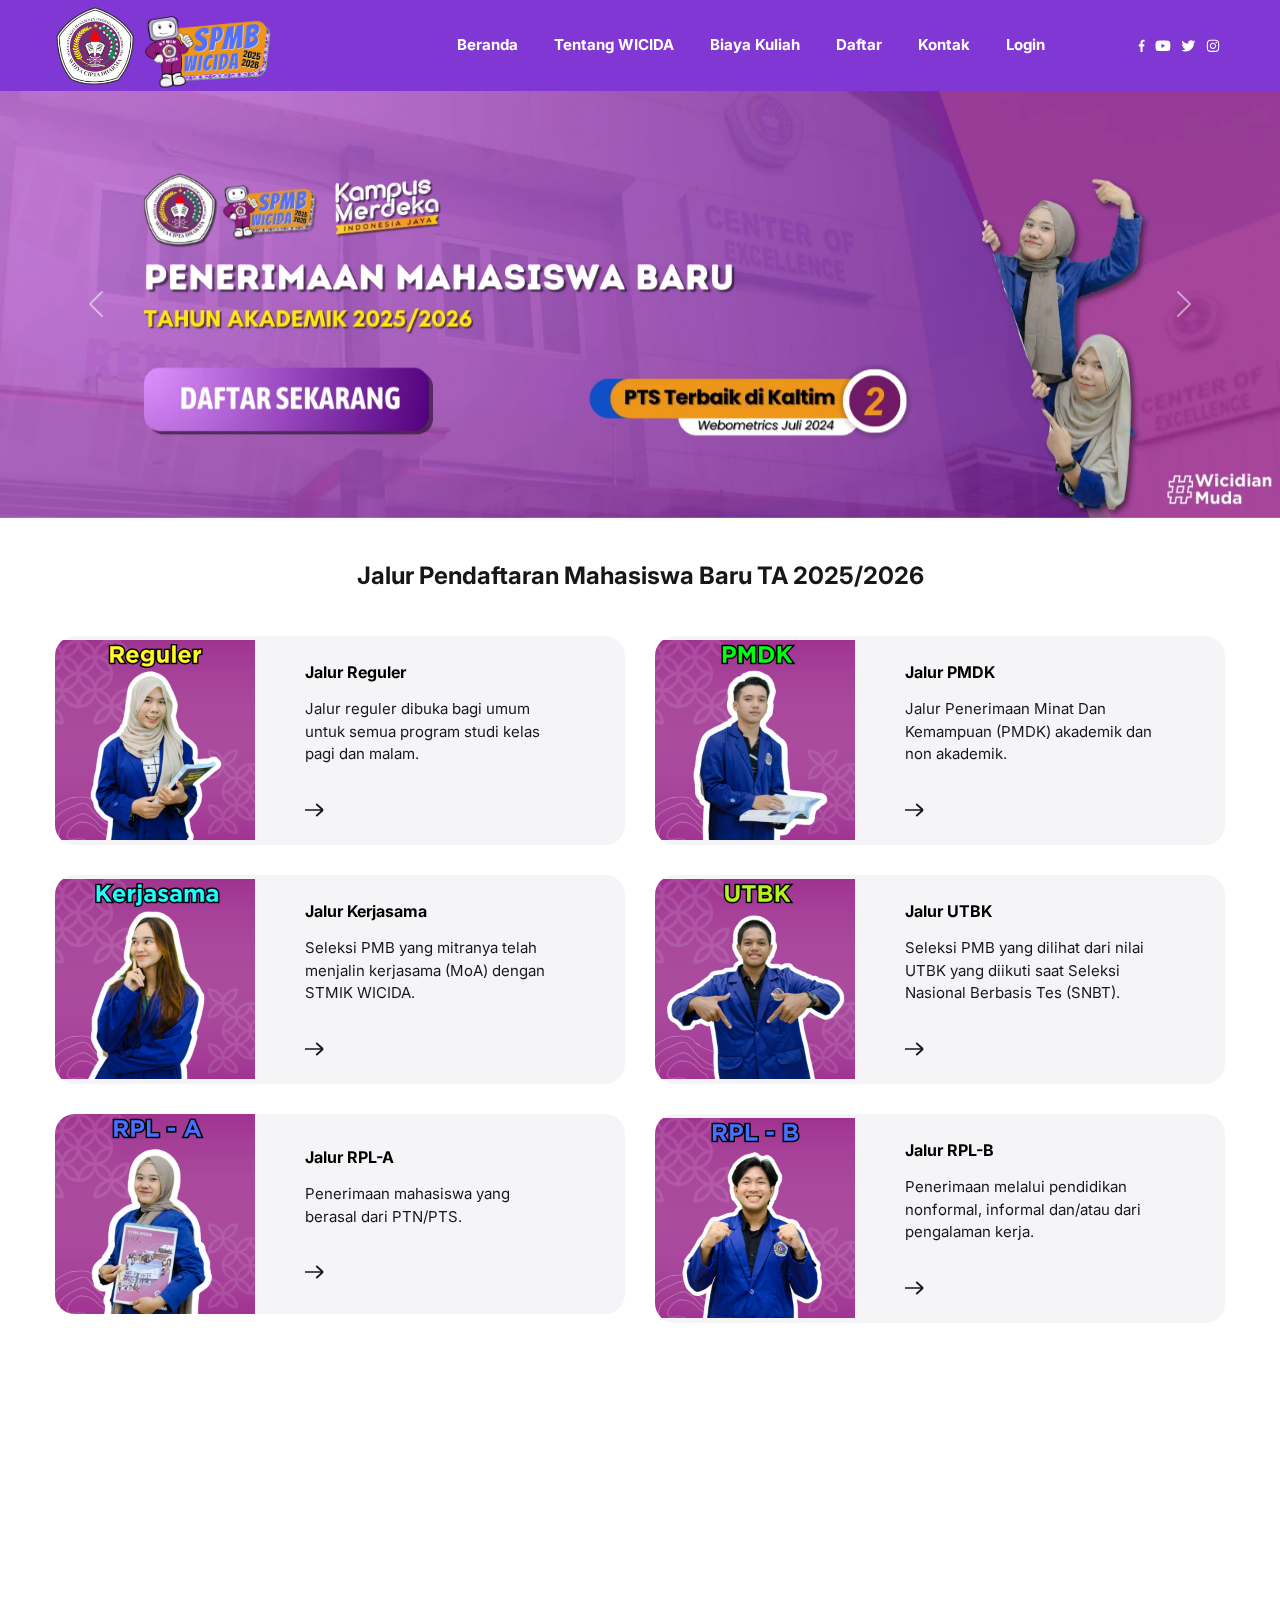
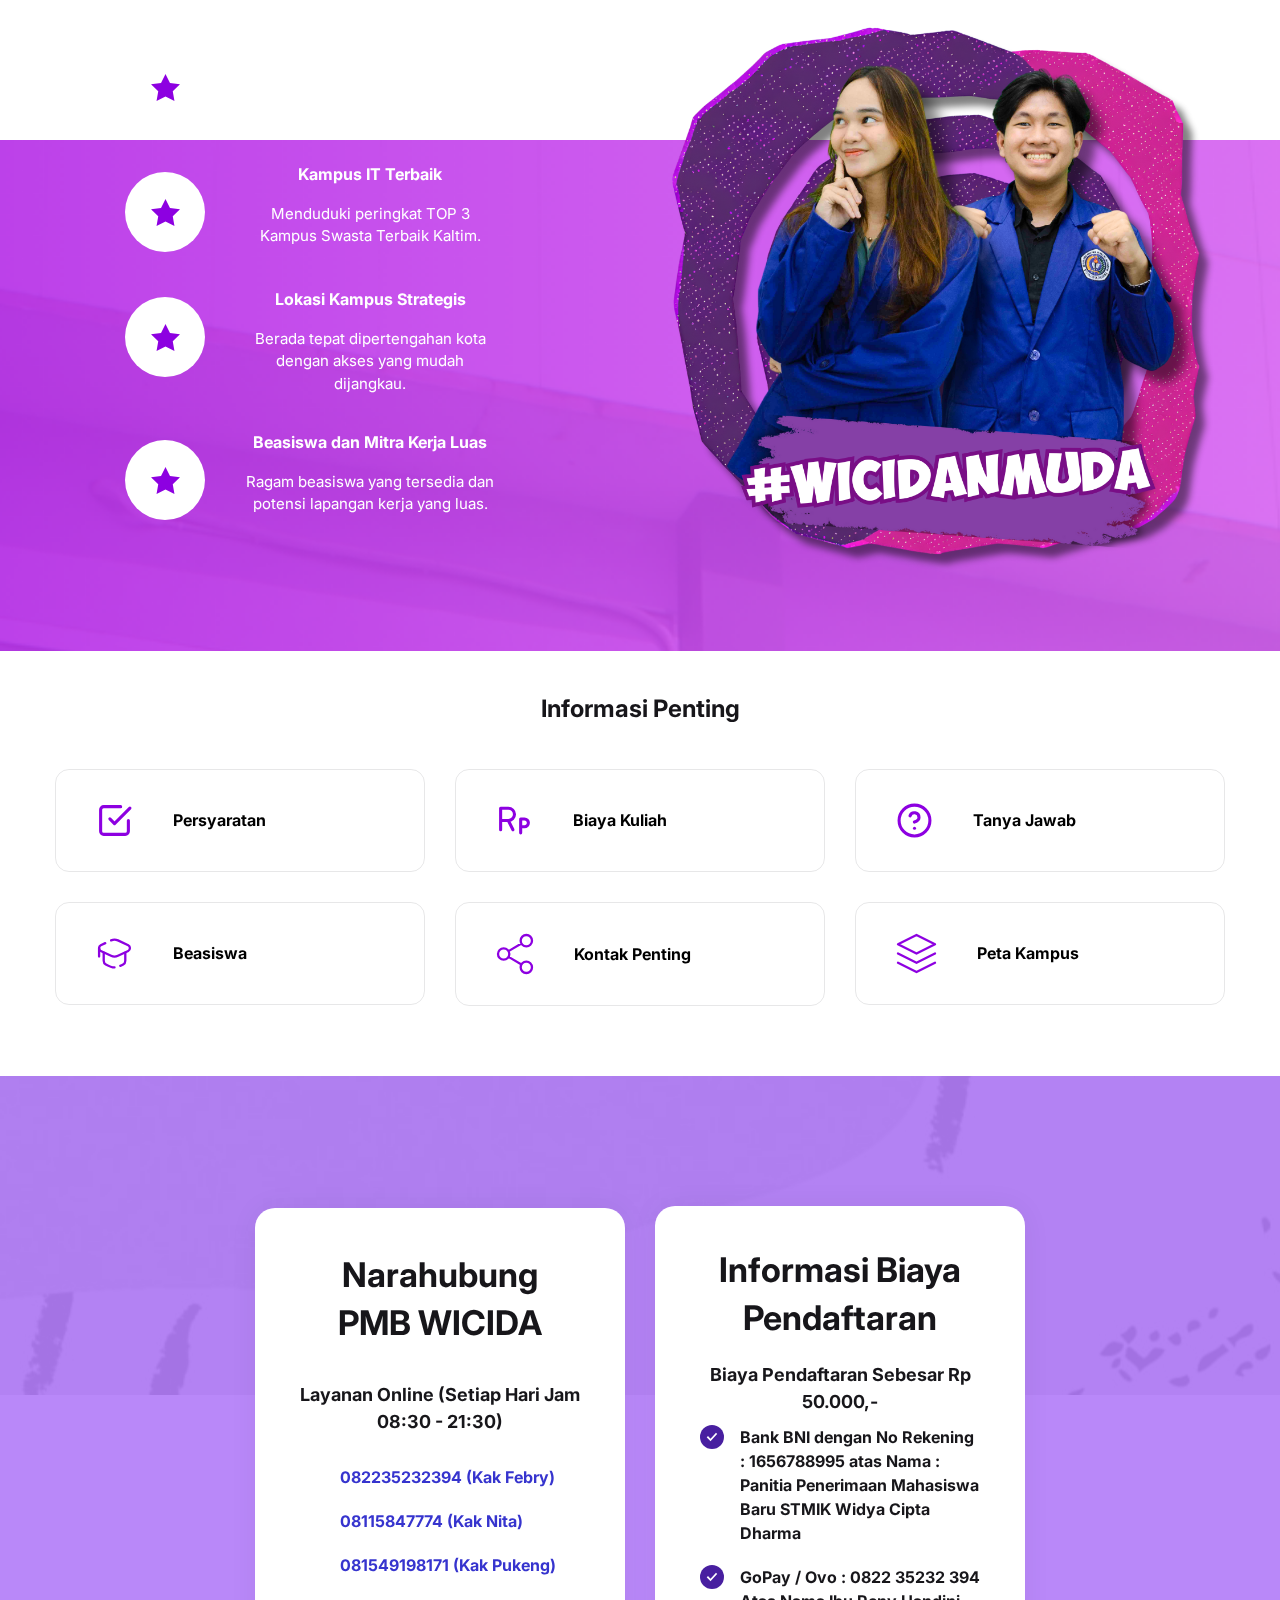
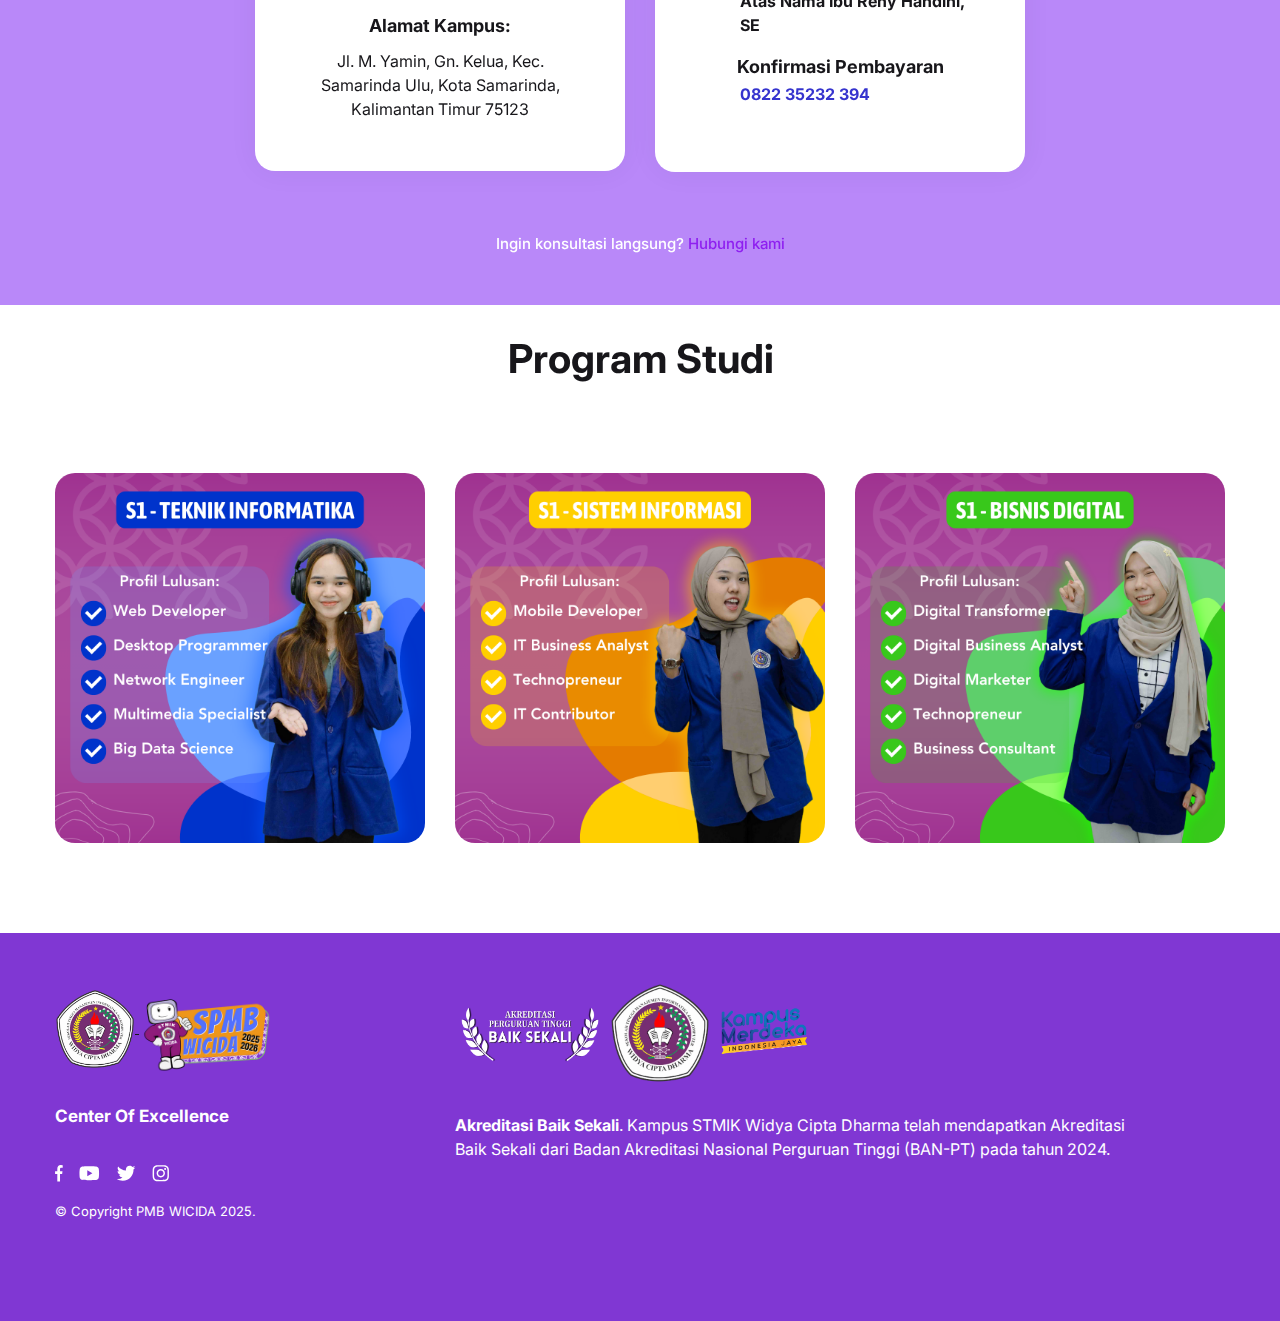
==== index.html @ 3a63b2fc "navigasi, banner mobile, footer baru, desc mid section" ====
<!DOCTYPE html>
<html class="no-js" lang="en">
<head>
  <meta charset="utf-8" />
  <title>PMB STMIK WICIDA</title>
  <meta http-equiv="X-UA-Compatible" content="IE=edge" />
  <meta name="description" content="Penerimaan Mahasiswa Baru STMIK Widya Cipta Dharma" />
  <meta name="author" content="Puskom Wicida" />
  <meta name="viewport" content="width=device-width, initial-scale=1, shrink-to-fit=no, minimum-scale=1, maximum-scale=1" />
  <!-- Favicon-->
  <link rel="icon" type="image/png" href="./assets/img/logo.png" />
  <!-- Bootstrap -->
  <link rel="stylesheet" href="https://stackpath.bootstrapcdn.com/bootstrap/5.0.0-alpha1/css/bootstrap.min.css"
    rel="nofollow" integrity="sha384-r4NyP46KrjDleawBgD5tp8Y7UzmLA05oM1iAEQ17CSuDqnUK2+k9luXQOfXJCJ4I"
    crossorigin="anonymous">
  <!-- Fonts-->
  <link rel="stylesheet" href="https://fonts.googleapis.com/css2?family=Inter:wght@400;500;700&amp;display=swap" />
  <!-- Style -->
  <!-- build:css -->
  <link rel="stylesheet" href="./assets/vendors/css/magnific-popup.css" />
  <link rel="stylesheet" href="./assets/css/main.css" />
  <link rel="stylesheet" href="./assets/css/chatbot.css" />
  <link rel="stylesheet" href="./assets/vendors/css/swiper-bundle.css" />
  <!-- endbuild -->
  <!-- jQuery-->
  <script src="./assets/vendors/js/jquery.min.js"></script>
</head>

<body>
  <!-- Header-->
  <!-- Navbar desktop-->
  <nav class="navbar navbar-expand-lg navbar-top bg-purple navbar-dark">
    <div class="container">
      <a class="navbar-brand" href="index.html">
        <div class="logo">
          <img src="./assets/img/logo.png" alt="Logo" width="80">
          <img src="./assets/img/logo pmb25.png" alt="Logo" width="150">
        </div>
        <path fill="#17161A"
          d="M41.155 12.475h2.947c-.042-2.593-2.173-4.382-5.412-4.382-3.189 0-5.525 1.761-5.511 4.403-.007 2.145 1.506 3.374 3.963 3.963l1.584.398c1.584.383 2.464.838 2.471 1.818-.007 1.065-1.015 1.79-2.578 1.79-1.598 0-2.748-.739-2.848-2.195h-2.976c.079 3.146 2.33 4.773 5.86 4.773 3.551 0 5.639-1.698 5.646-4.36-.007-2.423-1.832-3.708-4.36-4.277l-1.308-.312c-1.264-.291-2.322-.76-2.3-1.804 0-.938.83-1.626 2.336-1.626 1.47 0 2.372.667 2.486 1.81Zm10.96-.547h-2.052V9.314h-3.026v2.614h-1.491V14.2h1.491v5.681c-.014 2.138 1.442 3.196 3.637 3.104a5.886 5.886 0 0 0 1.64-.284l-.476-2.251c-.149.028-.468.099-.752.099-.604 0-1.023-.227-1.023-1.065V14.2h2.052v-2.273Zm5.082 11.115c1.612 0 2.656-.703 3.189-1.719h.085v1.513h2.87v-7.358c0-2.6-2.202-3.693-4.631-3.693-2.614 0-4.333 1.25-4.752 3.238l2.799.228c.206-.725.852-1.257 1.939-1.257 1.03 0 1.619.518 1.619 1.413v.043c0 .703-.746.795-2.642.98-2.16.198-4.098.923-4.098 3.359 0 2.16 1.541 3.253 3.622 3.253Zm.867-2.088c-.93 0-1.598-.433-1.598-1.264 0-.853.703-1.272 1.768-1.42.66-.093 1.74-.25 2.102-.49v1.157c0 1.143-.944 2.017-2.272 2.017Zm7.624 1.882h3.025v-6.172c0-1.342.98-2.266 2.316-2.266.419 0 .994.071 1.278.164v-2.685a4.542 4.542 0 0 0-.951-.106c-1.222 0-2.224.71-2.621 2.06h-.114v-1.904h-2.933v10.909Zm14.533-10.91h-2.053V9.315h-3.025v2.614H73.65V14.2h1.492v5.681c-.014 2.138 1.442 3.196 3.636 3.104a5.885 5.885 0 0 0 1.64-.284l-.475-2.251c-.15.028-.469.099-.753.099-.604 0-1.023-.227-1.023-1.065V14.2h2.053v-2.273Zm2.262 10.91h2.983V21.09h.135c.419.909 1.335 1.925 3.096 1.925 2.486 0 4.425-1.968 4.425-5.618 0-3.75-2.024-5.611-4.418-5.611-1.825 0-2.698 1.086-3.103 1.974h-.093V8.291h-3.025v14.546Zm2.962-5.455c0-1.946.824-3.189 2.294-3.189 1.498 0 2.294 1.3 2.294 3.19 0 1.903-.81 3.224-2.294 3.224-1.456 0-2.294-1.279-2.294-3.225Zm14.625 5.668c3.31 0 5.369-2.266 5.369-5.625 0-3.38-2.059-5.64-5.369-5.64-3.31 0-5.37 2.26-5.37 5.64 0 3.36 2.06 5.625 5.37 5.625Zm.014-2.344c-1.527 0-2.308-1.399-2.308-3.302 0-1.904.781-3.31 2.308-3.31 1.499 0 2.28 1.406 2.28 3.31 0 1.903-.781 3.302-2.28 3.302Zm9.441-8.778H106.4l3.125 5.454-3.239 5.455h3.125l2.117-3.771 2.152 3.77h3.089l-3.246-5.454 3.161-5.454h-3.104l-2.052 3.814-2.003-3.814Zm10.724 11.094c.909 0 1.698-.76 1.705-1.705-.007-.93-.796-1.69-1.705-1.69-.937 0-1.711.76-1.704 1.69a1.7 1.7 0 0 0 1.704 1.705Z" />
        <path fill="#F01F4B" d="M19 15.837a9 9 0 1 1-18 0l.252.099c5.667 2.218 11.187-3.524 8.748-9.1a9 9 0 0 1 9 9Z" />
        <circle cx="4" cy="9.837" r="4" fill="#FFBB38" /></svg>
      </a><a class="navbar-toggle order-4 popup-inline"
        href="#navbar-mobile-style-1"><span></span><span></span><span></span></a>
      <ul class="nav navbar-nav order-2 ms-auto nav-no-opacity">
        <li class="nav-item">
          <a class="nav-link" href="https://pmb.wicida.ac.id/"><span>Beranda</span></a>
        </li>
        <li class="nav-item navbar-dropdown">
          <a class="nav-link" href="./services-01.html"><span>Tentang WICIDA</span></a>
          <div class="dropdown-menu rounded-2 shadow">
            <ul class="nav navbar-nav">
              <li class="nav-item">
                <a class="nav-link" href="https://www.wicida.ac.id/"><span>Website Wicida</span></a>
              </li>
              <li class="nav-item">
                <a class="nav-link" href="https://www.wicida.ac.id/virtual-tour-kampus-wicida-beta/">
                  <span>Tour Virtual Kampus</span></a>
              </li>
              <li class="nav-item">
                <a class="nav-link" href="https://prodisi.wicida.ac.id/"><span>Sistem Informasi</span></a>
              </li>
              <li class="nav-item">
                <a class="nav-link" href="https://proditi.wicida.ac.id/"><span>Teknik Informatika</span></a>
              </li>
              <li class="nav-item">
                <a class="nav-link" href="https://bisnisdigital.wicida.ac.id/"><span>Bisnis Digital</span></a>
              </li>
            </ul>
          </div>
        </li>
        <li class="nav-item">
          <a class="nav-link" href="https://pmb.wicida.ac.id/biaya-kuliah"><span>Biaya Kuliah</span></a>
        </li>
        <li class="nav-item">
          <a class="nav-link" href="https://pmb.wicida.ac.id/daftar"><span>Daftar</span></a>
        </li>
        <li class="nav-item">
          <a class="nav-link" href="#contact"><span>Kontak</span></a>
        </li>
        <li class="nav-item">
          <a class="nav-link" href="https://pmb.wicida.ac.id/login"><span>Login</span></a>
        </li>
      </ul>
      <!-- Socials-->
      <ul
        class="nav nav-gap-sm navbar-nav nav-social ms-auto ms-lg-70 me-30 me-lg-0 order-2 order-lg-3 align-items-center">
        <li class="nav-item">
          <a class="nav-link" href="#"><svg xmlns="http://www.w3.org/2000/svg" width="7" height="14" fill="none">
              <path fill="currentColor"
                d="M5.535 2.71h1.053V.748A12.741 12.741 0 0 0 5.055.66c-1.518 0-2.557 1.023-2.557 2.903v1.73H.823v2.195h1.675v5.525h2.053V7.488h1.607l.255-2.195H4.551V3.78c0-.635.159-1.07.984-1.07Z" />
            </svg></a>
        </li>
        <li class="nav-item">
          <a class="nav-link" href="#"><svg xmlns="http://www.w3.org/2000/svg" width="16" height="12" fill="none">
              <path fill="currentColor"
                d="M15.048 2.23A1.87 1.87 0 0 0 13.737.9C12.58.587 7.94.587 7.94.587S3.301.587 2.144.9A1.87 1.87 0 0 0 .832 2.23c-.31 1.172-.31 3.618-.31 3.618s0 2.445.31 3.617c.171.647.674 1.135 1.312 1.308 1.157.314 5.796.314 5.796.314s4.64 0 5.797-.314a1.842 1.842 0 0 0 1.311-1.308c.31-1.172.31-3.617.31-3.617s0-2.446-.31-3.618ZM6.423 8.068v-4.44l3.877 2.22-3.877 2.22Z" />
            </svg></a>
        </li>
        <li class="nav-item">
          <a class="nav-link" href="#"><svg xmlns="http://www.w3.org/2000/svg" width="15" height="12" fill="none">
              <path fill="currentColor"
                d="M12.854 2.986c.009.124.009.248.009.373 0 3.793-2.887 8.163-8.164 8.163a8.108 8.108 0 0 1-4.406-1.288c.23.027.453.036.693.036a5.746 5.746 0 0 0 3.562-1.226 2.874 2.874 0 0 1-2.683-1.99 3.035 3.035 0 0 0 1.297-.053 2.87 2.87 0 0 1-2.3-2.816v-.036a2.89 2.89 0 0 0 1.296.365A2.867 2.867 0 0 1 .88 2.124c0-.533.142-1.022.391-1.448a8.156 8.156 0 0 0 5.916 3.002 3.239 3.239 0 0 1-.07-.657c0-1.581 1.278-2.87 2.869-2.87.826 0 1.572.347 2.096.907a5.65 5.65 0 0 0 1.821-.693 2.862 2.862 0 0 1-1.261 1.581 5.751 5.751 0 0 0 1.652-.444 6.169 6.169 0 0 1-1.44 1.484Z" />
            </svg></a>
        </li>
        <li class="nav-item">
          <a class="nav-link" href="#"><svg xmlns="http://www.w3.org/2000/svg" width="14" height="13" fill="none">
              <path fill="currentColor"
                d="M7.004 3.692c-1.754 0-3.169 1.403-3.169 3.142 0 1.74 1.415 3.142 3.169 3.142 1.753 0 3.168-1.403 3.168-3.142 0-1.739-1.415-3.142-3.168-3.142Zm0 5.185a2.055 2.055 0 0 1-2.06-2.043c0-1.126.924-2.042 2.06-2.042 1.136 0 2.06.916 2.06 2.042a2.055 2.055 0 0 1-2.06 2.043Zm4.036-5.313c0 .407-.33.733-.739.733a.734.734 0 0 1-.739-.733c0-.405.331-.733.74-.733.407 0 .738.328.738.733Zm2.099.744c-.047-.982-.273-1.852-.998-2.568-.723-.716-1.6-.94-2.59-.99-1.02-.057-4.078-.057-5.098 0-.987.047-1.864.27-2.59.987-.724.717-.948 1.586-.997 2.568-.058 1.011-.058 4.044 0 5.056.047.981.273 1.85.998 2.567.725.717 1.6.94 2.589.99 1.02.058 4.078.058 5.098 0 .99-.046 1.867-.27 2.59-.99.722-.716.948-1.586.998-2.567.058-1.012.058-4.042 0-5.053Zm-1.318 6.138a2.077 2.077 0 0 1-1.175 1.165c-.813.32-2.744.246-3.642.246-.9 0-2.832.071-3.643-.246a2.076 2.076 0 0 1-1.175-1.165c-.322-.806-.248-2.72-.248-3.612 0-.891-.071-2.808.248-3.612a2.077 2.077 0 0 1 1.175-1.165c.814-.32 2.744-.246 3.643-.246.898 0 2.831-.071 3.642.246.54.213.957.626 1.175 1.165.322.807.248 2.72.248 3.612 0 .891.074 2.808-.248 3.612Z" />
            </svg></a>
        </li>        
      </ul>
    </div>
  </nav>
  <!-- Navbar mobile-->
  <div class="navbar navbar-mobile navbar-mobile-style-1 bg-purple mfp-hide" id="navbar-mobile-style-1">
    <div class="navbar-wrapper">
      <div class="navbar-head">
        <a class="navbar-brand d-block d-md-none" href="https://pmb.wicida.ac.id/">
          <img src="./assets/img/logo.png" alt="Logo" width="80">
          <img src="./assets/img/logo pmb25.png" alt="Logo" width="150">
        </a>
        <a class="navbar-toggle popup-modal-dismiss" href="#"><span></span><span></span><span></span></a>
      </div>
      <div class="navbar-body">
        <ul class="nav navbar-nav navbar-nav-collapse ">
          <li class="nav-item">
            <a class="nav-link" href="https://pmb.wicida.ac.id/"><span>Beranda</span></a>
          </li>
          <li class="nav-item navbar-collapse">
            <a class="nav-link" href="#navbarCollapseServices" data-bs-toggle="collapse" role="button"
              aria-expanded="false" aria-controls="navbarCollapseServices">
              <span>Tentang Wicida</span>
            </a>
            <div class="navbar-collapse-menu collapse" id="navbarCollapseServices">
              <ul class="nav navbar-nav">
                <li class="nav-item">
                  <a class="nav-link" href="https://www.wicida.ac.id/">
                    <span>Website Wicida</span></a>
                </li>
                <li class="nav-item">
                  <a class="nav-link" href="https://www.wicida.ac.id/virtual-tour-kampus-wicida-beta/">
                    <span>Tour Virtual Kampus</span></a>
                </li>
                <li class="nav-item">
                  <a class="nav-link" href="https://prodisi.wicida.ac.id/">
                    <span>Sistem Informasi</span></a>
                </li>
                <li class="nav-item">
                  <a class="nav-link" href="https://proditi.wicida.ac.id/">
                    <span>Teknik Informatika</span></a>
                </li>
                <li class="nav-item">
                  <a class="nav-link" href="https://bisnisdigital.wicida.ac.id/">
                    <span>Bisnis Digital</span></a>
                </li>
              </ul>
            </div>
          </li>
          <li class="nav-item">
            <a class="nav-link" href="https://pmb.wicida.ac.id/biaya-kuliah"><span>Biaya Kuliah</span></a>
          </li>
          <li class="nav-item">
            <a class="nav-link" href="https://pmb.wicida.ac.id/daftar"><span>Daftar</span></a>
          </li>
          <li class="nav-item">
            <a class="nav-link" href="#contact"><span>Kontak</span></a>
          </li>
          <li class="nav-item">
            <a class="nav-link" href="https://pmb.wicida.ac.id/login"><span>Login</span></a>
          </li>
        </ul>
      </div>
    </div>
  </div>
  <!-- Main-->
  <div class="content-wrap">
    <!-- banner-->
    <div id="carouselpmb" class="carousel slide" data-bs-ride="carousel">
      <div class="carousel-inner">
        <div class="carousel-item active">
          <img src="./assets/img/banner1-1620x540.webp" class="d-block w-100" alt="">
        </div>
        <div class="carousel-item">
          <img src="./assets/img/banner2-1620x540.webp" class="d-block w-100" alt="">
        </div>
      </div>
      <button class="carousel-control-prev" type="button" data-bs-target="#carouselpmb" data-bs-slide="prev">
        <span class="carousel-control-prev-icon" aria-hidden="true"></span>
        <span class="visually-hidden">Previous</span>
      </button>
      <button class="carousel-control-next" type="button" data-bs-target="#carouselpmb" data-bs-slide="next">
        <span class="carousel-control-next-icon" aria-hidden="true"></span>
        <span class="visually-hidden">Next</span>
      </button>
    </div>
    <!-- banner mobile-->
    <div id="carouselpmbmobile" class="carousel slide" data-bs-ride="carousel">
      <div class="carousel-inner">
        <div class="carousel-item active">
          <img src="./assets/img/banner600x600-1.png" class="d-block w-100" alt="">
        </div>
        <div class="carousel-item">
          <img src="./assets/img/banner600x600-2.png" class="d-block w-100" alt="">
        </div>
      </div>
      <button class="carousel-control-prev" type="button" data-bs-target="#carouselpmbmobile" data-bs-slide="prev">
        <span class="carousel-control-prev-icon" aria-hidden="true"></span>
        <span class="visually-hidden">Previous</span>
      </button>
      <button class="carousel-control-next" type="button" data-bs-target="#carouselpmbmobile" data-bs-slide="next">
        <span class="carousel-control-next-icon" aria-hidden="true"></span>
        <span class="visually-hidden">Next</span>
      </button>
    </div>
    <!-- Jalur jalur -->
    <div class="container pb-100">
      <div class="row mt-10">
        <div class="text-center">
            <p class="animated" data-show="startbox" data-show-delay="100" style="font-size: x-large; transform: translateY(0px); transition-duration: 500ms; opacity: 1;">
              <strong>Jalur Pendaftaran Mahasiswa Baru TA 2025/2026</strong></p>
        </div>
      </div>
      <div class="row gy-30">
        <!-- Item-->
        <div class="col-12 col-lg-6 animated" data-show="startbox"
          style="transform: translateY(0px); transition-duration: 500ms; opacity: 1;">
          <!-- Service card-->
          <!-- jalur pmb baru -->
          <div class="service-card lift position-relative bg-light rounded-4 overflow-hidden">
            <div class="service-card-image flex-shrink-0" data-img-height="" style="--img-height: 100%;"><img
                loading="lazy" src="assets/img/reguler-jalur.png" alt=""></div>
            <div class="service-card-body flex-grow-1">
              <h4 class="service-card-title mb-15">Jalur Reguler</h4>
              <p class="service-card-text font-size-15 mb-30">Jalur reguler dibuka bagi umum untuk semua program studi kelas pagi dan malam.</p><a
                class="service-card-arrow stretched-link" href="#"><svg xmlns="http://www.w3.org/2000/svg" width="20"
                  height="14" fill="none">
                  <path stroke="currentColor" stroke-width="1.7" d="M0 7h18m0 0-6.75-6M18 7l-6.75 6"></path>
                </svg></a>
            </div>
          </div>
        </div><!-- Item-->
        <div class="col-12 col-lg-6 animated" data-show="startbox" data-show-delay="100"
          style="transform: translateY(0px); transition-duration: 500ms; opacity: 1;">
          <!-- Service card-->
          <div class="service-card lift position-relative bg-light rounded-4 overflow-hidden">
            <div class="service-card-image flex-shrink-0" data-img-height="" style="--img-height: 100%;"><img
                loading="lazy" src="assets/img/pmdk-jalur.png" alt=""></div>
            <div class="service-card-body flex-grow-1">
              <h4 class="service-card-title mb-15">Jalur PMDK</h4>
              <p class="service-card-text font-size-15 mb-30">Jalur Penerimaan Minat Dan Kemampuan (PMDK) akademik dan non akademik.</p><a
                class="service-card-arrow stretched-link" href="#"><svg xmlns="http://www.w3.org/2000/svg" width="20"
                  height="14" fill="none">
                  <path stroke="currentColor" stroke-width="1.7" d="M0 7h18m0 0-6.75-6M18 7l-6.75 6"></path>
                </svg></a>
            </div>
          </div>
        </div><!-- Item-->
        <div class="col-12 col-lg-6 animated" data-show="startbox"
          style="transform: translateY(0px); transition-duration: 500ms; opacity: 1;">
          <!-- Service card-->
          <div class="service-card lift position-relative bg-light rounded-4 overflow-hidden">
            <div class="service-card-image flex-shrink-0" data-img-height="" style="--img-height: 100%;"><img
                loading="lazy" src="assets/img/kerjasama-jalur.png" alt=""></div>
            <div class="service-card-body flex-grow-1">
              <h4 class="service-card-title mb-15">Jalur Kerjasama</h4>
              <p class="service-card-text font-size-15 mb-30">Seleksi PMB yang mitranya telah menjalin kerjasama (MoA) dengan STMIK WICIDA.</p><a
                class="service-card-arrow stretched-link" href="#"><svg xmlns="http://www.w3.org/2000/svg" width="20"
                  height="14" fill="none">
                  <path stroke="currentColor" stroke-width="1.7" d="M0 7h18m0 0-6.75-6M18 7l-6.75 6"></path>
                </svg></a>
            </div>
          </div>
        </div><!-- Item-->
        <div class="col-12 col-lg-6 animated" data-show="startbox" data-show-delay="100"
          style="transform: translateY(0px); transition-duration: 500ms; opacity: 1;">
          <!-- Service card-->
          <div class="service-card lift position-relative bg-light rounded-4 overflow-hidden">
            <div class="service-card-image flex-shrink-0" data-img-height="" style="--img-height: 100%;"><img
                loading="lazy" src="assets/img/utbk-jalur.png" alt=""></div>
            <div class="service-card-body flex-grow-1">
              <h4 class="service-card-title mb-15">Jalur UTBK</h4>
              <p class="service-card-text font-size-15 mb-30">Seleksi PMB yang dilihat dari nilai UTBK yang diikuti saat Seleksi Nasional Berbasis Tes (SNBT).</p><a
                class="service-card-arrow stretched-link" href="#"><svg xmlns="http://www.w3.org/2000/svg" width="20"
                  height="14" fill="none">
                  <path stroke="currentColor" stroke-width="1.7" d="M0 7h18m0 0-6.75-6M18 7l-6.75 6"></path>
                </svg></a>
            </div>
          </div>
        </div><!-- Item-->
        <div class="col-12 col-lg-6 animated" data-show="startbox"
          style="transform: translateY(0px); transition-duration: 500ms; opacity: 1;">
          <!-- Service card-->
          <div class="service-card lift position-relative bg-light rounded-4 overflow-hidden">
            <div class="service-card-image flex-shrink-0" data-img-height="" style="--img-height: 100%;"><img
                loading="lazy" src="assets/img/rpla-jalur.png" alt=""></div>
            <div class="service-card-body flex-grow-1">
              <h4 class="service-card-title mb-15">Jalur RPL-A</h4>
              <p class="service-card-text font-size-15 mb-30">Penerimaan mahasiswa yang berasal dari PTN/PTS.</p><a
                class="service-card-arrow stretched-link" href="#"><svg xmlns="http://www.w3.org/2000/svg" width="20"
                  height="14" fill="none">
                  <path stroke="currentColor" stroke-width="1.7" d="M0 7h18m0 0-6.75-6M18 7l-6.75 6"></path>
                </svg></a>
            </div>
          </div>
        </div><!-- Item-->
        <div class="col-12 col-lg-6 animated" data-show="startbox" data-show-delay="100"
          style="transform: translateY(0px); transition-duration: 500ms; opacity: 1;">
          <!-- Service card-->
          <div class="service-card lift position-relative bg-light rounded-4 overflow-hidden">
            <div class="service-card-image flex-shrink-0" data-img-height="" style="--img-height: 100%;"><img
                loading="lazy" src="assets/img/rplb-jalur.png" alt=""></div>
            <div class="service-card-body flex-grow-1">
              <h4 class="service-card-title mb-15">Jalur RPL-B</h4>
              <p class="service-card-text font-size-15 mb-30">Penerimaan melalui pendidikan nonformal, informal dan/atau dari pengalaman kerja.</p><a
                class="service-card-arrow stretched-link" href="#"><svg xmlns="http://www.w3.org/2000/svg" width="20"
                  height="14" fill="none">
                  <path stroke="currentColor" stroke-width="1.7" d="M0 7h18m0 0-6.75-6M18 7l-6.75 6"></path>
                </svg></a>
            </div>
          </div>
        </div>
      </div>
    </div>
    <!-- Mengapa memilih wicida -->
    <div class="position-relative py-100 text-center">
        <div class="background">
            <div class="background-image jarallax" data-jarallax="" data-speed="1.8" style="z-index: 0;">
              <div id="jarallax-container-3" style="position: absolute; top: 0px; left: 0px; width: 100%; height: 100%; overflow: hidden; z-index: -100; clip-path: polygon(0px 0px, 100% 0px, 100% 100%, 0px 100%);">
                <img class="jarallax-img" loading="lazy" src="./assets/img/bg-parax.png" alt="" style="object-fit: cover; object-position: 50% 50%; max-width: none; position: absolute; top: 0px; left: 0px; width: 1040px; height: 631.2px; overflow: hidden; pointer-events: none; transform-style: preserve-3d; backface-visibility: hidden; will-change: transform, opacity; margin-top: 162.4px; transform: translate3d(0px, -231.841px, 0px);">
              </div>
            </div>
        </div>
        <div class="container">
          <div class="row mt-10">
            <div class="text-center">
                <p class="animated" data-show="startbox" data-show-delay="100" style="color: white; font-size: x-large; transform: translateY(30px); transition-duration: 500ms; opacity: 1;">
                  <strong>MENGAPA MEMILIH WICIDA?</strong></p>
            </div>
          </div>
          <div class="row align-items-center gy-50">
              <div class="col-lg-6 offset-lg-1 order-lg-2"><img class="w-100 animated" loading="lazy" src="./assets/img/mengapamemilihkampusit.png" alt="" data-show="startbox" data-show-delay="400" style="transform: translateY(0px); transition-duration: 500ms; opacity: 1;"></div>
              <div class="col-lg-5">
                <div class="ps-lg-70 pe-lg-30">
                  <!-- Item-->
                  <div class="d-flex animated mb-35" data-show="startbox" style="transform: translateY(0px); transition-duration: 500ms; opacity: 1;">
                      <div class="flex-shrink-0">
                          <div class="circle-icon text-accent-1 bg-white mt-10"><svg xmlns="http://www.w3.org/2000/svg" width="29" height="27" fill="none">
                                  <path fill="currentColor" d="m14.5 0 4.48 8.886L29 10.32l-7.25 6.913L23.461 27 14.5 22.386 5.539 27l1.711-9.767L0 10.32l10.02-1.434L14.5 0Z"></path>
                              </svg></div>
                      </div>
                      <div class="flex-grow-1 ms-40">
                          <div class="h6 mb-15 text-white">Akreditasi Baik Sekali</div>
                          <p class="font-size-15 m-0 text-white">Kampus Terakreditasi <strong>Baik Sekali</strong> oleh BAN-PT.</p>
                      </div>
                  </div>
                  <!-- Item-->
                  <div class="d-flex animated mb-35" data-show="startbox" style="transform: translateY(0px); transition-duration: 500ms; opacity: 1;">
                    <div class="flex-shrink-0">
                        <div class="circle-icon text-accent-1 bg-white mt-10"><svg xmlns="http://www.w3.org/2000/svg" width="29" height="27" fill="none">
                                <path fill="currentColor" d="m14.5 0 4.48 8.886L29 10.32l-7.25 6.913L23.461 27 14.5 22.386 5.539 27l1.711-9.767L0 10.32l10.02-1.434L14.5 0Z"></path>
                            </svg></div>
                    </div>
                    <div class="flex-grow-1 ms-40">
                        <div class="h6 mb-15 text-white">Kampus IT Terbaik</div>
                        <p class="font-size-15 m-0 text-white">Menduduki peringkat TOP 3 Kampus Swasta Terbaik Kaltim.</p>
                    </div>
                  </div>
                  <!-- Item-->
                  <div class="d-flex animated mb-35" data-show="startbox" style="transform: translateY(0px); transition-duration: 500ms; opacity: 1;">
                    <div class="flex-shrink-0">
                        <div class="circle-icon text-accent-1 bg-white mt-10"><svg xmlns="http://www.w3.org/2000/svg" width="29" height="27" fill="none">
                                <path fill="currentColor" d="m14.5 0 4.48 8.886L29 10.32l-7.25 6.913L23.461 27 14.5 22.386 5.539 27l1.711-9.767L0 10.32l10.02-1.434L14.5 0Z"></path>
                            </svg></div>
                    </div>
                    <div class="flex-grow-1 ms-40">
                        <div class="h6 mb-15 text-white">Lokasi Kampus Strategis</div>
                        <p class="font-size-15 m-0 text-white">Berada tepat dipertengahan kota dengan akses yang mudah dijangkau.</p>
                    </div>
                  </div>
                  <!-- Item-->
                  <div class="d-flex animated mb-35" data-show="startbox" style="transform: translateY(0px); transition-duration: 500ms; opacity: 1;">
                    <div class="flex-shrink-0">
                        <div class="circle-icon text-accent-1 bg-white mt-10"><svg xmlns="http://www.w3.org/2000/svg" width="29" height="27" fill="none">
                                <path fill="currentColor" d="m14.5 0 4.48 8.886L29 10.32l-7.25 6.913L23.461 27 14.5 22.386 5.539 27l1.711-9.767L0 10.32l10.02-1.434L14.5 0Z"></path>
                            </svg></div>
                    </div>
                    <div class="flex-grow-1 ms-40">
                        <div class="h6 mb-15 text-white">Beasiswa dan Mitra Kerja Luas</div>
                        <p class="font-size-15 m-0 text-white">Ragam beasiswa yang tersedia dan potensi lapangan kerja yang luas.</p>
                    </div>
                  </div>                                                  
                </div>
              </div>
          </div>
      </div>
    </div>
    <div class="container pb-100">
      <div class="row mt-10">
        <div class="text-center">
            <p class="animated" data-show="startbox" data-show-delay="100" style="font-size: x-large; transform: translateY(0px); transition-duration: 500ms; opacity: 1;">
              <strong>Informasi Penting</strong></p>
        </div>
      </div>
      <div class="row gy-30">
          <!-- Item-->
          <div class="col-12 col-md-6 col-lg-4 animated" data-show="startbox" style="transform: translateY(0px); transition-duration: 500ms; opacity: 1;">
              <!-- Service line-->
              <div class="service-line lift position-relative rounded-3 service-line-sm">
                  <div class="service-line-icon text-accent-1">
                    <svg xmlns="http://www.w3.org/2000/svg" width="37" height="41" viewBox="0 0 24 24" fill="none" stroke="currentColor" stroke-width="2" stroke-linecap="round" stroke-linejoin="round">
                      <polyline points="9 11 12 14 22 4"></polyline>
                      <path d="M21 12v7a2 2 0 0 1-2 2H5a2 2 0 0 1-2-2V5a2 2 0 0 1 2-2h11"></path>
                    </svg>
                  </div>
                  <div class="service-line-body ms-40">
                      <h4 class="service-line-title m-0">Persyaratan</h4><a class="stretched-link" href="service-single.html"></a>
                  </div>
              </div>
          </div><!-- Item-->
          <div class="col-12 col-md-6 col-lg-4 animated" data-show="startbox" data-show-delay="100" style="transform: translateY(0px); transition-duration: 500ms; opacity: 1;">
              <!-- Service line-->
              <div class="service-line lift position-relative rounded-3 service-line-sm">
                  <div class="service-line-icon text-accent-1">
                    <svg xmlns="http://www.w3.org/2000/svg" fill="currentColor" width="37px" height="41px" viewBox="0 0 24 24" id="rupiah-2" data-name="Flat Line" class="icon flat-line">
                      <path id="primary" d="M21,13.5h0A2.5,2.5,0,0,0,18.5,11H16v5h2.5A2.5,2.5,0,0,0,21,13.5ZM16,16v4" style="fill: none; stroke: currentColor; stroke-linecap: round; stroke-linejoin: round; stroke-width: 2;"/><path id="primary-2" data-name="primary" d="M8,12H3V4H8a4,4,0,0,1,4,4h0A4,4,0,0,1,8,12ZM3,10v8m8,0L8,12" style="fill: none; stroke: currentColor; stroke-linecap: round; stroke-linejoin: round; stroke-width: 2;"/></svg>
                  </div>
                  <div class="service-line-body ms-40">
                      <h4 class="service-line-title m-0">Biaya Kuliah</h4><a class="stretched-link" href="service-single.html"></a>
                  </div>
              </div>
          </div><!-- Item-->
          <div class="col-12 col-md-6 col-lg-4 animated" data-show="startbox" data-show-delay="200" style="transform: translateY(0px); transition-duration: 500ms; opacity: 1;">
              <!-- Service line-->
              <div class="service-line lift position-relative rounded-3 service-line-sm">
                  <div class="service-line-icon text-accent-1">
                    <svg xmlns="http://www.w3.org/2000/svg" width="37" height="41" viewBox="0 0 24 24" fill="none" stroke="currentColor" stroke-width="2" stroke-linecap="round" stroke-linejoin="round">
                      <circle cx="12" cy="12" r="10"></circle>
                      <path d="M9.09 9a3 3 0 0 1 5.83 1c0 2-3 3-3 3"></path>
                      <line x1="12" y1="17" x2="12.01" y2="17"></line>
                    </svg>
                  </div>
                  <div class="service-line-body ms-40">
                      <h4 class="service-line-title m-0">Tanya Jawab</h4><a class="stretched-link" href="service-single.html"></a>
                  </div>
              </div>
          </div><!-- Item-->
          <div class="col-12 col-md-6 col-lg-4 animated" data-show="startbox" style="transform: translateY(0px); transition-duration: 500ms; opacity: 1;">
              <!-- Service line-->
              <div class="service-line lift position-relative rounded-3 service-line-sm">
                  <div class="service-line-icon text-accent-1">
                    <svg xmlns="http://www.w3.org/2000/svg" width="37px" height="41px" viewBox="0 0 24 24" fill="none">
                      <path d="M9.78272 3.49965C11.2037 2.83345 12.7962 2.83345 14.2172 3.49965L20.9084 6.63664C22.3639 7.31899 22.3639 9.68105 20.9084 10.3634L14.2173 13.5003C12.7963 14.1665 11.2038 14.1665 9.78281 13.5003L3.0916 10.3634C1.63613 9.68101 1.63614 7.31895 3.0916 6.63659L6 5.27307" stroke="currentColor" stroke-width="1.5" stroke-linecap="round"/>
                      <path d="M2 8.5V14" stroke="currentColor" stroke-width="1.5" stroke-linecap="round"/>
                      <path d="M12 21C10.204 21 7.8537 19.8787 6.38533 19.0656C5.5035 18.5772 5 17.6334 5 16.6254V11.5M19 11.5V16.6254C19 17.6334 18.4965 18.5772 17.6147 19.0656C17.0843 19.3593 16.4388 19.6932 15.7459 20" stroke="currentColor" stroke-width="1.5" stroke-linecap="round"/>
                      </svg>  
                  </div>
                  <div class="service-line-body ms-40">
                      <h4 class="service-line-title m-0">Beasiswa</h4><a class="stretched-link" href="service-single.html"></a>
                  </div>
              </div>
          </div><!-- Item-->
          <div class="col-12 col-md-6 col-lg-4 animated" data-show="startbox" data-show-delay="100" style="transform: translateY(0px); transition-duration: 500ms; opacity: 1;">
              <!-- Service line-->
              <div class="service-line lift position-relative rounded-3 service-line-sm">
                  <div class="service-line-icon text-accent-1"><svg xmlns="http://www.w3.org/2000/svg" width="38" height="42" fill="none">
                          <path stroke="currentColor" stroke-linecap="round" stroke-linejoin="round" stroke-width="2.3" d="m12.559 23.869 12.901 7.562m-.019-20.862L12.56 18.131M36 7.7c0 3.148-2.537 5.7-5.667 5.7s-5.666-2.552-5.666-5.7S27.204 2 30.333 2C33.463 2 36 4.552 36 7.7ZM13.333 21c0 3.148-2.537 5.7-5.666 5.7C4.537 26.7 2 24.148 2 21s2.537-5.7 5.667-5.7 5.666 2.552 5.666 5.7ZM36 34.3c0 3.148-2.537 5.7-5.667 5.7s-5.666-2.552-5.666-5.7 2.537-5.7 5.666-5.7c3.13 0 5.667 2.552 5.667 5.7Z"></path>
                      </svg></div>
                  <div class="service-line-body ms-40">
                      <h4 class="service-line-title m-0">Kontak Penting</h4><a class="stretched-link" href="service-single.html"></a>
                  </div>
              </div>
          </div><!-- Item-->
          <div class="col-12 col-md-6 col-lg-4 animated" data-show="startbox" data-show-delay="200" style="transform: translateY(0px); transition-duration: 500ms; opacity: 1;">
              <!-- Service line-->
              <div class="service-line lift position-relative rounded-3 service-line-sm">
                  <div class="service-line-icon text-accent-1"><svg xmlns="http://www.w3.org/2000/svg" width="41" height="41" fill="none">
                          <path stroke="currentColor" stroke-linecap="round" stroke-linejoin="round" stroke-width="2.3" d="M2 29.75 20.5 39 39 29.75M2 20.5l18.5 9.25L39 20.5M20.5 2 2 11.25l18.5 9.25L39 11.25 20.5 2Z"></path>
                      </svg></div>
                  <div class="service-line-body ms-40">
                      <h4 class="service-line-title m-0">Peta Kampus</h4><a class="stretched-link" href="service-single.html"></a>
                  </div>
              </div>
          </div>
      </div>
  </div>
    <!-- kontak narahubung-->
    <div class="pb-80 py-100 position-relative">
      <div class="background">
        <div class="background-image jarallax" data-jarallax="" data-speed="0.8" style="z-index: 0;"><div id="jarallax-container-1" style="position: absolute; top: 0px; left: 0px; width: 100%; height: 100%; overflow: hidden; z-index: -100; clip-path: polygon(0px 0px, 100% 0px, 100% 100%, 0px 100%);"><img class="jarallax-img" loading="lazy" src="./assets/img/root/process-1920x500.jpg" alt="" style="object-fit: cover; object-position: 50% 50%; max-width: none; position: absolute; top: 0px; left: 0px; width: 1417px; height: 460px; overflow: hidden; pointer-events: none; transform-style: preserve-3d; backface-visibility: hidden; will-change: transform, opacity; margin-top: 248px; transform: translate3d(0px, -289.134px, 0px);"></div></div>
        <div class="background-color" style="--background-color: #af77f8; opacity: .88;"></div>
      </div>
      <div class="container">
        <div class="row gy-40">
          <div class="col-12 col-md-8 col-lg-4 animated" data-show="startbox" data-show-delay="100"
            style="transform: translateY(0px); transition-duration: 500ms; opacity: 1;">
            <!-- Pricing-->
            <div class="pricing position-relative rounded-4 bg-white shadow">
              <div class="pricing-header text-center">
                <h3 class="pricing-title m-3">Narahubung PMB WICIDA</h3>
              </div>
              <div class="pricing-content mt-35 text-center">
                <h5 class="pricing-title m-0">Layanan Online (Setiap Hari Jam 08:30 - 21:30)</h5>
              </div>
              <div class="pricing-content mt-30">
                <ul class="list-whatsapp fw-bold font-size-24">
                  <li style="margin-bottom: 20px;"><a class="no-underline" style="text-decoration: none; color: rgb(54, 52, 206);"
                      href="https://wa.me/+6282235232394">082235232394 (Kak Febry)</a></li>
                  <li style="margin-bottom: 20px;"><a class="no-underline" style="text-decoration: none; color: rgb(54, 52, 206);"
                      href="https://wa.me/+628115847774">08115847774 (Kak Nita)</a></li>
                  <li><a class="no-underline" style="text-decoration: none; color: rgb(54, 52, 206);"
                      href="https://wa.me/+6281549198171">081549198171 (Kak Pukeng)</a></li>
                </ul>
              </div>
              <div class="pricing-content mt-35 text-center">
                <h5 class="pricing-title m-0">Alamat Kampus:</h5>
              </div>
              <div class="pricing-content mt-10 text-center">
                Jl. M. Yamin, Gn. Kelua, Kec. Samarinda Ulu, Kota Samarinda, Kalimantan Timur 75123
              </div>
            </div>
          </div>
          <div class="col-12 col-md-8 col-lg-4 animated" data-show="startbox" data-show-delay="200"
            style="transform: translateY(0px); transition-duration: 500ms; opacity: 1;">
            <!-- Pricing-->
            <div class="pricing position-relative rounded-4 bg-white  shadow">
              <div class="pricing-header text-center">
                <h3 class="pricing-title m-0">Informasi Biaya Pendaftaran</h3>
              </div>
              <div class="pricing-content mt-20 text-center">
                <h5 class="pricing-title m-0">Biaya Pendaftaran Sebesar Rp 50.000,-</h5>
              </div>
              <div class="pricing-content mt-10">
                <ul class="list fw-bold font-size-16">
                  <li class="active">Bank BNI dengan No Rekening : 1656788995 atas Nama : Panitia Penerimaan Mahasiswa
                    Baru STMIK Widya Cipta Dharma</li>
                  <li class="active">GoPay / Ovo : 0822 35232 394 Atas Nama Ibu Reny Handini, SE</li>
                </ul>
              </div>
              <div class="pricing-content mt-1 text-center">
                <h5 class="pricing-title m-0">Konfirmasi Pembayaran</h5>
              </div>
              <div class="pricing-content mt-2">
                <ul class="list-whatsapp fw-bold font-size-19 ">
                  <li><a class="no-underline" style="text-decoration: none; color: rgb(54, 52, 206);"
                      href="https://wa.me/+6282235232394">0822 35232 394</a></li>
                </ul>
              </div>
            </div>
          </div>
        </div>
      </div>
      <p class="m-0 fw-medium font-size-15 mt-60 text-center animated" data-show="startbox"
        style="color:rgb(255, 255, 255); transform: translateY(0px); transition-duration: 500ms; opacity: 1;">Ingin konsultasi langsung? <a
          href="#contact">Hubungi kami</a></p>
    </div>
    <!-- program studi -->
    <div class="container pb-50">
      <div class="col-lg-6 offset-lg-3 text-center px-lg-50">
        <h2 class="mb-25 px-lg-10 animated" data-show="startbox" 
        style="transform: translateY(0px); transition-duration: 500ms; opacity: 1;">Program Studi</h2>
      </div>
      <div class="row my-90 gy-30">
        <div class="col-12 col-sm-4">
          <a class="gallery-item rounded-4 overflow-hidden" href="https://proditi.wicida.ac.id" style="--img-height: 100%;" data-img-height="">
            <img loading="lazy" src="./assets/img/prodi/prodi-ti.png" alt=""></a>
        </div>
        <div class="col-12 col-sm-4">
          <a class="gallery-item rounded-4 overflow-hidden" href="https://prodisi.wicida.ac.id/" style="--img-height: 100%;" data-img-height="">
            <img loading="lazy" src="./assets/img/prodi/prodi-si.png" alt=""></a>
        </div>
        <div class="col-12 col-sm-4">
          <a class="gallery-item rounded-4 overflow-hidden" href="https://bisnisdigital.wicida.ac.id/" style="--img-height: 100%;" data-img-height="">
            <img loading="lazy" src="./assets/img/prodi/prodi-bd.png" alt=""></a>
        </div>
    </div>
  </div>
  <!-- Footer-->
  <footer class="bg-footer text-white pb-100 footerNext">
    <div class="container">
      <div class="row gy-50">
        <div class="col-12 col-lg-3">
          <a class="d-block mb-30" href="https://pmb.wicida.ac.id/">
            <img src="./assets/img/logo.png" alt="Logo" width="80">
            <img src="./assets/img/logo pmb25.png" alt="Logo" width="150">
          </a>
          <p class="font-size-24 mb-35"><strong>Center Of Excellence</strong></p>
          <!-- Sosmed -->
          <ul class="nav text-white align-items-center mb-20 nav-gap-md nav-no-opacity">
            <li class="nav-item">
              <a class="nav-link" href="#">
                <svg xmlns="http://www.w3.org/2000/svg" width="8" height="17" fill="none">
                  <path fill="currentColor"
                    d="M6.318 2.8h1.391V.202A16.842 16.842 0 0 0 5.683.088c-2.006 0-3.38 1.353-3.38 3.837v2.287H.089v2.902h2.214v7.303h2.713V9.114H7.14l.338-2.902H5.016v-2c0-.839.21-1.413 1.302-1.413Z" />
                </svg></a>
            </li>
            <li class="nav-item">
              <a class="nav-link" href="#">
                <svg xmlns="http://www.w3.org/2000/svg" width="21" height="15" fill="none">
                  <path fill="currentColor"
                    d="M19.687 2.485A2.472 2.472 0 0 0 17.953.73C16.423.313 10.29.313 10.29.313s-6.133 0-7.662.416A2.473 2.473 0 0 0 .895 2.485c-.41 1.55-.41 4.782-.41 4.782s0 3.233.41 4.782c.226.855.89 1.5 1.734 1.729 1.53.415 7.662.415 7.662.415s6.132 0 7.662-.415a2.435 2.435 0 0 0 1.734-1.729c.41-1.549.41-4.782.41-4.782s0-3.232-.41-4.782ZM8.285 10.203v-5.87l5.126 2.934-5.126 2.936Z" />
                </svg></a>
            </li>
            <li class="nav-item">
              <a class="nav-link" href="#">
                <svg xmlns="http://www.w3.org/2000/svg" width="20" height="16" fill="none">
                  <path fill="currentColor"
                    d="M17.477 4.484c.012.165.012.329.012.493 0 5.014-3.817 10.792-10.792 10.792-2.149 0-4.145-.623-5.824-1.703.305.035.599.047.916.047a7.596 7.596 0 0 0 4.709-1.62 3.8 3.8 0 0 1-3.547-2.63c.235.034.47.058.717.058.34 0 .68-.047.998-.13A3.793 3.793 0 0 1 1.625 6.07v-.047a3.82 3.82 0 0 0 1.714.482 3.79 3.79 0 0 1-1.691-3.159c0-.704.188-1.35.517-1.914a10.781 10.781 0 0 0 7.82 3.97 4.282 4.282 0 0 1-.094-.87c0-2.09 1.691-3.793 3.793-3.793 1.092 0 2.079.458 2.771 1.198a7.466 7.466 0 0 0 2.408-.916c-.282.88-.881 1.62-1.668 2.09a7.604 7.604 0 0 0 2.184-.587 8.153 8.153 0 0 1-1.902 1.961Z" />
                </svg></a>
            </li>
            <li class="nav-item">
              <a class="nav-link" href="#">
                <svg xmlns="http://www.w3.org/2000/svg" width="17" height="17" fill="none">
                  <path fill="currentColor"
                    d="M8.788 4.097C6.47 4.097 4.6 5.95 4.6 8.25c0 2.298 1.87 4.153 4.188 4.153 2.318 0 4.188-1.855 4.188-4.153 0-2.3-1.87-4.153-4.188-4.153Zm0 6.853c-1.498 0-2.723-1.211-2.723-2.7 0-1.49 1.221-2.7 2.723-2.7 1.502 0 2.723 1.21 2.723 2.7 0 1.489-1.225 2.7-2.723 2.7Zm5.336-7.023a.97.97 0 0 1-.977.968.97.97 0 0 1-.976-.968c0-.535.437-.969.976-.969.54 0 .977.434.977.969Zm2.774.983c-.062-1.298-.36-2.447-1.32-3.394C14.624.569 13.465.272 12.156.207c-1.349-.076-5.39-.076-6.74 0C4.113.27 2.954.565 1.995 1.512 1.035 2.46.74 3.61.674 4.906c-.076 1.338-.076 5.346 0 6.683.063 1.298.361 2.447 1.32 3.394.959.947 2.114 1.244 3.423 1.309 1.348.076 5.39.076 6.739 0 1.308-.062 2.468-.358 3.422-1.309.956-.947 1.254-2.096 1.32-3.394.076-1.337.076-5.342 0-6.68Zm-1.742 8.114a2.745 2.745 0 0 1-1.553 1.54c-1.075.423-3.627.325-4.815.325-1.188 0-3.743.095-4.815-.325a2.746 2.746 0 0 1-1.552-1.54c-.427-1.066-.329-3.596-.329-4.774 0-1.179-.094-3.712.329-4.775a2.745 2.745 0 0 1 1.552-1.54C5.048 1.512 7.6 1.61 8.788 1.61c1.188 0 3.743-.094 4.815.325a2.745 2.745 0 0 1 1.553 1.54c.426 1.066.328 3.596.328 4.775 0 1.178.098 3.712-.328 4.774Z" />
                </svg></a>
            </li>
          </ul>
          <p class="font-size-13 m-0">© Copyright PMB WICIDA 2025.</p>
        </div>
        <div class="col-1 d-none d-lg-block"></div>
        <div class="col-12 col-lg-7">
          <div class="row gy-50">
            <section id="text-8" class="widget clearfix widget_text">
              <div class="textwidget">
                <p>
                  <img src="./assets/img/akreditasi-wicida.png" width="150" height="auto" alt="Akreditasi STMIK widya cipta dharma" >
                  <img src="./assets/img/logo.png" width="100" height="auto" alt="Logo 2" >
                  <img src="./assets/img/kampus-merdeka.png" width="100" height="auto" alt="Logo 2" >
                </p>
                <div style="margin-top: 20px;">
                  <strong>Akreditasi Baik Sekali</strong>. Kampus STMIK Widya Cipta Dharma telah mendapatkan Akreditasi Baik Sekali
                  dari Badan Akreditasi Nasional Perguruan Tinggi (BAN-PT) pada tahun 2024.
                </div>
              </div>
            </section>
          </div>
        </div>
        <!-- Chatbot Section -->
        
      </div>
  </footer>

  <!-- Vendors-->
  <script src="https://cdn.jsdelivr.net/npm/bootstrap@5.3.0/dist/js/bootstrap.bundle.min.js"></script>
  <!-- build:js -->
  <script src="https://unpkg.com/swiper/swiper-bundle.min.js"></script>
  <script src="./assets/js/controllers/chatbot.js"></script>
  <script src="./assets/vendors/js/bootstrap.js"></script>
  <script src="./assets/vendors/js/imagesloaded.pkgd.js"></script>
  <script src="./assets/vendors/js/isotope.pkgd.js"></script>
  <script src="./assets/vendors/js/jarallax.js"></script>
  <script src="./assets/vendors/js/jarallax-element.js"></script>
  <script src="./assets/vendors/js/jquery.countdown.js"></script>
  <script src="./assets/vendors/js/jquery.magnific-popup.js"></script>
  <script src="./assets/vendors/js/ofi.js"></script>
  <script src="./assets/vendors/js/jquery.inview.js"></script>
  <script src="./assets/vendors/js/swiper-bundle.js"></script>
  <script src="./assets/vendors/js/gist-embed.min.js"></script>
  <script src="./assets/js/helpers.js"></script>
  <script src="./assets/js/controllers/show-on-scroll.js"></script>
  <script src="./assets/js/controllers/countdown.js"></script>
  <script src="./assets/js/controllers/isotope.js"></script>
  <script src="./assets/js/controllers/navbar.js"></script>
  <script src="./assets/js/controllers/stretch-column.js"></script>
  <script src="./assets/js/controllers/swiper.js"></script>
  <script src="./assets/js/controllers/others.js"></script>
  <!-- endbuild -->
</body>
</html>
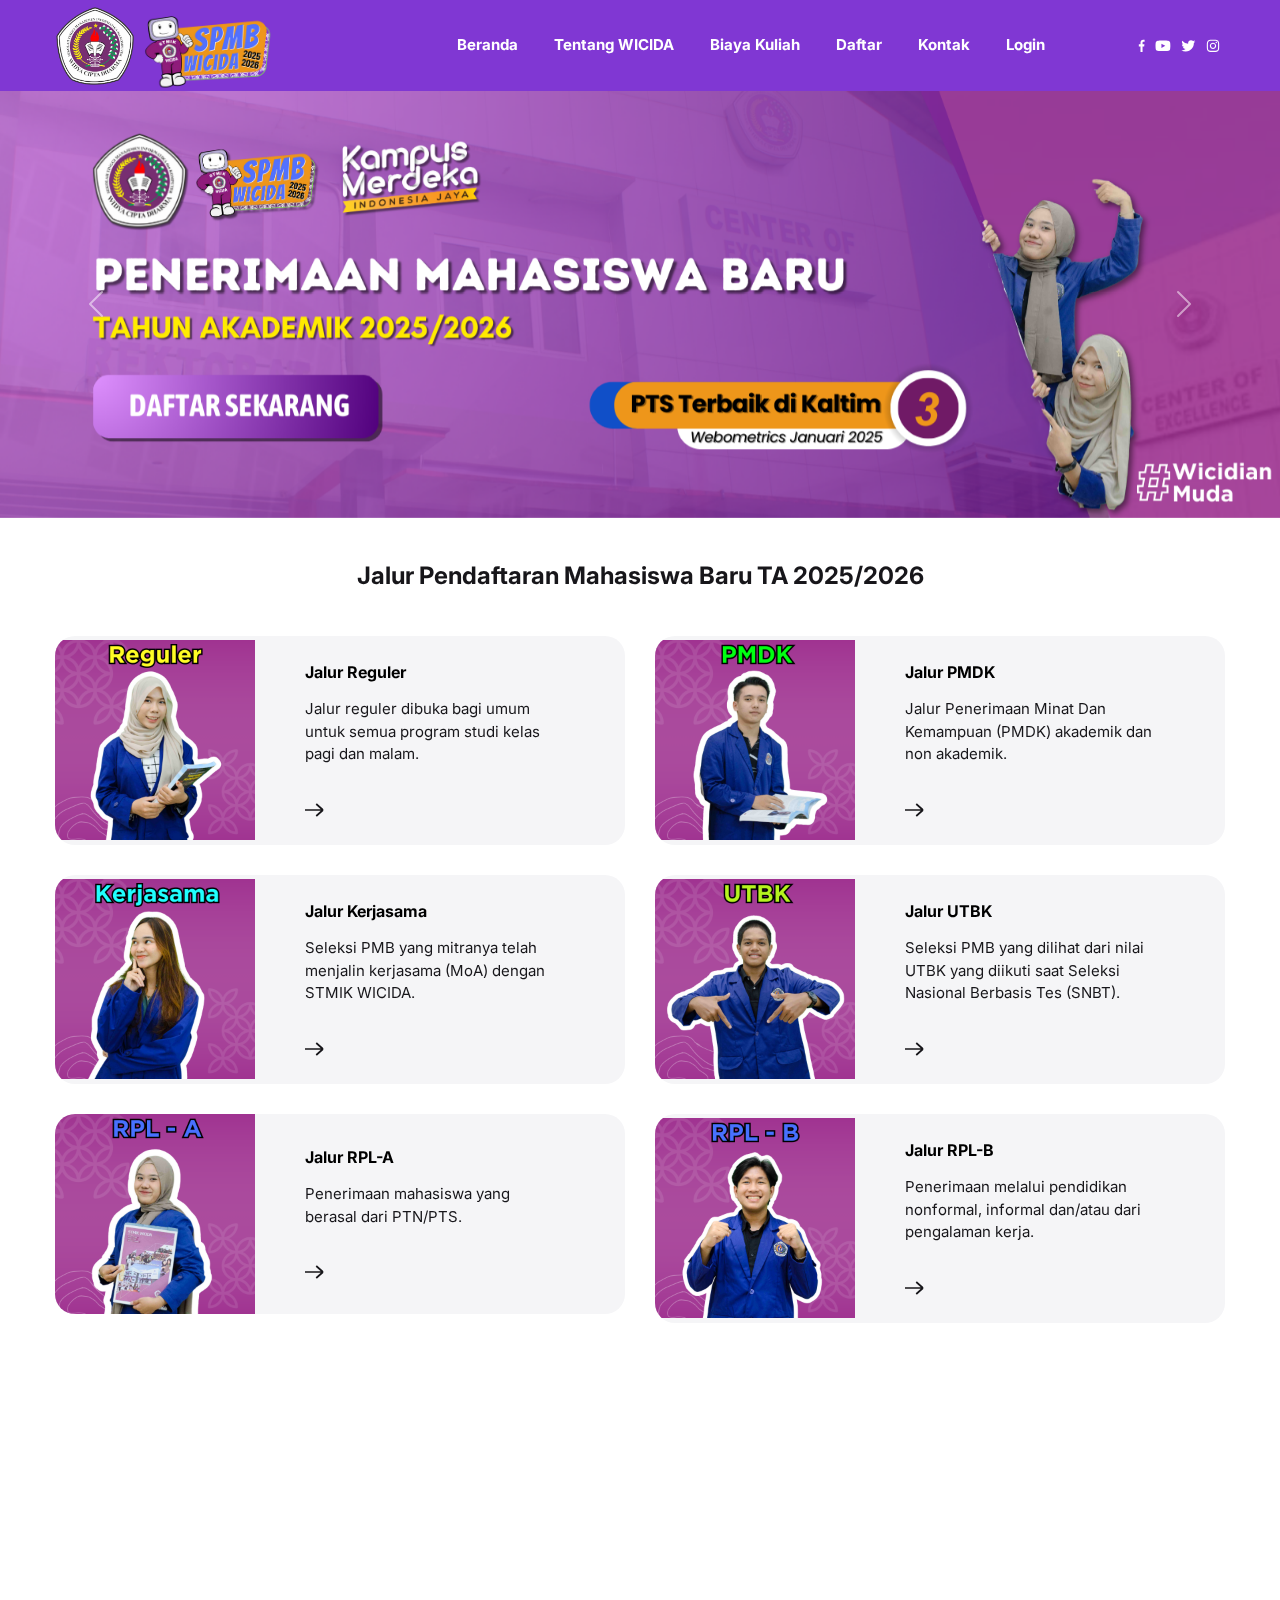
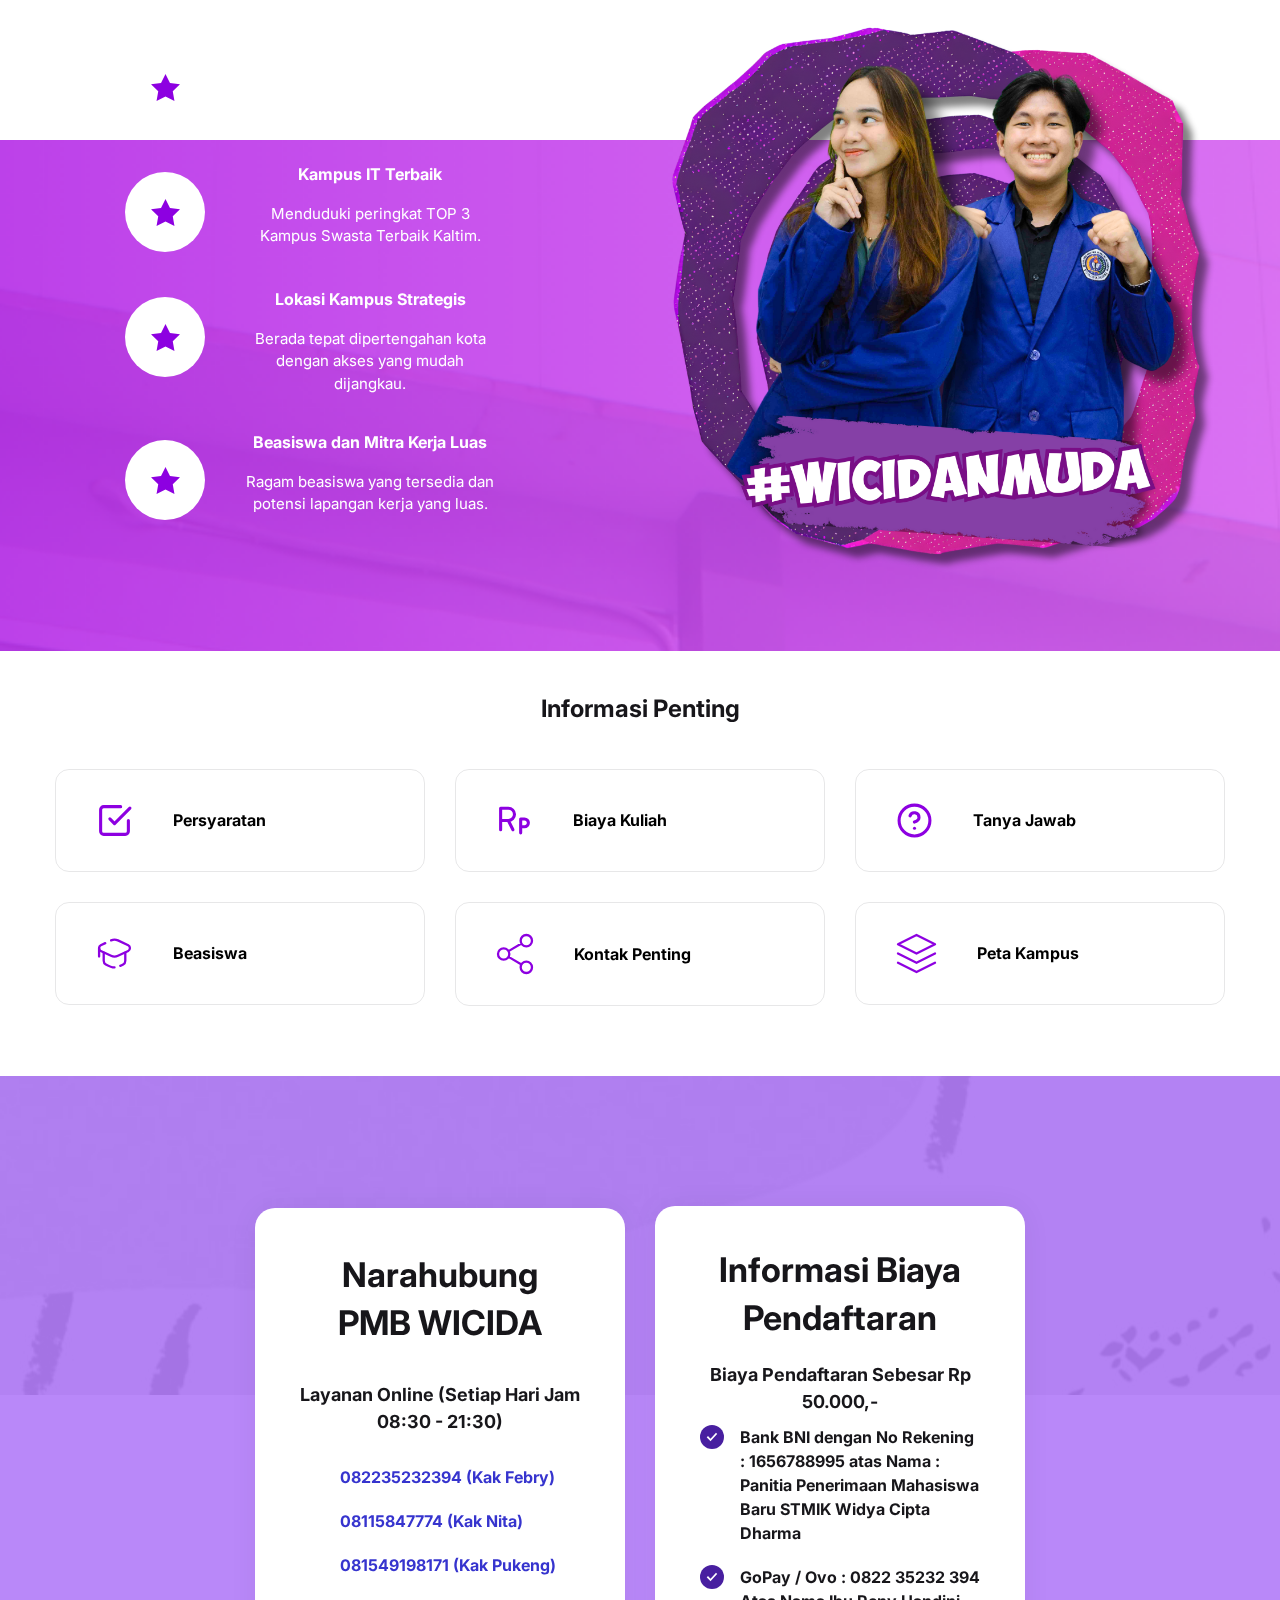
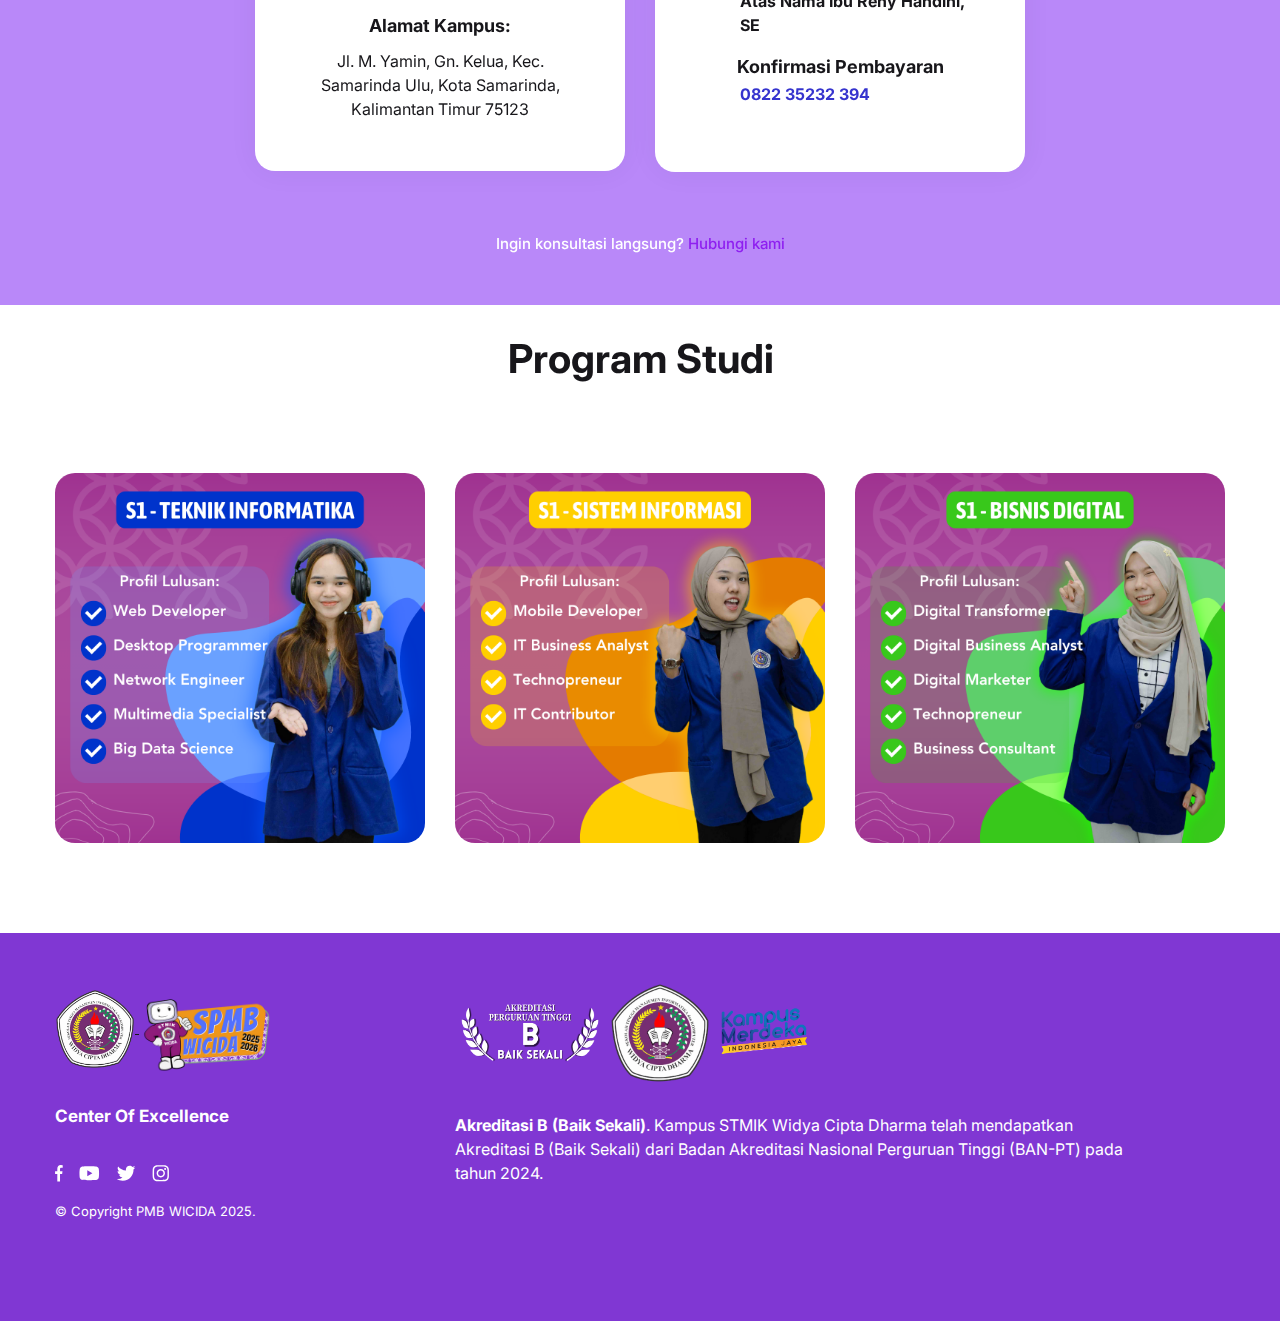
==== commit ce1fffa0: "minnor change, B baik sekali" ====
--- a/index.html
+++ b/index.html
@@ -179,10 +179,10 @@
     <div id="carouselpmb" class="carousel slide" data-bs-ride="carousel">
       <div class="carousel-inner">
         <div class="carousel-item active">
-          <img src="./assets/img/banner1-1620x540.webp" class="d-block w-100" alt="">
+          <img src="./assets/img/banner1-1620x540.png" class="d-block w-100" alt="kampus it samarinda">
         </div>
         <div class="carousel-item">
-          <img src="./assets/img/banner2-1620x540.webp" class="d-block w-100" alt="">
+          <img src="./assets/img/banner2-1620x540.png" class="d-block w-100" alt="kampus it terbaik kaltim">
         </div>
       </div>
       <button class="carousel-control-prev" type="button" data-bs-target="#carouselpmb" data-bs-slide="prev">
@@ -350,8 +350,8 @@
                               </svg></div>
                       </div>
                       <div class="flex-grow-1 ms-40">
-                          <div class="h6 mb-15 text-white">Akreditasi Baik Sekali</div>
-                          <p class="font-size-15 m-0 text-white">Kampus Terakreditasi <strong>Baik Sekali</strong> oleh BAN-PT.</p>
+                          <div class="h6 mb-15 text-white">Akreditasi B (Baik Sekali)</div>
+                          <p class="font-size-15 m-0 text-white">Kampus Terakreditasi <strong>B (Baik Sekali)</strong> oleh BAN-PT.</p>
                       </div>
                   </div>
                   <!-- Item-->
@@ -629,7 +629,7 @@
                   <img src="./assets/img/kampus-merdeka.png" width="100" height="auto" alt="Logo 2" >
                 </p>
                 <div style="margin-top: 20px;">
-                  <strong>Akreditasi Baik Sekali</strong>. Kampus STMIK Widya Cipta Dharma telah mendapatkan Akreditasi Baik Sekali
+                  <strong>Akreditasi B (Baik Sekali)</strong>. Kampus STMIK Widya Cipta Dharma telah mendapatkan Akreditasi B (Baik Sekali)
                   dari Badan Akreditasi Nasional Perguruan Tinggi (BAN-PT) pada tahun 2024.
                 </div>
               </div>
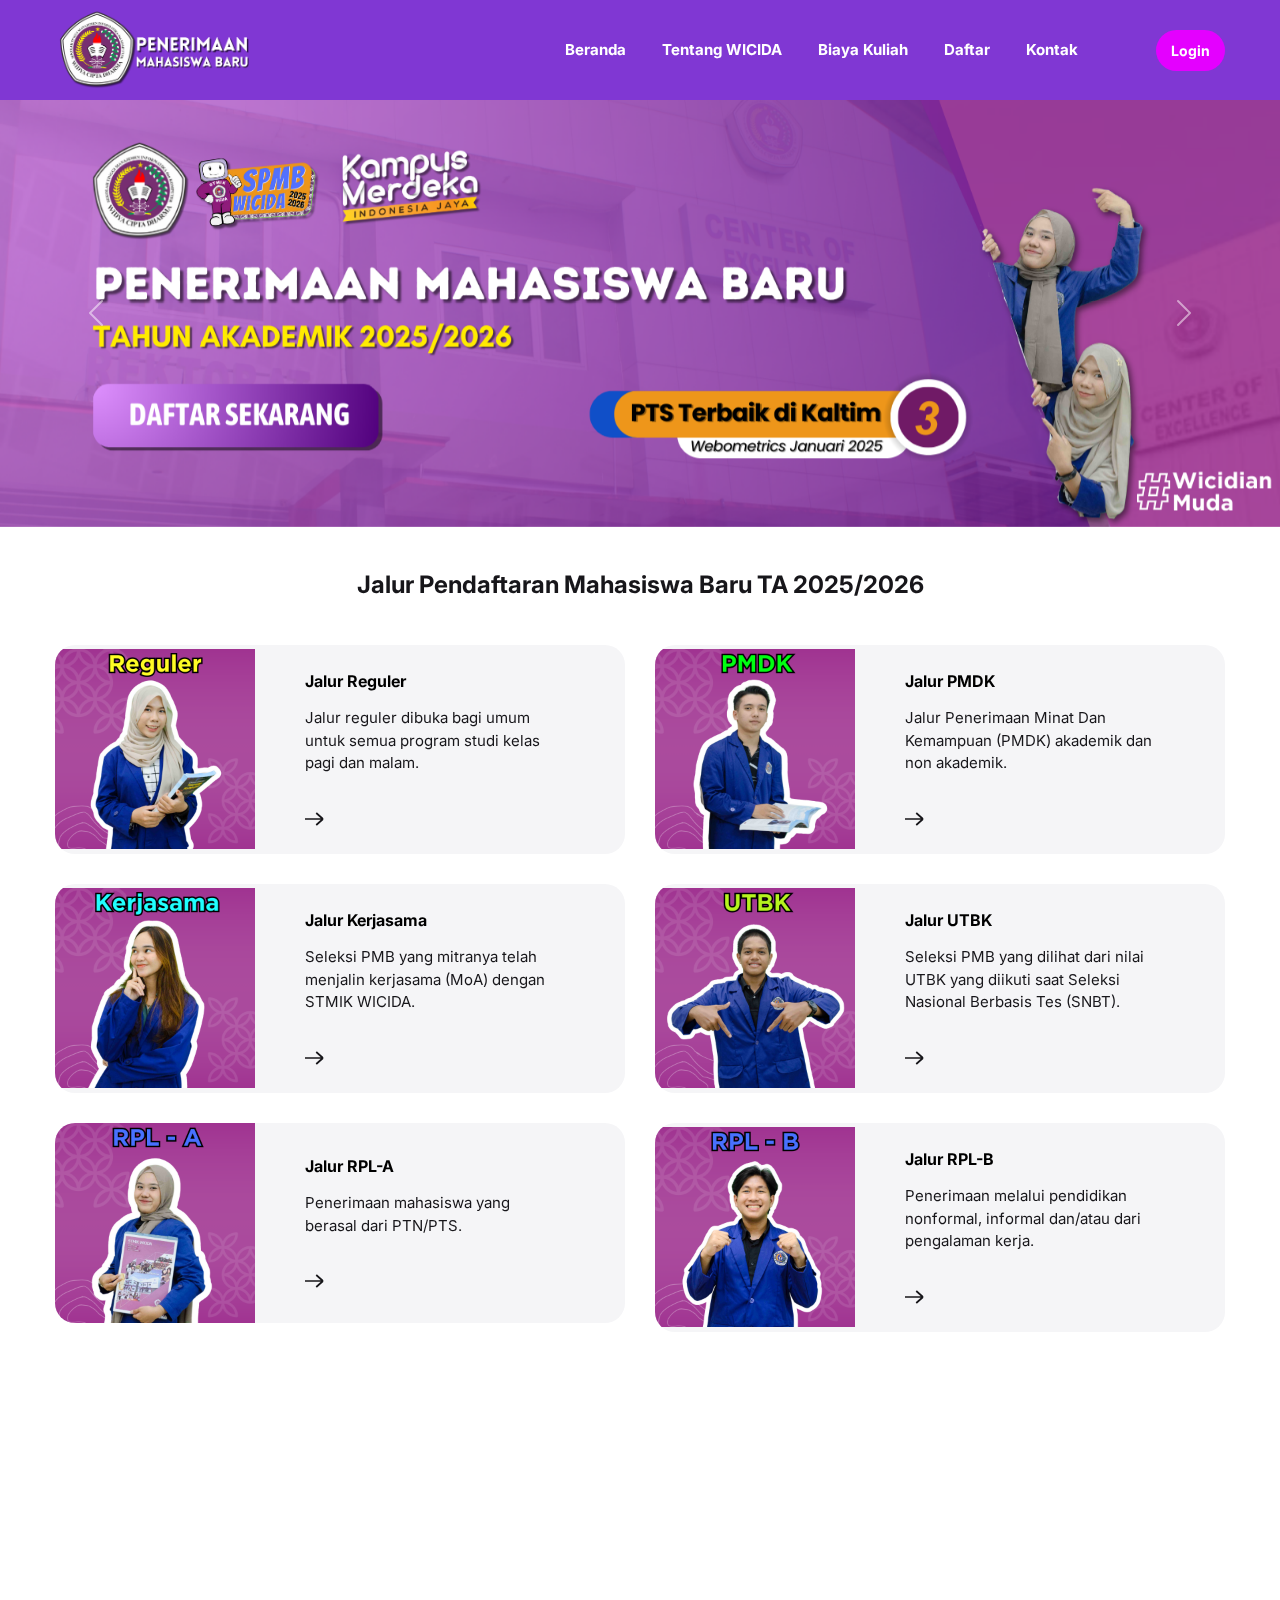
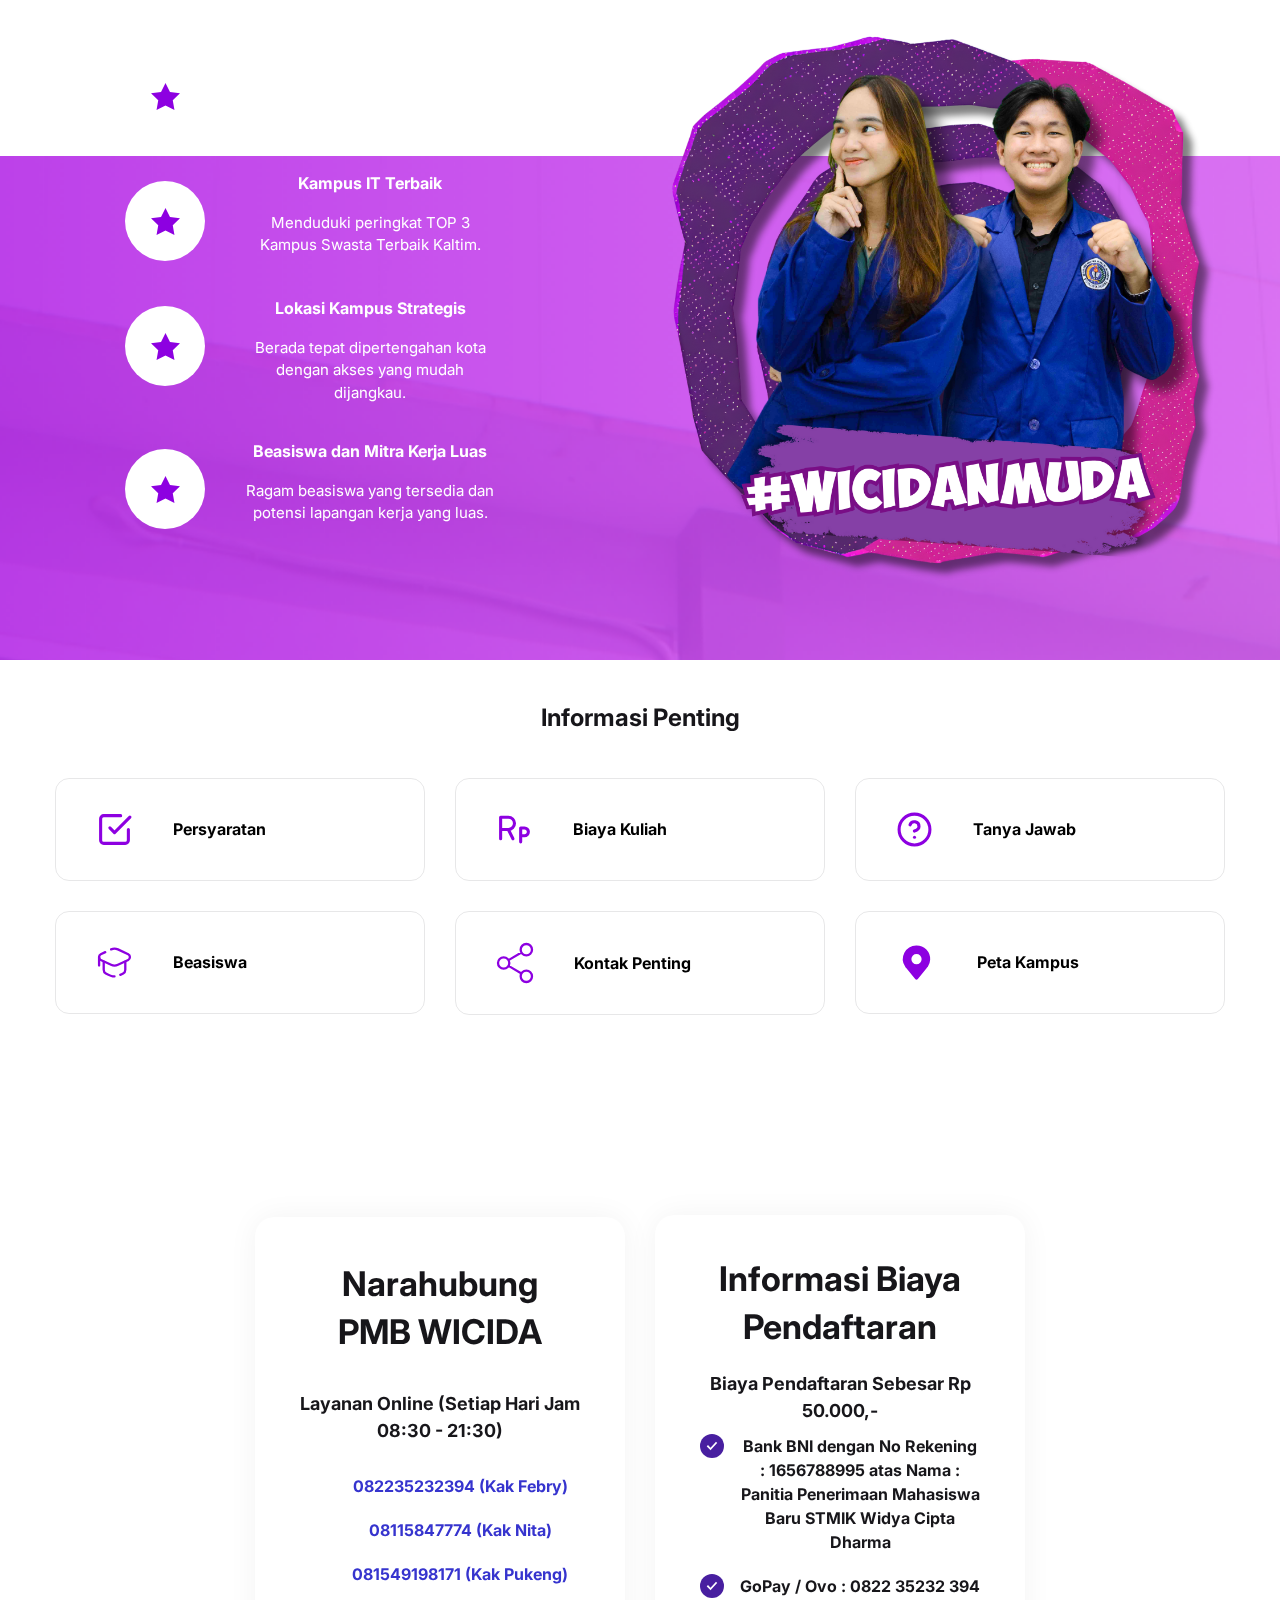
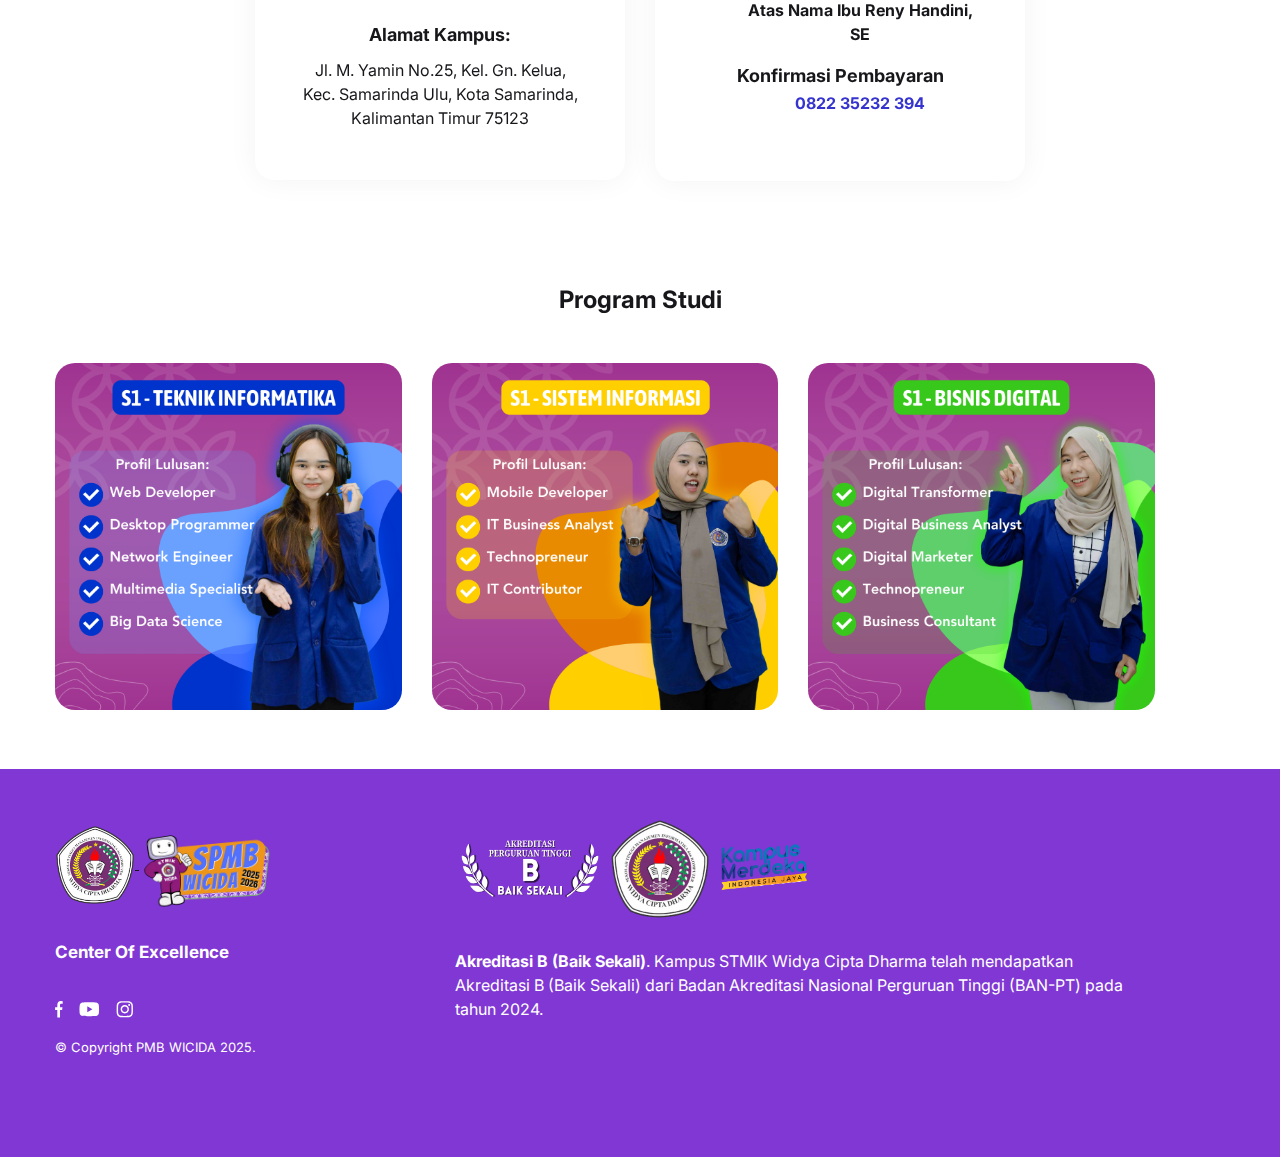
==== commit 0d6c2e9a: "delete yang ga butuh, minor fix, fix navbar mobile" ====
--- a/index.html
+++ b/index.html
@@ -19,7 +19,6 @@
   <!-- build:css -->
   <link rel="stylesheet" href="./assets/vendors/css/magnific-popup.css" />
   <link rel="stylesheet" href="./assets/css/main.css" />
-  <link rel="stylesheet" href="./assets/css/chatbot.css" />
   <link rel="stylesheet" href="./assets/vendors/css/swiper-bundle.css" />
   <!-- endbuild -->
   <!-- jQuery-->
@@ -33,13 +32,8 @@
     <div class="container">
       <a class="navbar-brand" href="index.html">
         <div class="logo">
-          <img src="./assets/img/logo.png" alt="Logo" width="80">
-          <img src="./assets/img/logo pmb25.png" alt="Logo" width="150">
-        </div>
-        <path fill="#17161A"
-          d="M41.155 12.475h2.947c-.042-2.593-2.173-4.382-5.412-4.382-3.189 0-5.525 1.761-5.511 4.403-.007 2.145 1.506 3.374 3.963 3.963l1.584.398c1.584.383 2.464.838 2.471 1.818-.007 1.065-1.015 1.79-2.578 1.79-1.598 0-2.748-.739-2.848-2.195h-2.976c.079 3.146 2.33 4.773 5.86 4.773 3.551 0 5.639-1.698 5.646-4.36-.007-2.423-1.832-3.708-4.36-4.277l-1.308-.312c-1.264-.291-2.322-.76-2.3-1.804 0-.938.83-1.626 2.336-1.626 1.47 0 2.372.667 2.486 1.81Zm10.96-.547h-2.052V9.314h-3.026v2.614h-1.491V14.2h1.491v5.681c-.014 2.138 1.442 3.196 3.637 3.104a5.886 5.886 0 0 0 1.64-.284l-.476-2.251c-.149.028-.468.099-.752.099-.604 0-1.023-.227-1.023-1.065V14.2h2.052v-2.273Zm5.082 11.115c1.612 0 2.656-.703 3.189-1.719h.085v1.513h2.87v-7.358c0-2.6-2.202-3.693-4.631-3.693-2.614 0-4.333 1.25-4.752 3.238l2.799.228c.206-.725.852-1.257 1.939-1.257 1.03 0 1.619.518 1.619 1.413v.043c0 .703-.746.795-2.642.98-2.16.198-4.098.923-4.098 3.359 0 2.16 1.541 3.253 3.622 3.253Zm.867-2.088c-.93 0-1.598-.433-1.598-1.264 0-.853.703-1.272 1.768-1.42.66-.093 1.74-.25 2.102-.49v1.157c0 1.143-.944 2.017-2.272 2.017Zm7.624 1.882h3.025v-6.172c0-1.342.98-2.266 2.316-2.266.419 0 .994.071 1.278.164v-2.685a4.542 4.542 0 0 0-.951-.106c-1.222 0-2.224.71-2.621 2.06h-.114v-1.904h-2.933v10.909Zm14.533-10.91h-2.053V9.315h-3.025v2.614H73.65V14.2h1.492v5.681c-.014 2.138 1.442 3.196 3.636 3.104a5.885 5.885 0 0 0 1.64-.284l-.475-2.251c-.15.028-.469.099-.753.099-.604 0-1.023-.227-1.023-1.065V14.2h2.053v-2.273Zm2.262 10.91h2.983V21.09h.135c.419.909 1.335 1.925 3.096 1.925 2.486 0 4.425-1.968 4.425-5.618 0-3.75-2.024-5.611-4.418-5.611-1.825 0-2.698 1.086-3.103 1.974h-.093V8.291h-3.025v14.546Zm2.962-5.455c0-1.946.824-3.189 2.294-3.189 1.498 0 2.294 1.3 2.294 3.19 0 1.903-.81 3.224-2.294 3.224-1.456 0-2.294-1.279-2.294-3.225Zm14.625 5.668c3.31 0 5.369-2.266 5.369-5.625 0-3.38-2.059-5.64-5.369-5.64-3.31 0-5.37 2.26-5.37 5.64 0 3.36 2.06 5.625 5.37 5.625Zm.014-2.344c-1.527 0-2.308-1.399-2.308-3.302 0-1.904.781-3.31 2.308-3.31 1.499 0 2.28 1.406 2.28 3.31 0 1.903-.781 3.302-2.28 3.302Zm9.441-8.778H106.4l3.125 5.454-3.239 5.455h3.125l2.117-3.771 2.152 3.77h3.089l-3.246-5.454 3.161-5.454h-3.104l-2.052 3.814-2.003-3.814Zm10.724 11.094c.909 0 1.698-.76 1.705-1.705-.007-.93-.796-1.69-1.705-1.69-.937 0-1.711.76-1.704 1.69a1.7 1.7 0 0 0 1.704 1.705Z" />
-        <path fill="#F01F4B" d="M19 15.837a9 9 0 1 1-18 0l.252.099c5.667 2.218 11.187-3.524 8.748-9.1a9 9 0 0 1 9 9Z" />
-        <circle cx="4" cy="9.837" r="4" fill="#FFBB38" /></svg>
+          <img src="./assets/img/logo-wicida-pmb-1800x900.png" alt="Logo" width="200" >
+        </div>
       </a><a class="navbar-toggle order-4 popup-inline"
         href="#navbar-mobile-style-1"><span></span><span></span><span></span></a>
       <ul class="nav navbar-nav order-2 ms-auto nav-no-opacity">
@@ -47,7 +41,7 @@
           <a class="nav-link" href="https://pmb.wicida.ac.id/"><span>Beranda</span></a>
         </li>
         <li class="nav-item navbar-dropdown">
-          <a class="nav-link" href="./services-01.html"><span>Tentang WICIDA</span></a>
+          <a class="nav-link" href="#"><span>Tentang WICIDA</span></a>
           <div class="dropdown-menu rounded-2 shadow">
             <ul class="nav navbar-nav">
               <li class="nav-item">
@@ -76,40 +70,10 @@
           <a class="nav-link" href="https://pmb.wicida.ac.id/daftar"><span>Daftar</span></a>
         </li>
         <li class="nav-item">
-          <a class="nav-link" href="#contact"><span>Kontak</span></a>
-        </li>
-        <li class="nav-item">
-          <a class="nav-link" href="https://pmb.wicida.ac.id/login"><span>Login</span></a>
+          <a class="nav-link" href="#kontak"><span>Kontak</span></a>
         </li>
       </ul>
-      <!-- Socials-->
-      <ul
-        class="nav nav-gap-sm navbar-nav nav-social ms-auto ms-lg-70 me-30 me-lg-0 order-2 order-lg-3 align-items-center">
-        <li class="nav-item">
-          <a class="nav-link" href="#"><svg xmlns="http://www.w3.org/2000/svg" width="7" height="14" fill="none">
-              <path fill="currentColor"
-                d="M5.535 2.71h1.053V.748A12.741 12.741 0 0 0 5.055.66c-1.518 0-2.557 1.023-2.557 2.903v1.73H.823v2.195h1.675v5.525h2.053V7.488h1.607l.255-2.195H4.551V3.78c0-.635.159-1.07.984-1.07Z" />
-            </svg></a>
-        </li>
-        <li class="nav-item">
-          <a class="nav-link" href="#"><svg xmlns="http://www.w3.org/2000/svg" width="16" height="12" fill="none">
-              <path fill="currentColor"
-                d="M15.048 2.23A1.87 1.87 0 0 0 13.737.9C12.58.587 7.94.587 7.94.587S3.301.587 2.144.9A1.87 1.87 0 0 0 .832 2.23c-.31 1.172-.31 3.618-.31 3.618s0 2.445.31 3.617c.171.647.674 1.135 1.312 1.308 1.157.314 5.796.314 5.796.314s4.64 0 5.797-.314a1.842 1.842 0 0 0 1.311-1.308c.31-1.172.31-3.617.31-3.617s0-2.446-.31-3.618ZM6.423 8.068v-4.44l3.877 2.22-3.877 2.22Z" />
-            </svg></a>
-        </li>
-        <li class="nav-item">
-          <a class="nav-link" href="#"><svg xmlns="http://www.w3.org/2000/svg" width="15" height="12" fill="none">
-              <path fill="currentColor"
-                d="M12.854 2.986c.009.124.009.248.009.373 0 3.793-2.887 8.163-8.164 8.163a8.108 8.108 0 0 1-4.406-1.288c.23.027.453.036.693.036a5.746 5.746 0 0 0 3.562-1.226 2.874 2.874 0 0 1-2.683-1.99 3.035 3.035 0 0 0 1.297-.053 2.87 2.87 0 0 1-2.3-2.816v-.036a2.89 2.89 0 0 0 1.296.365A2.867 2.867 0 0 1 .88 2.124c0-.533.142-1.022.391-1.448a8.156 8.156 0 0 0 5.916 3.002 3.239 3.239 0 0 1-.07-.657c0-1.581 1.278-2.87 2.869-2.87.826 0 1.572.347 2.096.907a5.65 5.65 0 0 0 1.821-.693 2.862 2.862 0 0 1-1.261 1.581 5.751 5.751 0 0 0 1.652-.444 6.169 6.169 0 0 1-1.44 1.484Z" />
-            </svg></a>
-        </li>
-        <li class="nav-item">
-          <a class="nav-link" href="#"><svg xmlns="http://www.w3.org/2000/svg" width="14" height="13" fill="none">
-              <path fill="currentColor"
-                d="M7.004 3.692c-1.754 0-3.169 1.403-3.169 3.142 0 1.74 1.415 3.142 3.169 3.142 1.753 0 3.168-1.403 3.168-3.142 0-1.739-1.415-3.142-3.168-3.142Zm0 5.185a2.055 2.055 0 0 1-2.06-2.043c0-1.126.924-2.042 2.06-2.042 1.136 0 2.06.916 2.06 2.042a2.055 2.055 0 0 1-2.06 2.043Zm4.036-5.313c0 .407-.33.733-.739.733a.734.734 0 0 1-.739-.733c0-.405.331-.733.74-.733.407 0 .738.328.738.733Zm2.099.744c-.047-.982-.273-1.852-.998-2.568-.723-.716-1.6-.94-2.59-.99-1.02-.057-4.078-.057-5.098 0-.987.047-1.864.27-2.59.987-.724.717-.948 1.586-.997 2.568-.058 1.011-.058 4.044 0 5.056.047.981.273 1.85.998 2.567.725.717 1.6.94 2.589.99 1.02.058 4.078.058 5.098 0 .99-.046 1.867-.27 2.59-.99.722-.716.948-1.586.998-2.567.058-1.012.058-4.042 0-5.053Zm-1.318 6.138a2.077 2.077 0 0 1-1.175 1.165c-.813.32-2.744.246-3.642.246-.9 0-2.832.071-3.643-.246a2.076 2.076 0 0 1-1.175-1.165c-.322-.806-.248-2.72-.248-3.612 0-.891-.071-2.808.248-3.612a2.077 2.077 0 0 1 1.175-1.165c.814-.32 2.744-.246 3.643-.246.898 0 2.831-.071 3.642.246.54.213.957.626 1.175 1.165.322.807.248 2.72.248 3.612 0 .891.074 2.808-.248 3.612Z" />
-            </svg></a>
-        </li>        
-      </ul>
+      <a class="btn d-none d-sm-inline-flex btn btn-sm btn-accent-1 ms-auto ms-lg-60 me-30 me-lg-0 order-2 order-lg-3" href="https://pmb.wicida.ac.id/login" target="_self">Login</a>
     </div>
   </nav>
   <!-- Navbar mobile-->
@@ -123,16 +87,16 @@
         <a class="navbar-toggle popup-modal-dismiss" href="#"><span></span><span></span><span></span></a>
       </div>
       <div class="navbar-body">
-        <ul class="nav navbar-nav navbar-nav-collapse ">
+        <ul class="nav navbar-nav navbar-nav-collapse">
           <li class="nav-item">
             <a class="nav-link" href="https://pmb.wicida.ac.id/"><span>Beranda</span></a>
           </li>
           <li class="nav-item navbar-collapse">
-            <a class="nav-link" href="#navbarCollapseServices" data-bs-toggle="collapse" role="button"
+            <a class="nav-link collapsed" href="#navbarCollapseServices" data-bs-toggle="collapse" role="button"
               aria-expanded="false" aria-controls="navbarCollapseServices">
               <span>Tentang Wicida</span>
             </a>
-            <div class="navbar-collapse-menu collapse" id="navbarCollapseServices">
+            <div class="navbar-collapse-menu collapse" id="navbarCollapseServices" style>
               <ul class="nav navbar-nav">
                 <li class="nav-item">
                   <a class="nav-link" href="https://www.wicida.ac.id/">
@@ -164,7 +128,7 @@
             <a class="nav-link" href="https://pmb.wicida.ac.id/daftar"><span>Daftar</span></a>
           </li>
           <li class="nav-item">
-            <a class="nav-link" href="#contact"><span>Kontak</span></a>
+            <a class="nav-link" href="#kontak"><span>Kontak</span></a>
           </li>
           <li class="nav-item">
             <a class="nav-link" href="https://pmb.wicida.ac.id/login"><span>Login</span></a>
@@ -179,7 +143,9 @@
     <div id="carouselpmb" class="carousel slide" data-bs-ride="carousel">
       <div class="carousel-inner">
         <div class="carousel-item active">
-          <img src="./assets/img/banner1-1620x540.png" class="d-block w-100" alt="kampus it samarinda">
+          <a href="https://pmb.wicida.ac.id/daftar">
+            <img src="./assets/img/banner1-1620x540.png" class="d-block w-100" alt="kampus it samarinda">
+          </a>          
         </div>
         <div class="carousel-item">
           <img src="./assets/img/banner2-1620x540.png" class="d-block w-100" alt="kampus it terbaik kaltim">
@@ -395,6 +361,7 @@
           </div>
       </div>
     </div>
+    <!-- Informasi penting-->
     <div class="container pb-100">
       <div class="row mt-10">
         <div class="text-center">
@@ -414,7 +381,7 @@
                     </svg>
                   </div>
                   <div class="service-line-body ms-40">
-                      <h4 class="service-line-title m-0">Persyaratan</h4><a class="stretched-link" href="service-single.html"></a>
+                      <h4 class="service-line-title m-0">Persyaratan</h4><a class="stretched-link" href="https://pmb.wicida.ac.id/persyaratan-pendaftaran"></a>
                   </div>
               </div>
           </div><!-- Item-->
@@ -426,7 +393,7 @@
                       <path id="primary" d="M21,13.5h0A2.5,2.5,0,0,0,18.5,11H16v5h2.5A2.5,2.5,0,0,0,21,13.5ZM16,16v4" style="fill: none; stroke: currentColor; stroke-linecap: round; stroke-linejoin: round; stroke-width: 2;"/><path id="primary-2" data-name="primary" d="M8,12H3V4H8a4,4,0,0,1,4,4h0A4,4,0,0,1,8,12ZM3,10v8m8,0L8,12" style="fill: none; stroke: currentColor; stroke-linecap: round; stroke-linejoin: round; stroke-width: 2;"/></svg>
                   </div>
                   <div class="service-line-body ms-40">
-                      <h4 class="service-line-title m-0">Biaya Kuliah</h4><a class="stretched-link" href="service-single.html"></a>
+                      <h4 class="service-line-title m-0">Biaya Kuliah</h4><a class="stretched-link" href="https://pmb.wicida.ac.id/biaya-kuliah"></a>
                   </div>
               </div>
           </div><!-- Item-->
@@ -441,7 +408,7 @@
                     </svg>
                   </div>
                   <div class="service-line-body ms-40">
-                      <h4 class="service-line-title m-0">Tanya Jawab</h4><a class="stretched-link" href="service-single.html"></a>
+                      <h4 class="service-line-title m-0">Tanya Jawab</h4><a class="stretched-link" href="https://pmb.wicida.ac.id/tanya-jawab"></a>
                   </div>
               </div>
           </div><!-- Item-->
@@ -456,7 +423,7 @@
                       </svg>  
                   </div>
                   <div class="service-line-body ms-40">
-                      <h4 class="service-line-title m-0">Beasiswa</h4><a class="stretched-link" href="service-single.html"></a>
+                      <h4 class="service-line-title m-0">Beasiswa</h4><a class="stretched-link" href="https://pmb.wicida.ac.id/persyaratan-pmdk"></a>
                   </div>
               </div>
           </div><!-- Item-->
@@ -467,28 +434,33 @@
                           <path stroke="currentColor" stroke-linecap="round" stroke-linejoin="round" stroke-width="2.3" d="m12.559 23.869 12.901 7.562m-.019-20.862L12.56 18.131M36 7.7c0 3.148-2.537 5.7-5.667 5.7s-5.666-2.552-5.666-5.7S27.204 2 30.333 2C33.463 2 36 4.552 36 7.7ZM13.333 21c0 3.148-2.537 5.7-5.666 5.7C4.537 26.7 2 24.148 2 21s2.537-5.7 5.667-5.7 5.666 2.552 5.666 5.7ZM36 34.3c0 3.148-2.537 5.7-5.667 5.7s-5.666-2.552-5.666-5.7 2.537-5.7 5.666-5.7c3.13 0 5.667 2.552 5.667 5.7Z"></path>
                       </svg></div>
                   <div class="service-line-body ms-40">
-                      <h4 class="service-line-title m-0">Kontak Penting</h4><a class="stretched-link" href="service-single.html"></a>
+                      <h4 class="service-line-title m-0">Kontak Penting</h4><a class="stretched-link" href="#kontak"></a>
                   </div>
               </div>
           </div><!-- Item-->
           <div class="col-12 col-md-6 col-lg-4 animated" data-show="startbox" data-show-delay="200" style="transform: translateY(0px); transition-duration: 500ms; opacity: 1;">
               <!-- Service line-->
               <div class="service-line lift position-relative rounded-3 service-line-sm">
-                  <div class="service-line-icon text-accent-1"><svg xmlns="http://www.w3.org/2000/svg" width="41" height="41" fill="none">
-                          <path stroke="currentColor" stroke-linecap="round" stroke-linejoin="round" stroke-width="2.3" d="M2 29.75 20.5 39 39 29.75M2 20.5l18.5 9.25L39 20.5M20.5 2 2 11.25l18.5 9.25L39 11.25 20.5 2Z"></path>
-                      </svg></div>
+                  <div class="service-line-icon text-accent-1">                  
+                    <svg class="w-6 h-6 text-gray-800 dark:text-white" aria-hidden="true" xmlns="http://www.w3.org/2000/svg" width="41" height="41" fill="currentColor" viewBox="0 0 24 24">
+                      <path fill-rule="evenodd" d="M11.906 1.994a8.002 8.002 0 0 1 8.09 8.421 7.996 7.996 0 0 1-1.297 3.957.996.996 0 0 1-.133.204l-.108.129c-.178.243-.37.477-.573.699l-5.112 6.224a1 1 0 0 1-1.545 0L5.982 15.26l-.002-.002a18.146 18.146 0 0 1-.309-.38l-.133-.163a.999.999 0 0 1-.13-.202 7.995 7.995 0 0 1 6.498-12.518ZM15 9.997a3 3 0 1 1-5.999 0 3 3 0 0 1 5.999 0Z" clip-rule="evenodd"/>
+                    </svg>                    
+                  </div>
                   <div class="service-line-body ms-40">
-                      <h4 class="service-line-title m-0">Peta Kampus</h4><a class="stretched-link" href="service-single.html"></a>
-                  </div>
-              </div>
-          </div>
-      </div>
-  </div>
+                      <h4 class="service-line-title m-0">Peta Kampus</h4><a class="stretched-link" href="https://maps.app.goo.gl/Cb8LhwGYPJApsSWi6"></a>
+                  </div>
+              </div>
+          </div>
+      </div>
+    </div>
     <!-- kontak narahubung-->
-    <div class="pb-80 py-100 position-relative">
+    <div class="position-relative py-100 text-center" id="kontak">
       <div class="background">
-        <div class="background-image jarallax" data-jarallax="" data-speed="0.8" style="z-index: 0;"><div id="jarallax-container-1" style="position: absolute; top: 0px; left: 0px; width: 100%; height: 100%; overflow: hidden; z-index: -100; clip-path: polygon(0px 0px, 100% 0px, 100% 100%, 0px 100%);"><img class="jarallax-img" loading="lazy" src="./assets/img/root/process-1920x500.jpg" alt="" style="object-fit: cover; object-position: 50% 50%; max-width: none; position: absolute; top: 0px; left: 0px; width: 1417px; height: 460px; overflow: hidden; pointer-events: none; transform-style: preserve-3d; backface-visibility: hidden; will-change: transform, opacity; margin-top: 248px; transform: translate3d(0px, -289.134px, 0px);"></div></div>
-        <div class="background-color" style="--background-color: #af77f8; opacity: .88;"></div>
+        <div class="background-image jarallax" data-jarallax="" data-speed="1.8" style="z-index: 0;">
+          <div id="jarallax-container-1" style="position: absolute; top: 0px; left: 0px; width: 100%; height: 100%; overflow: hidden; z-index: -100; clip-path: polygon(0px 0px, 100% 0px, 100% 100%, 0px 100%);">
+            <img class="jarallax-img" loading="lazy" src="./assets/img/bg-parax.png" alt="" style="object-fit: cover; object-position: 50% 50%; max-width: none; position: absolute; top: 0px; left: 0px; width: 1040px; height: 631.2px; overflow: hidden; pointer-events: none; transform-style: preserve-3d; backface-visibility: hidden; will-change: transform, opacity; margin-top: 162.4px; transform: translate3d(0px, -231.841px, 0px);">
+          </div>
+        </div>
       </div>
       <div class="container">
         <div class="row gy-40">
@@ -516,7 +488,7 @@
                 <h5 class="pricing-title m-0">Alamat Kampus:</h5>
               </div>
               <div class="pricing-content mt-10 text-center">
-                Jl. M. Yamin, Gn. Kelua, Kec. Samarinda Ulu, Kota Samarinda, Kalimantan Timur 75123
+                Jl. M. Yamin No.25, Kel. Gn. Kelua, Kec. Samarinda Ulu, Kota Samarinda, Kalimantan Timur 75123
               </div>
             </div>
           </div>
@@ -550,17 +522,14 @@
           </div>
         </div>
       </div>
-      <p class="m-0 fw-medium font-size-15 mt-60 text-center animated" data-show="startbox"
-        style="color:rgb(255, 255, 255); transform: translateY(0px); transition-duration: 500ms; opacity: 1;">Ingin konsultasi langsung? <a
-          href="#contact">Hubungi kami</a></p>
     </div>
     <!-- program studi -->
     <div class="container pb-50">
-      <div class="col-lg-6 offset-lg-3 text-center px-lg-50">
-        <h2 class="mb-25 px-lg-10 animated" data-show="startbox" 
-        style="transform: translateY(0px); transition-duration: 500ms; opacity: 1;">Program Studi</h2>
-      </div>
-      <div class="row my-90 gy-30">
+      <div class="text-center">
+        <p class="animated mb-15" data-show="startbox" data-show-delay="100" style="font-size: x-large; transform: translateY(0px); transition-duration: 500ms; opacity: 1;">
+          <strong>Program Studi</strong></p>
+      </div>
+      <div class="row mt-10 mb-90 gy-30 gallery-wrapper pe-lg-70 animated" data-show="startbox" style="transform: translateY(0px); transition-duration: 500ms; opacity: 1;">
         <div class="col-12 col-sm-4">
           <a class="gallery-item rounded-4 overflow-hidden" href="https://proditi.wicida.ac.id" style="--img-height: 100%;" data-img-height="">
             <img loading="lazy" src="./assets/img/prodi/prodi-ti.png" alt=""></a>
@@ -576,40 +545,33 @@
     </div>
   </div>
   <!-- Footer-->
-  <footer class="bg-footer text-white pb-100 footerNext">
+  <footer class="bg-footer text-white pb-100">
     <div class="container">
       <div class="row gy-50">
         <div class="col-12 col-lg-3">
           <a class="d-block mb-30" href="https://pmb.wicida.ac.id/">
-            <img src="./assets/img/logo.png" alt="Logo" width="80">
-            <img src="./assets/img/logo pmb25.png" alt="Logo" width="150">
+            <img src="./assets/img/logo.png" alt="Logo wicida" width="80">
+            <img src="./assets/img/logo pmb25.png" alt="Logo wicida pmb" width="150">
           </a>
           <p class="font-size-24 mb-35"><strong>Center Of Excellence</strong></p>
           <!-- Sosmed -->
           <ul class="nav text-white align-items-center mb-20 nav-gap-md nav-no-opacity">
             <li class="nav-item">
-              <a class="nav-link" href="#">
+              <a class="nav-link" href="https://www.facebook.com/pmbwicida/">
                 <svg xmlns="http://www.w3.org/2000/svg" width="8" height="17" fill="none">
                   <path fill="currentColor"
                     d="M6.318 2.8h1.391V.202A16.842 16.842 0 0 0 5.683.088c-2.006 0-3.38 1.353-3.38 3.837v2.287H.089v2.902h2.214v7.303h2.713V9.114H7.14l.338-2.902H5.016v-2c0-.839.21-1.413 1.302-1.413Z" />
                 </svg></a>
             </li>
             <li class="nav-item">
-              <a class="nav-link" href="#">
+              <a class="nav-link" href="https://www.instagram.com/pmb_stmik_wicida">
                 <svg xmlns="http://www.w3.org/2000/svg" width="21" height="15" fill="none">
                   <path fill="currentColor"
                     d="M19.687 2.485A2.472 2.472 0 0 0 17.953.73C16.423.313 10.29.313 10.29.313s-6.133 0-7.662.416A2.473 2.473 0 0 0 .895 2.485c-.41 1.55-.41 4.782-.41 4.782s0 3.233.41 4.782c.226.855.89 1.5 1.734 1.729 1.53.415 7.662.415 7.662.415s6.132 0 7.662-.415a2.435 2.435 0 0 0 1.734-1.729c.41-1.549.41-4.782.41-4.782s0-3.232-.41-4.782ZM8.285 10.203v-5.87l5.126 2.934-5.126 2.936Z" />
                 </svg></a>
             </li>
             <li class="nav-item">
-              <a class="nav-link" href="#">
-                <svg xmlns="http://www.w3.org/2000/svg" width="20" height="16" fill="none">
-                  <path fill="currentColor"
-                    d="M17.477 4.484c.012.165.012.329.012.493 0 5.014-3.817 10.792-10.792 10.792-2.149 0-4.145-.623-5.824-1.703.305.035.599.047.916.047a7.596 7.596 0 0 0 4.709-1.62 3.8 3.8 0 0 1-3.547-2.63c.235.034.47.058.717.058.34 0 .68-.047.998-.13A3.793 3.793 0 0 1 1.625 6.07v-.047a3.82 3.82 0 0 0 1.714.482 3.79 3.79 0 0 1-1.691-3.159c0-.704.188-1.35.517-1.914a10.781 10.781 0 0 0 7.82 3.97 4.282 4.282 0 0 1-.094-.87c0-2.09 1.691-3.793 3.793-3.793 1.092 0 2.079.458 2.771 1.198a7.466 7.466 0 0 0 2.408-.916c-.282.88-.881 1.62-1.668 2.09a7.604 7.604 0 0 0 2.184-.587 8.153 8.153 0 0 1-1.902 1.961Z" />
-                </svg></a>
-            </li>
-            <li class="nav-item">
-              <a class="nav-link" href="#">
+              <a class="nav-link" href="https://www.youtube.com/@stmik.wicida">
                 <svg xmlns="http://www.w3.org/2000/svg" width="17" height="17" fill="none">
                   <path fill="currentColor"
                     d="M8.788 4.097C6.47 4.097 4.6 5.95 4.6 8.25c0 2.298 1.87 4.153 4.188 4.153 2.318 0 4.188-1.855 4.188-4.153 0-2.3-1.87-4.153-4.188-4.153Zm0 6.853c-1.498 0-2.723-1.211-2.723-2.7 0-1.49 1.221-2.7 2.723-2.7 1.502 0 2.723 1.21 2.723 2.7 0 1.489-1.225 2.7-2.723 2.7Zm5.336-7.023a.97.97 0 0 1-.977.968.97.97 0 0 1-.976-.968c0-.535.437-.969.976-.969.54 0 .977.434.977.969Zm2.774.983c-.062-1.298-.36-2.447-1.32-3.394C14.624.569 13.465.272 12.156.207c-1.349-.076-5.39-.076-6.74 0C4.113.27 2.954.565 1.995 1.512 1.035 2.46.74 3.61.674 4.906c-.076 1.338-.076 5.346 0 6.683.063 1.298.361 2.447 1.32 3.394.959.947 2.114 1.244 3.423 1.309 1.348.076 5.39.076 6.739 0 1.308-.062 2.468-.358 3.422-1.309.956-.947 1.254-2.096 1.32-3.394.076-1.337.076-5.342 0-6.68Zm-1.742 8.114a2.745 2.745 0 0 1-1.553 1.54c-1.075.423-3.627.325-4.815.325-1.188 0-3.743.095-4.815-.325a2.746 2.746 0 0 1-1.552-1.54c-.427-1.066-.329-3.596-.329-4.774 0-1.179-.094-3.712.329-4.775a2.745 2.745 0 0 1 1.552-1.54C5.048 1.512 7.6 1.61 8.788 1.61c1.188 0 3.743-.094 4.815.325a2.745 2.745 0 0 1 1.553 1.54c.426 1.066.328 3.596.328 4.775 0 1.178.098 3.712-.328 4.774Z" />
@@ -618,7 +580,8 @@
           </ul>
           <p class="font-size-13 m-0">© Copyright PMB WICIDA 2025.</p>
         </div>
-        <div class="col-1 d-none d-lg-block"></div>
+        <div class="col-1 d-none d-lg-block">
+        </div>
         <div class="col-12 col-lg-7">
           <div class="row gy-50">
             <section id="text-8" class="widget clearfix widget_text">
@@ -636,17 +599,13 @@
             </section>
           </div>
         </div>
-        <!-- Chatbot Section -->
-        
-      </div>
+      </div>
+    </div> 
   </footer>
 
   <!-- Vendors-->
   <script src="https://cdn.jsdelivr.net/npm/bootstrap@5.3.0/dist/js/bootstrap.bundle.min.js"></script>
-  <!-- build:js -->
-  <script src="https://unpkg.com/swiper/swiper-bundle.min.js"></script>
-  <script src="./assets/js/controllers/chatbot.js"></script>
-  <script src="./assets/vendors/js/bootstrap.js"></script>
+  <!-- build:js -->  
   <script src="./assets/vendors/js/imagesloaded.pkgd.js"></script>
   <script src="./assets/vendors/js/isotope.pkgd.js"></script>
   <script src="./assets/vendors/js/jarallax.js"></script>
--- a/assets/css/main.css
+++ b/assets/css/main.css
@@ -40516,11 +40516,11 @@
 
 .btn-accent-1 {
   color: #fff;
-  background-color: #F01F4B;
+  background-color: #E400FF;
 }
 .btn-accent-1:hover, .btn-accent-1:focus, .btn-accent-1.focus, .btn-accent-1:not(:disabled):not(.disabled):active, .btn-accent-1:not(:disabled):not(.disabled).active {
   color: #fff;
-  background-color: #e60f3d;
+  background-color: #AB0086;
 }
 
 .btn-accent-2 {
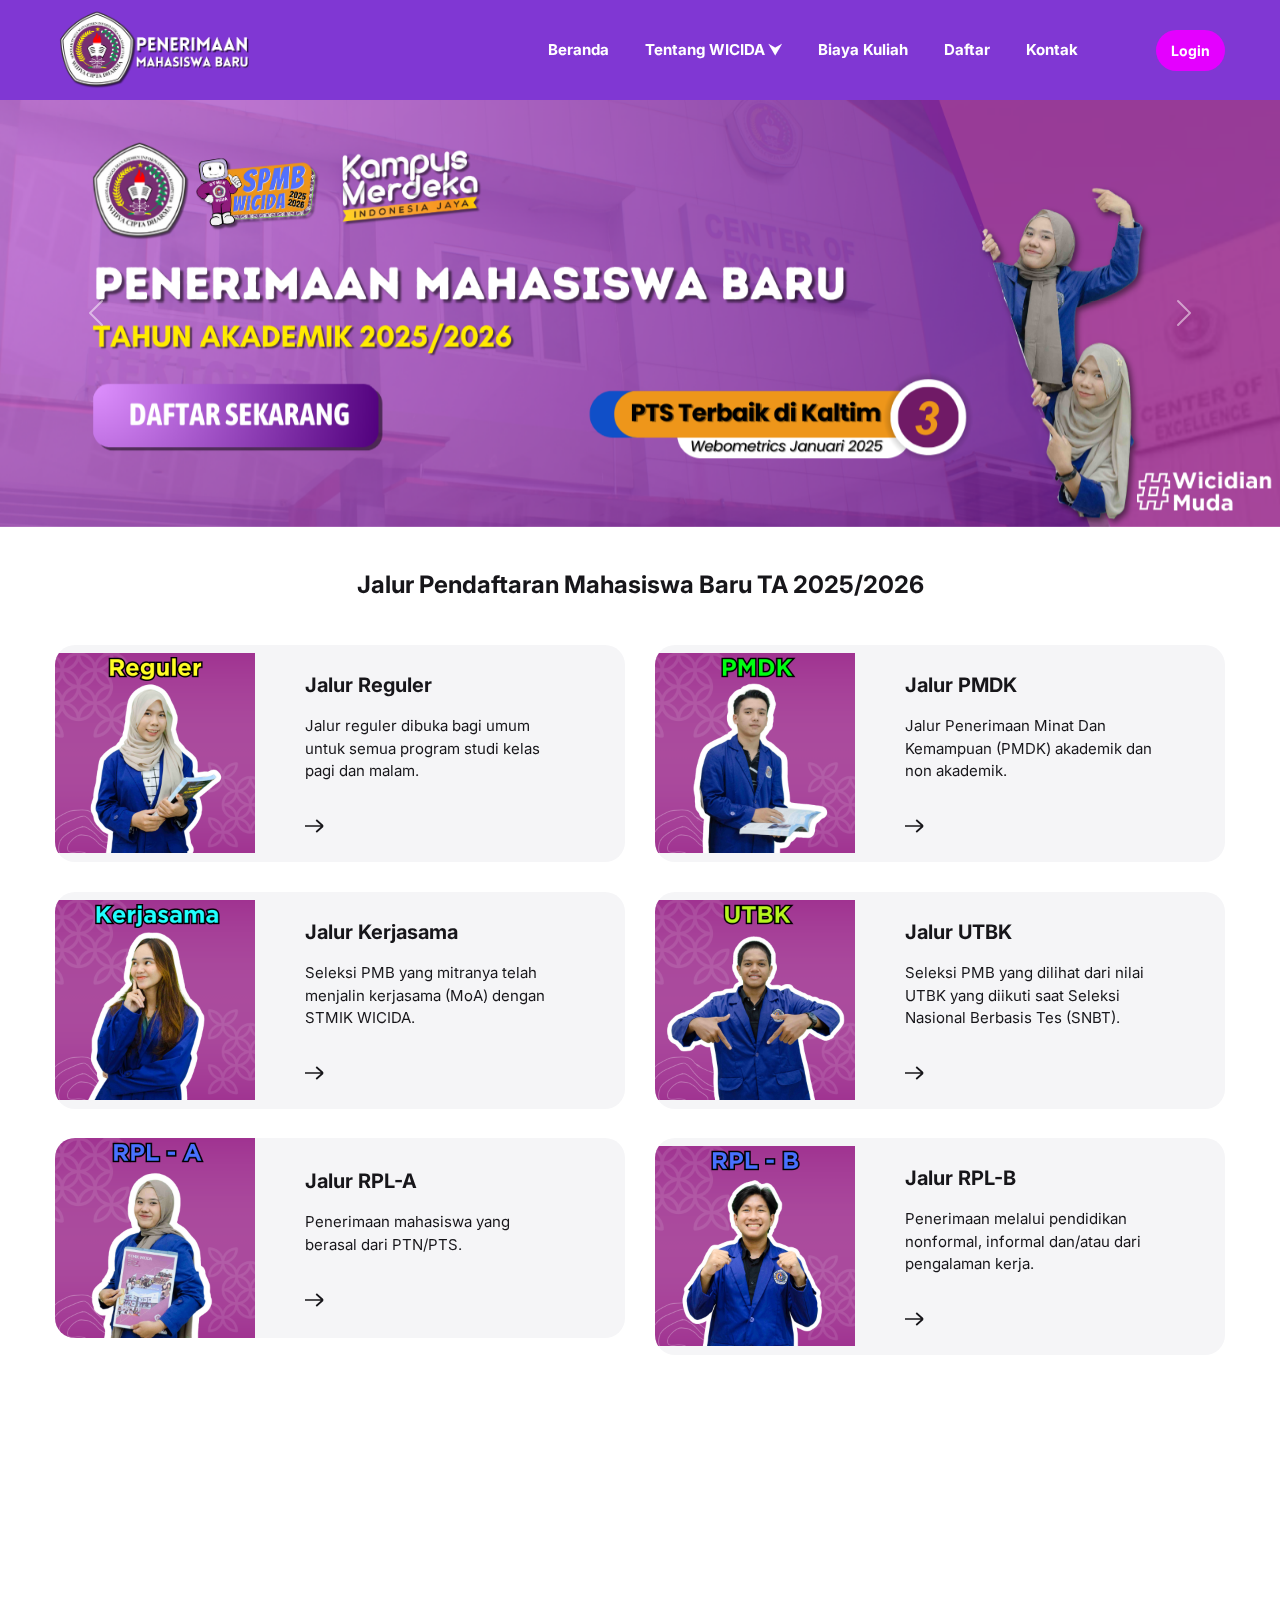
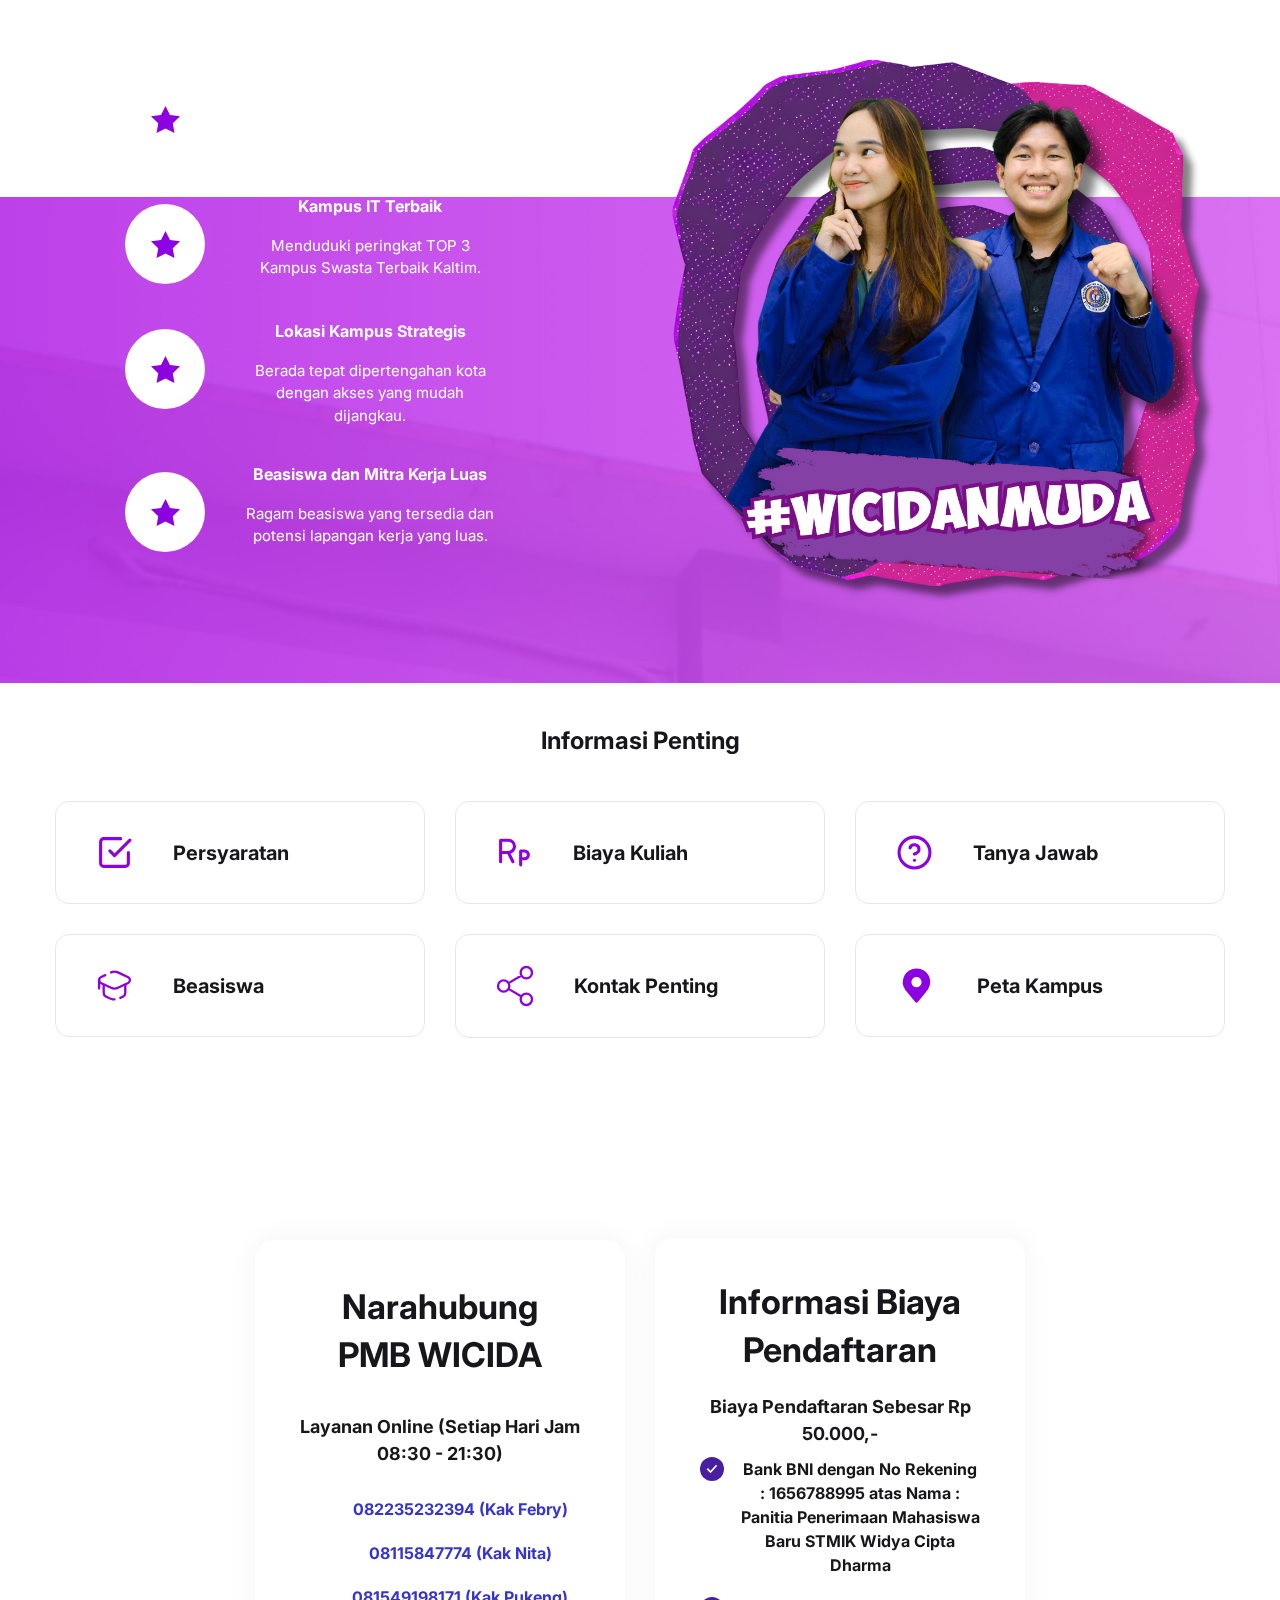
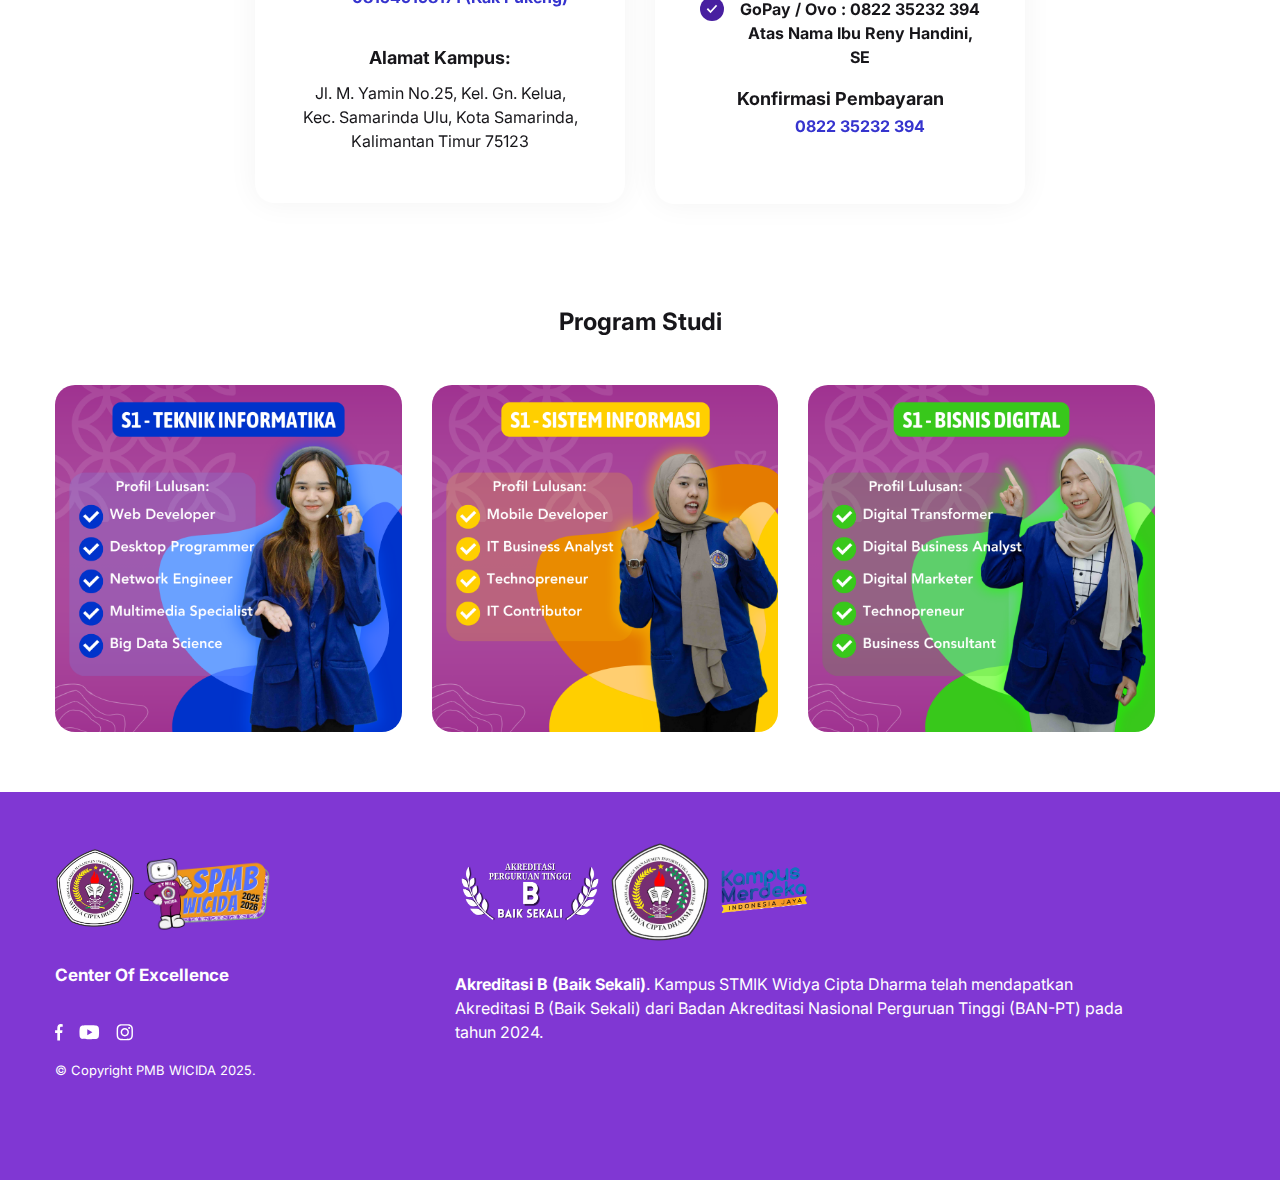
==== commit a09ecfed: "minor change, fix css, update to do list" ====
--- a/index.html
+++ b/index.html
@@ -41,7 +41,7 @@
           <a class="nav-link" href="https://pmb.wicida.ac.id/"><span>Beranda</span></a>
         </li>
         <li class="nav-item navbar-dropdown">
-          <a class="nav-link" href="#"><span>Tentang WICIDA</span></a>
+          <a class="nav-link" href="#"><span>Tentang WICIDA &#11167;</span></a>
           <div class="dropdown-menu rounded-2 shadow">
             <ul class="nav navbar-nav">
               <li class="nav-item">
@@ -94,7 +94,7 @@
           <li class="nav-item navbar-collapse">
             <a class="nav-link collapsed" href="#navbarCollapseServices" data-bs-toggle="collapse" role="button"
               aria-expanded="false" aria-controls="navbarCollapseServices">
-              <span>Tentang Wicida</span>
+              <span>Tentang Wicida &#11167;</span>
             </a>
             <div class="navbar-collapse-menu collapse" id="navbarCollapseServices" style>
               <ul class="nav navbar-nav">
@@ -591,7 +591,7 @@
                   <img src="./assets/img/logo.png" width="100" height="auto" alt="Logo 2" >
                   <img src="./assets/img/kampus-merdeka.png" width="100" height="auto" alt="Logo 2" >
                 </p>
-                <div style="margin-top: 20px;">
+                <div class="mt-20">
                   <strong>Akreditasi B (Baik Sekali)</strong>. Kampus STMIK Widya Cipta Dharma telah mendapatkan Akreditasi B (Baik Sekali)
                   dari Badan Akreditasi Nasional Perguruan Tinggi (BAN-PT) pada tahun 2024.
                 </div>
--- a/assets/css/main.css
+++ b/assets/css/main.css
@@ -546,7 +546,7 @@
 [type=button],
 [type=reset],
 [type=submit] {
-  appearance: button;
+  -webkit-appearance: button;
 }
 button:not(:disabled),
 [type=button]:not(:disabled),
@@ -604,7 +604,7 @@
 
 [type=search] {
   outline-offset: -2px;
-  appearance: textfield;
+  -webkit-appearance: textfield;
 }
 
 /* rtl:raw:
@@ -43944,57 +43944,15 @@
 .page-navigation .page-navigation-next svg {
   margin-left: 30px;
 }
-/* Container utama persyaratan */
-/* Container utama */
-.d-flex.align-items-center {
-  display: flex; /* Flexbox aktif */
-  flex-direction: column; /* Arah elemen menjadi vertikal */
-  align-items: center; /* Menjaga ikon dan teks di tengah horizontal */
-  justify-content: center; /* Menjaga semuanya di tengah vertikal */
-  text-align: center; /* Pusatkan teks */
-}
-
-/* Ikon bulat */
-.icon-wrapper {
-  width: 90px;
-  height: 90px;
-  display: flex;
-  align-items: center;
-  justify-content: center;
-  background-color: whitesmoke;
-  border-radius: 50%; /* Membuat ikon berbentuk lingkaran */
-  box-shadow: 0 4px 8px rgba(0, 0, 0, 0.2);
-  margin-bottom: 10px; /* Jarak antara ikon dan teks */
-}
-
-/* Ukuran ikon */
-.icon-size {
-  width: 50%;
-  height: auto; /* Menjaga proporsi ikon */
-}
-
-/* Teks */
-h4 {
-  font-size: 16px;
-  font-weight: bold;
-  color: #000000; /* Warna teks putih */
-  line-height: 1.4; /* Menambah jarak antarbaris */
-}
-
-/* text jalur */
-.elementor-widget-container h2.elementor-heading-title {
-  margin-top: 20px; /* Memberi jarak dari elemen di atasnya */
-  max-width: 100%;  /* Memastikan elemen memanfaatkan seluruh lebar yang tersedia */
-  white-space: normal; /* Mengizinkan teks untuk membungkus jika diperlukan */
-  overflow: visible; /* Memastikan teks tidak dipotong */
-  text-align: center; /* Menjaga teks tetap rata tengah */
-  line-height: 1.5; /* Menambah jarak antar baris jika teks tetap turun ke bawah */
-}
+
+/* TAMBAHAN Diluar ORI */
+
 .row.gy-40 {
   display: flex;
   justify-content: center; /* Membuat elemen anak berada di tengah secara horizontal */
   align-items: center; /* (Opsional) untuk menyesuaikan tengah secara vertikal */
 }
+
 .list-whatsapp {
   list-style: none; /* Hapus angka bawaan */
   padding-left: 0; /* Hapus padding bawaan */
@@ -44027,7 +43985,4 @@
   transform: translateY(-10px); /* Sedikit terangkat saat hover */
   box-shadow: 0 8px 15px rgba(0, 0, 0, 0.2); /* Shadow lebih besar saat hover */
 }
-.text-justify {
-  text-align: justify;
-}
-
+
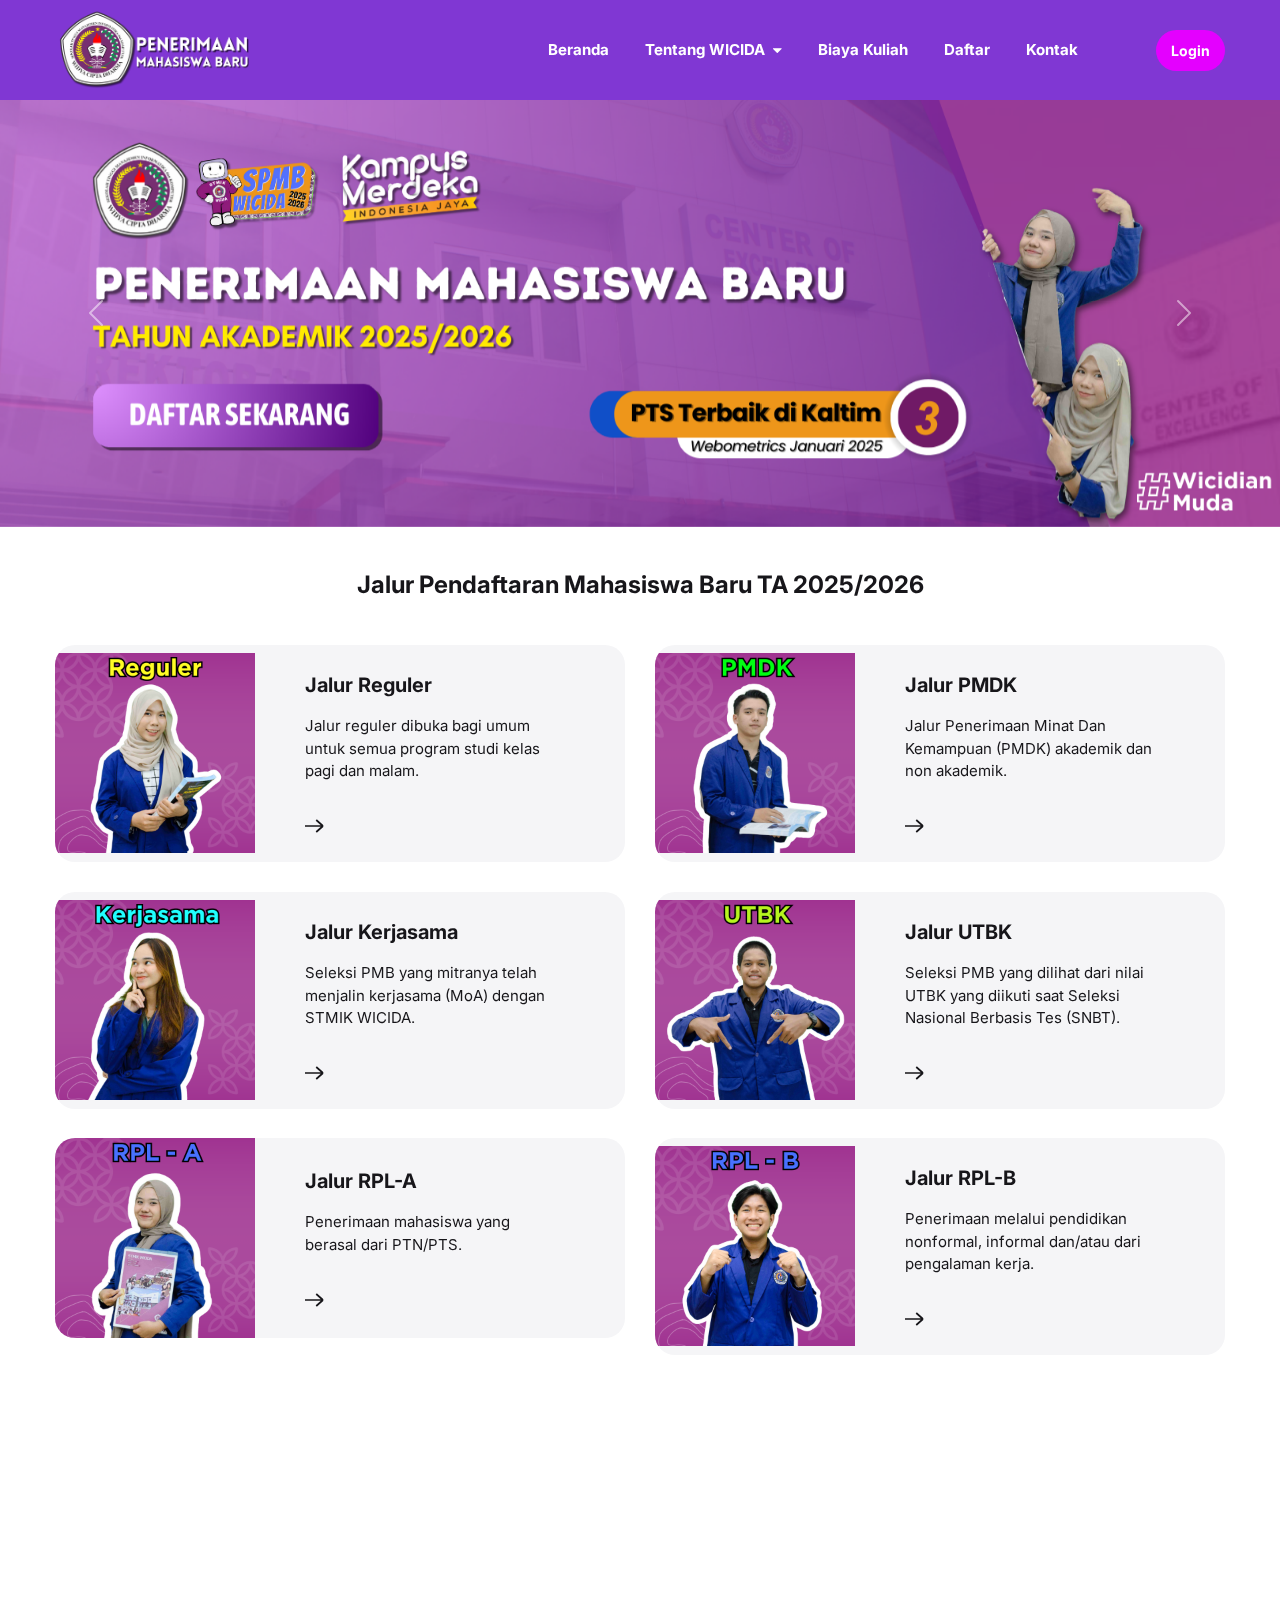
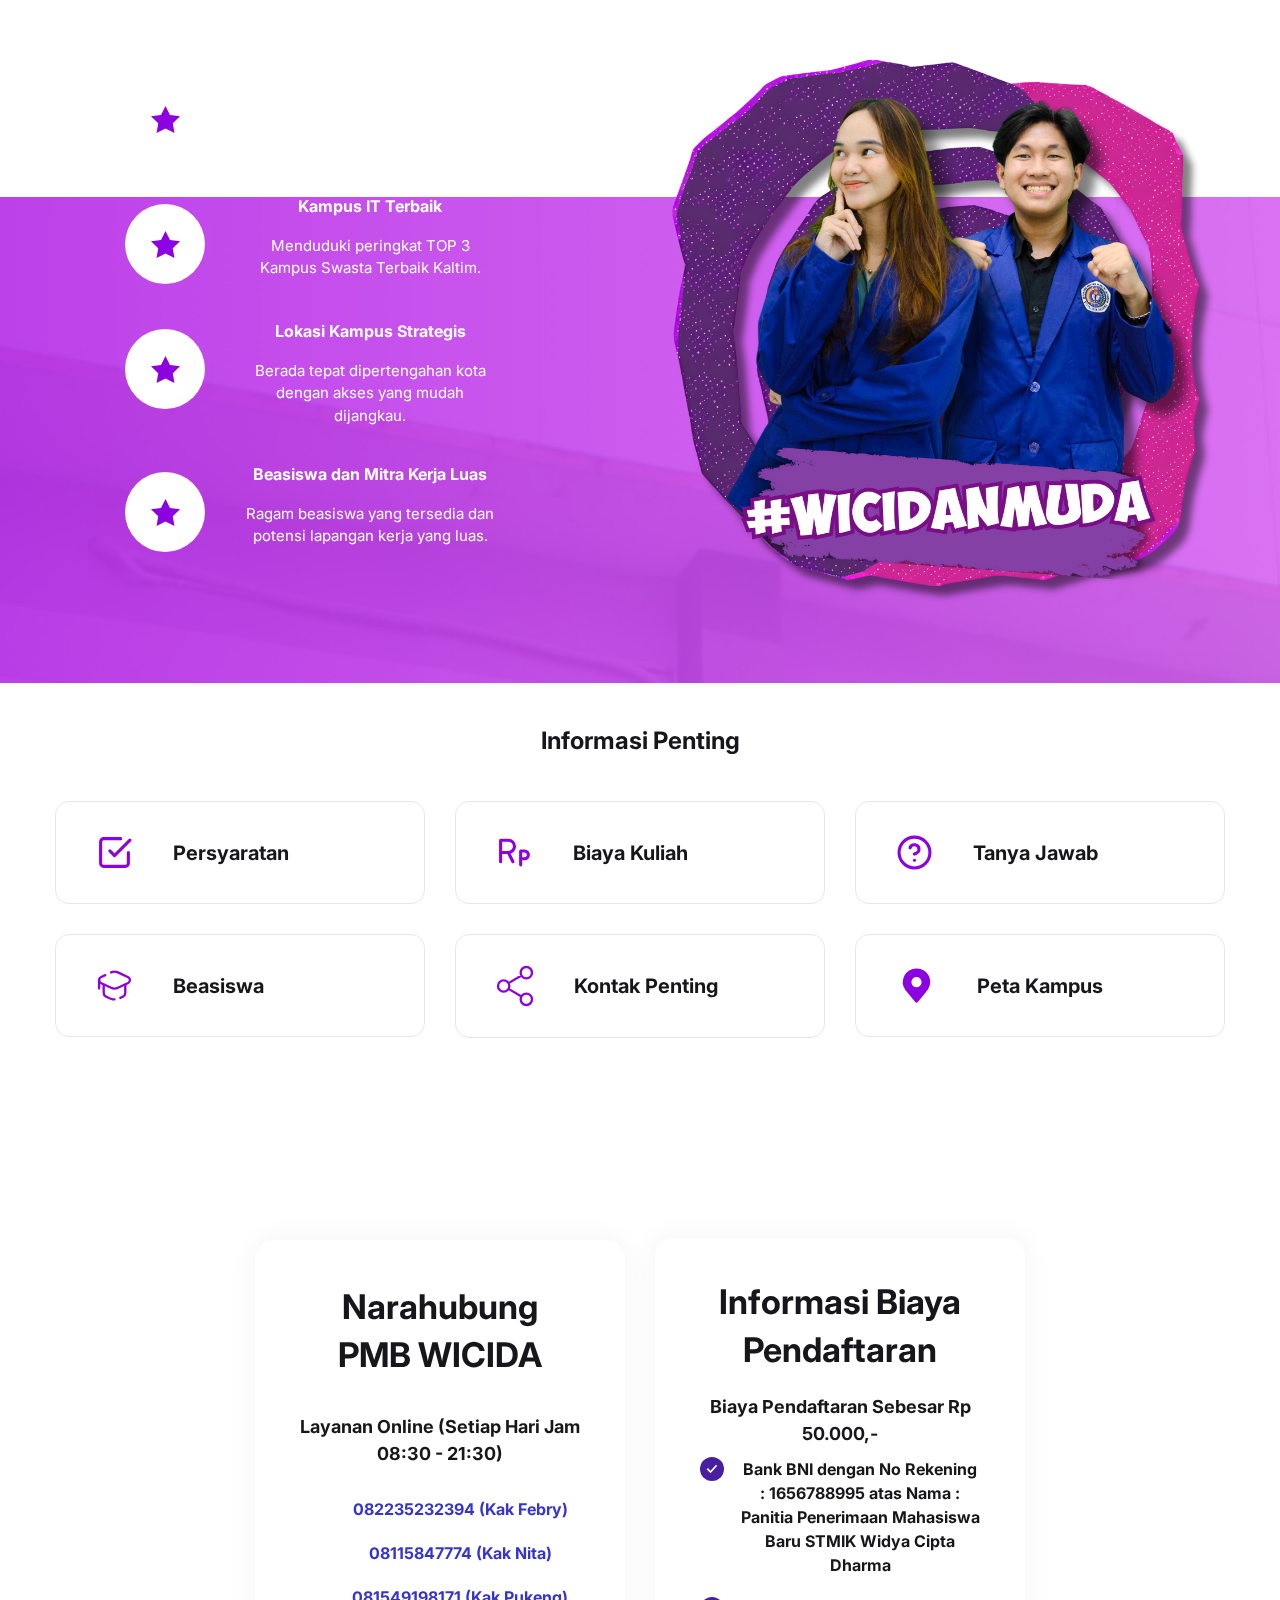
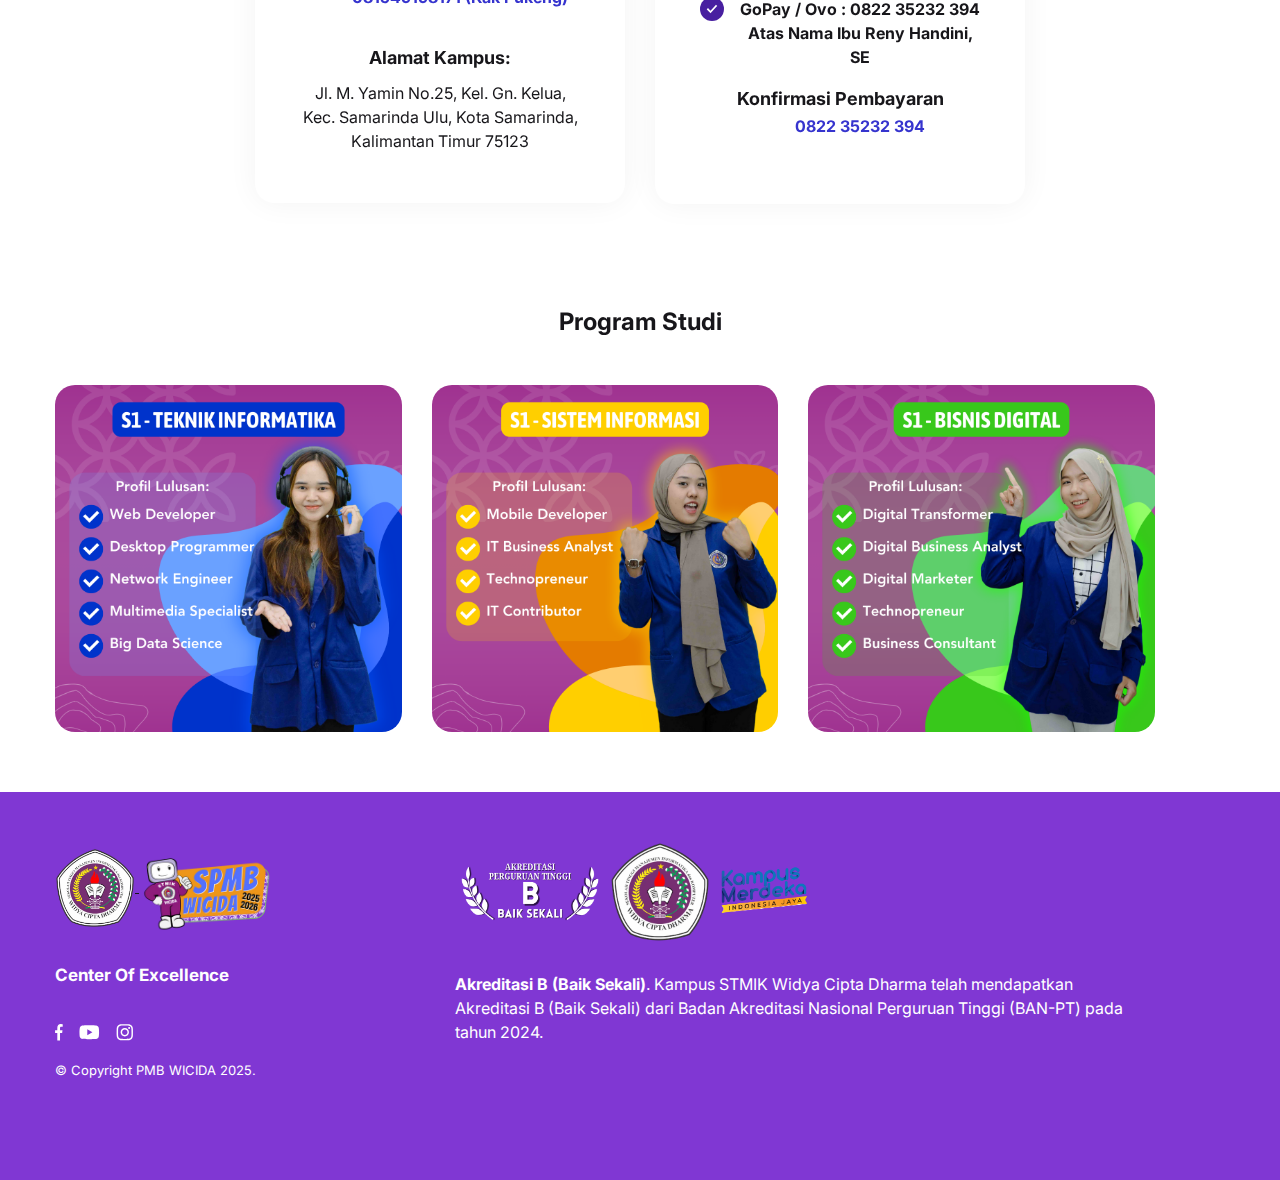
==== commit 521dcbab: "minor update, preparation untuk chatbot" ====
--- a/index.html
+++ b/index.html
@@ -15,6 +15,7 @@
     crossorigin="anonymous">
   <!-- Fonts-->
   <link rel="stylesheet" href="https://fonts.googleapis.com/css2?family=Inter:wght@400;500;700&amp;display=swap" />
+  <link rel="stylesheet" href="https://cdnjs.cloudflare.com/ajax/libs/font-awesome/4.7.0/css/font-awesome.min.css">
   <!-- Style -->
   <!-- build:css -->
   <link rel="stylesheet" href="./assets/vendors/css/magnific-popup.css" />
@@ -41,7 +42,10 @@
           <a class="nav-link" href="https://pmb.wicida.ac.id/"><span>Beranda</span></a>
         </li>
         <li class="nav-item navbar-dropdown">
-          <a class="nav-link" href="#"><span>Tentang WICIDA &#11167;</span></a>
+          <a class="nav-link" href="#">
+            <span>Tentang WICIDA&nbsp;&nbsp;</span>
+            <i class="fa fa-caret-down"></i>
+          </a>
           <div class="dropdown-menu rounded-2 shadow">
             <ul class="nav navbar-nav">
               <li class="nav-item">
@@ -94,7 +98,8 @@
           <li class="nav-item navbar-collapse">
             <a class="nav-link collapsed" href="#navbarCollapseServices" data-bs-toggle="collapse" role="button"
               aria-expanded="false" aria-controls="navbarCollapseServices">
-              <span>Tentang Wicida &#11167;</span>
+              <span>Tentang WICIDA&nbsp;&nbsp;</span>
+              <i class="fa fa-caret-down"></i>
             </a>
             <div class="navbar-collapse-menu collapse" id="navbarCollapseServices" style>
               <ul class="nav navbar-nav">
@@ -393,7 +398,7 @@
                       <path id="primary" d="M21,13.5h0A2.5,2.5,0,0,0,18.5,11H16v5h2.5A2.5,2.5,0,0,0,21,13.5ZM16,16v4" style="fill: none; stroke: currentColor; stroke-linecap: round; stroke-linejoin: round; stroke-width: 2;"/><path id="primary-2" data-name="primary" d="M8,12H3V4H8a4,4,0,0,1,4,4h0A4,4,0,0,1,8,12ZM3,10v8m8,0L8,12" style="fill: none; stroke: currentColor; stroke-linecap: round; stroke-linejoin: round; stroke-width: 2;"/></svg>
                   </div>
                   <div class="service-line-body ms-40">
-                      <h4 class="service-line-title m-0">Biaya Kuliah</h4><a class="stretched-link" href="https://pmb.wicida.ac.id/biaya-kuliah"></a>
+                      <h4 class="service-line-title m-0">Biaya Kuliah</h4><a class="stretched-link" href="./pagetemp.html"></a>
                   </div>
               </div>
           </div><!-- Item-->
@@ -531,15 +536,15 @@
       </div>
       <div class="row mt-10 mb-90 gy-30 gallery-wrapper pe-lg-70 animated" data-show="startbox" style="transform: translateY(0px); transition-duration: 500ms; opacity: 1;">
         <div class="col-12 col-sm-4">
-          <a class="gallery-item rounded-4 overflow-hidden" href="https://proditi.wicida.ac.id" style="--img-height: 100%;" data-img-height="">
+          <a class="rounded-4 overflow-hidden" href="https://proditi.wicida.ac.id" style="--img-height: 100%;" data-img-height="">
             <img loading="lazy" src="./assets/img/prodi/prodi-ti.png" alt=""></a>
         </div>
         <div class="col-12 col-sm-4">
-          <a class="gallery-item rounded-4 overflow-hidden" href="https://prodisi.wicida.ac.id/" style="--img-height: 100%;" data-img-height="">
+          <a class="rounded-4 overflow-hidden" href="https://prodisi.wicida.ac.id/" style="--img-height: 100%;" data-img-height="">
             <img loading="lazy" src="./assets/img/prodi/prodi-si.png" alt=""></a>
         </div>
         <div class="col-12 col-sm-4">
-          <a class="gallery-item rounded-4 overflow-hidden" href="https://bisnisdigital.wicida.ac.id/" style="--img-height: 100%;" data-img-height="">
+          <a class="rounded-4 overflow-hidden" href="https://bisnisdigital.wicida.ac.id/" style="--img-height: 100%;" data-img-height="">
             <img loading="lazy" src="./assets/img/prodi/prodi-bd.png" alt=""></a>
         </div>
     </div>
--- a/assets/css/main.css
+++ b/assets/css/main.css
@@ -40643,7 +40643,7 @@
           box-shadow: none;
 }
 .accordion-header .accordion-button[aria-expanded=true] {
-  color: #F01F4B;
+  color: #6610F2;
 }
 .accordion-header .accordion-button[aria-expanded=true] h4, .accordion-header .accordion-button[aria-expanded=true] .h4 {
   color: inherit;
@@ -43986,3 +43986,9 @@
   box-shadow: 0 8px 15px rgba(0, 0, 0, 0.2); /* Shadow lebih besar saat hover */
 }
 
+.table-overflow{
+  display: block;
+  width: 100%;
+  overflow-x: scroll;
+  white-space: nowrap;
+}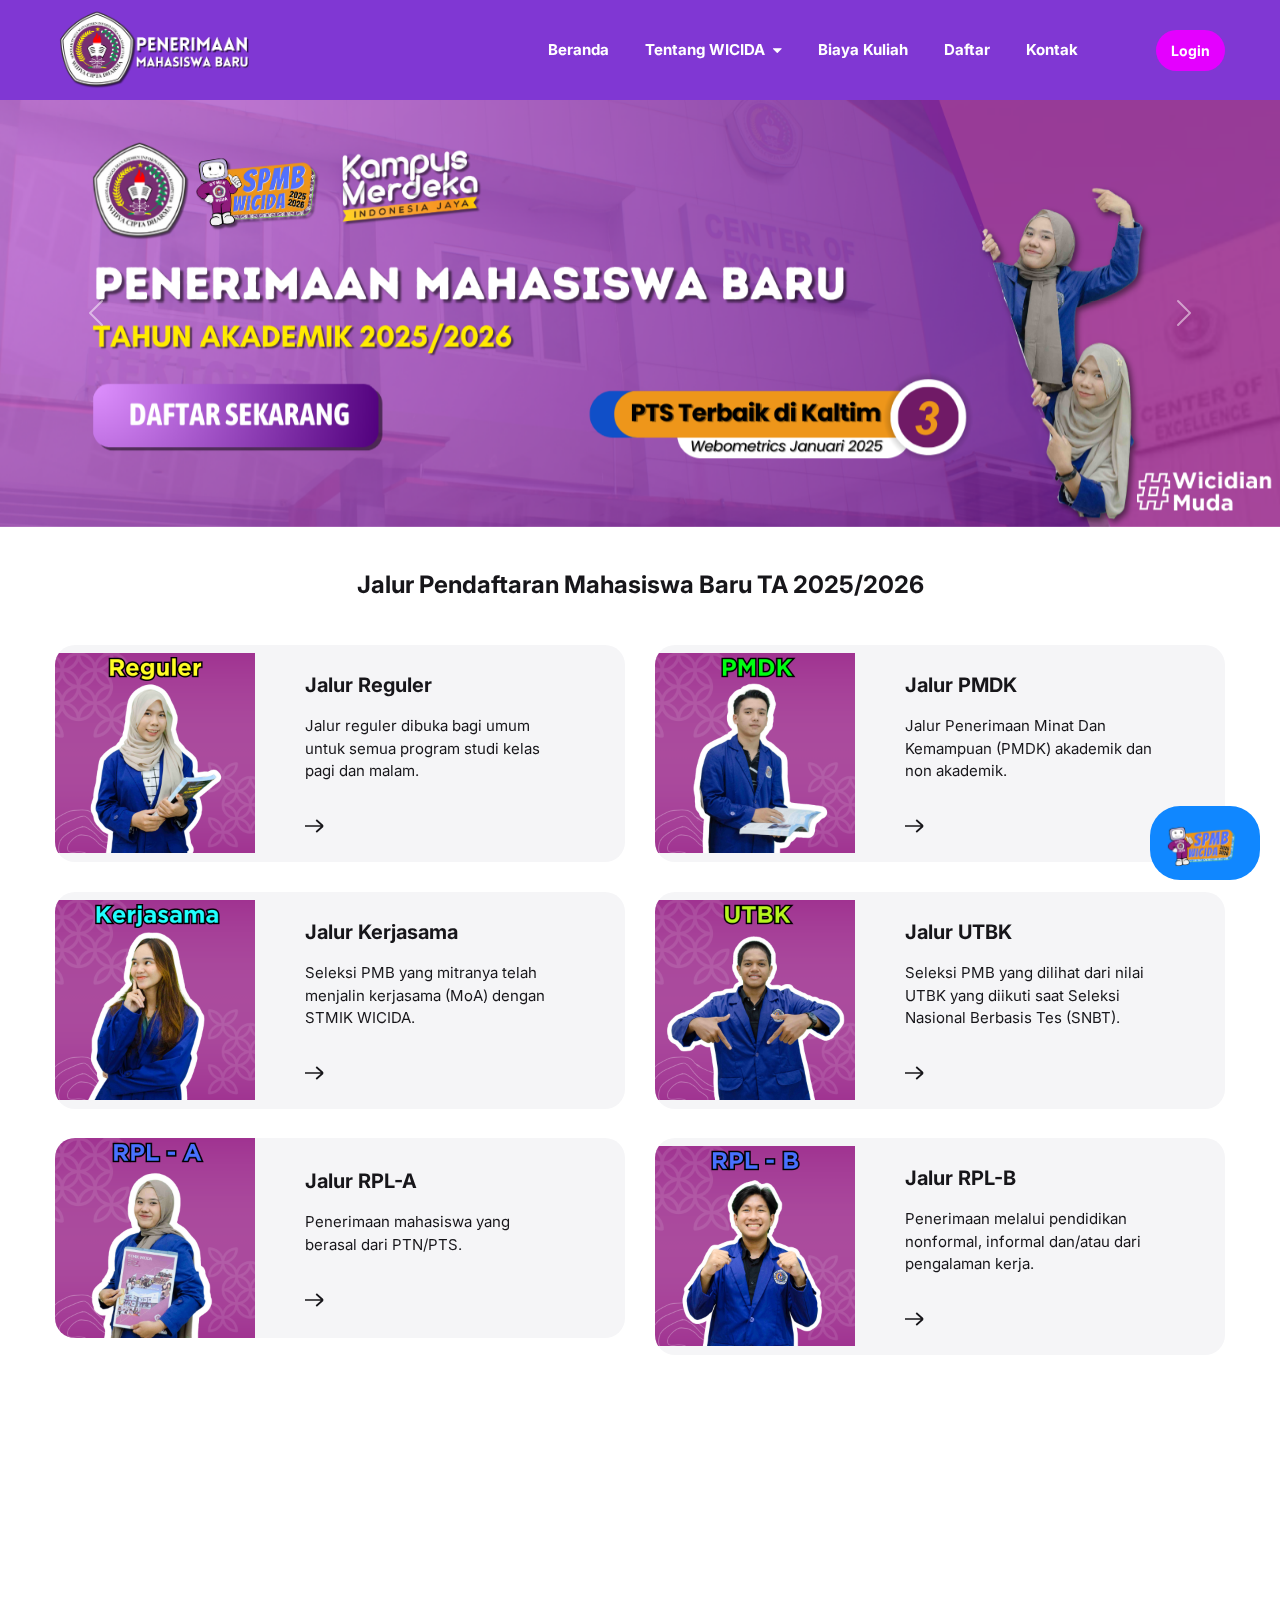
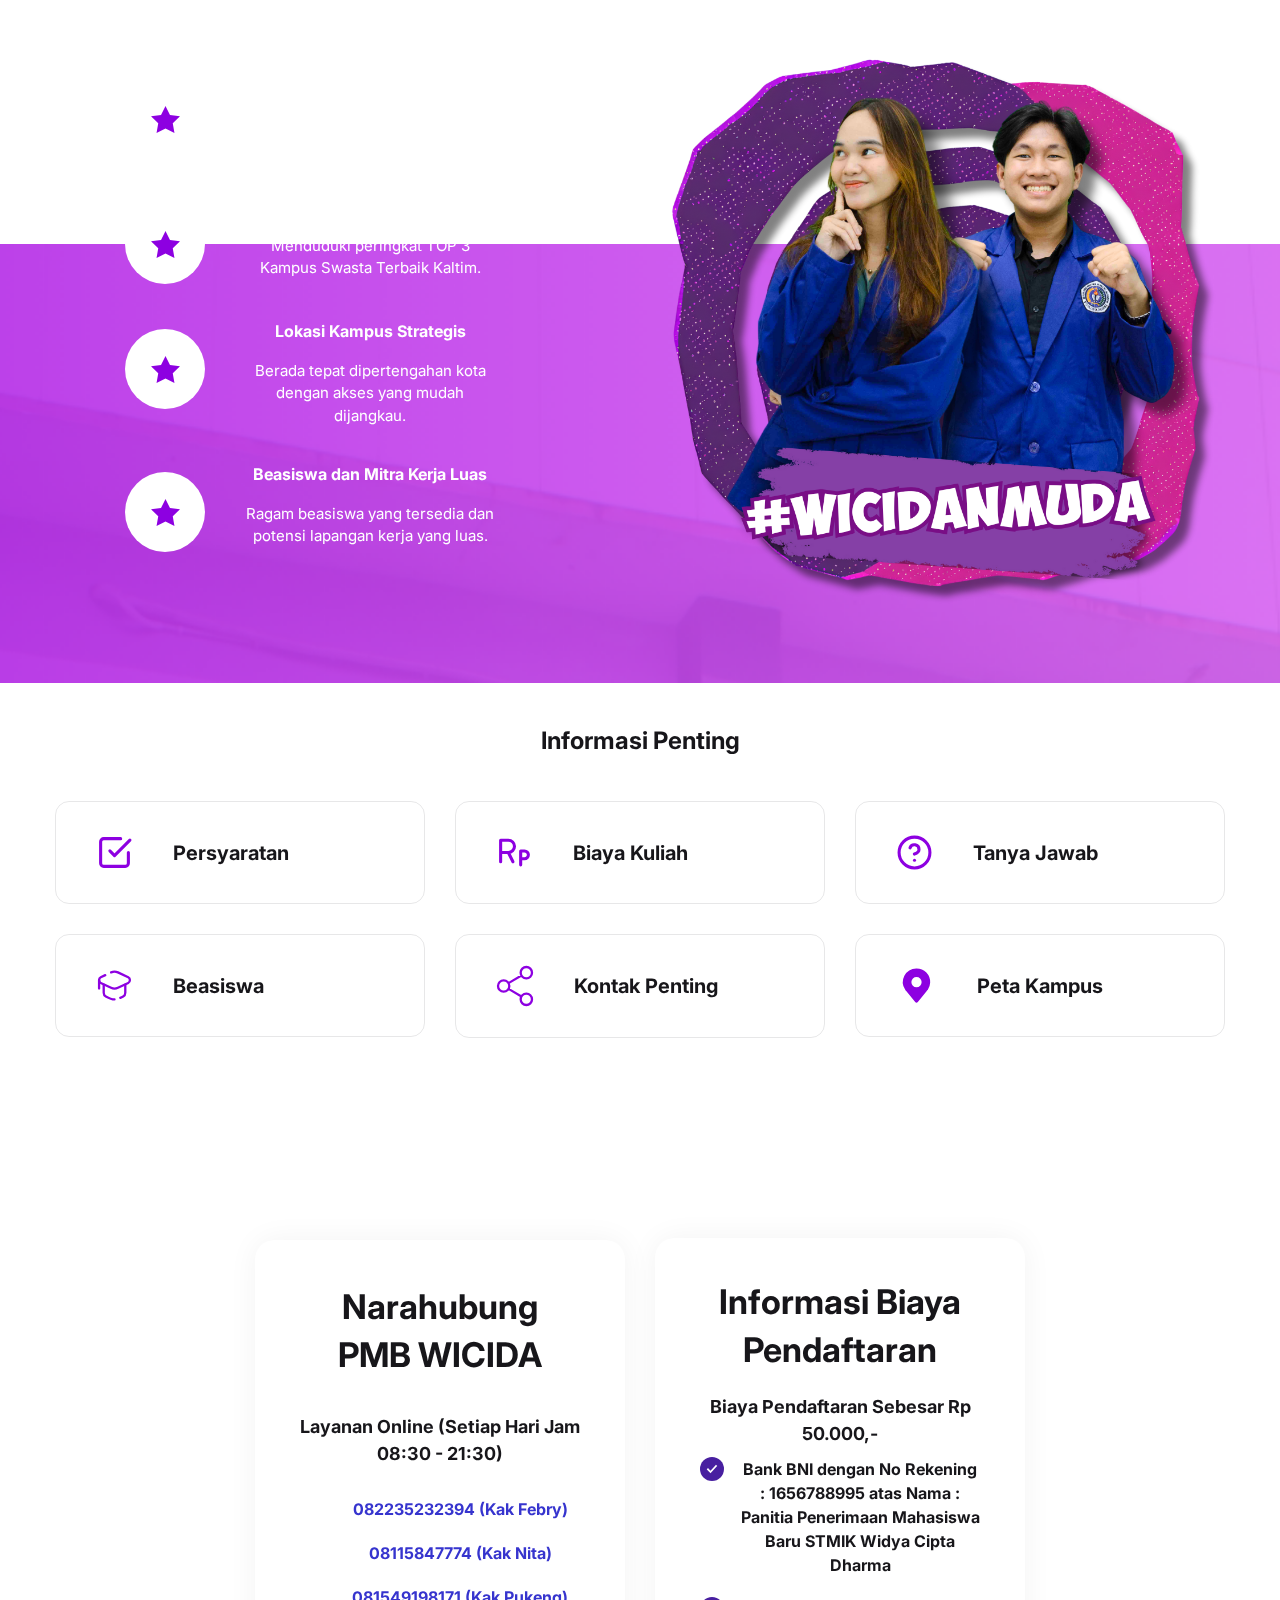
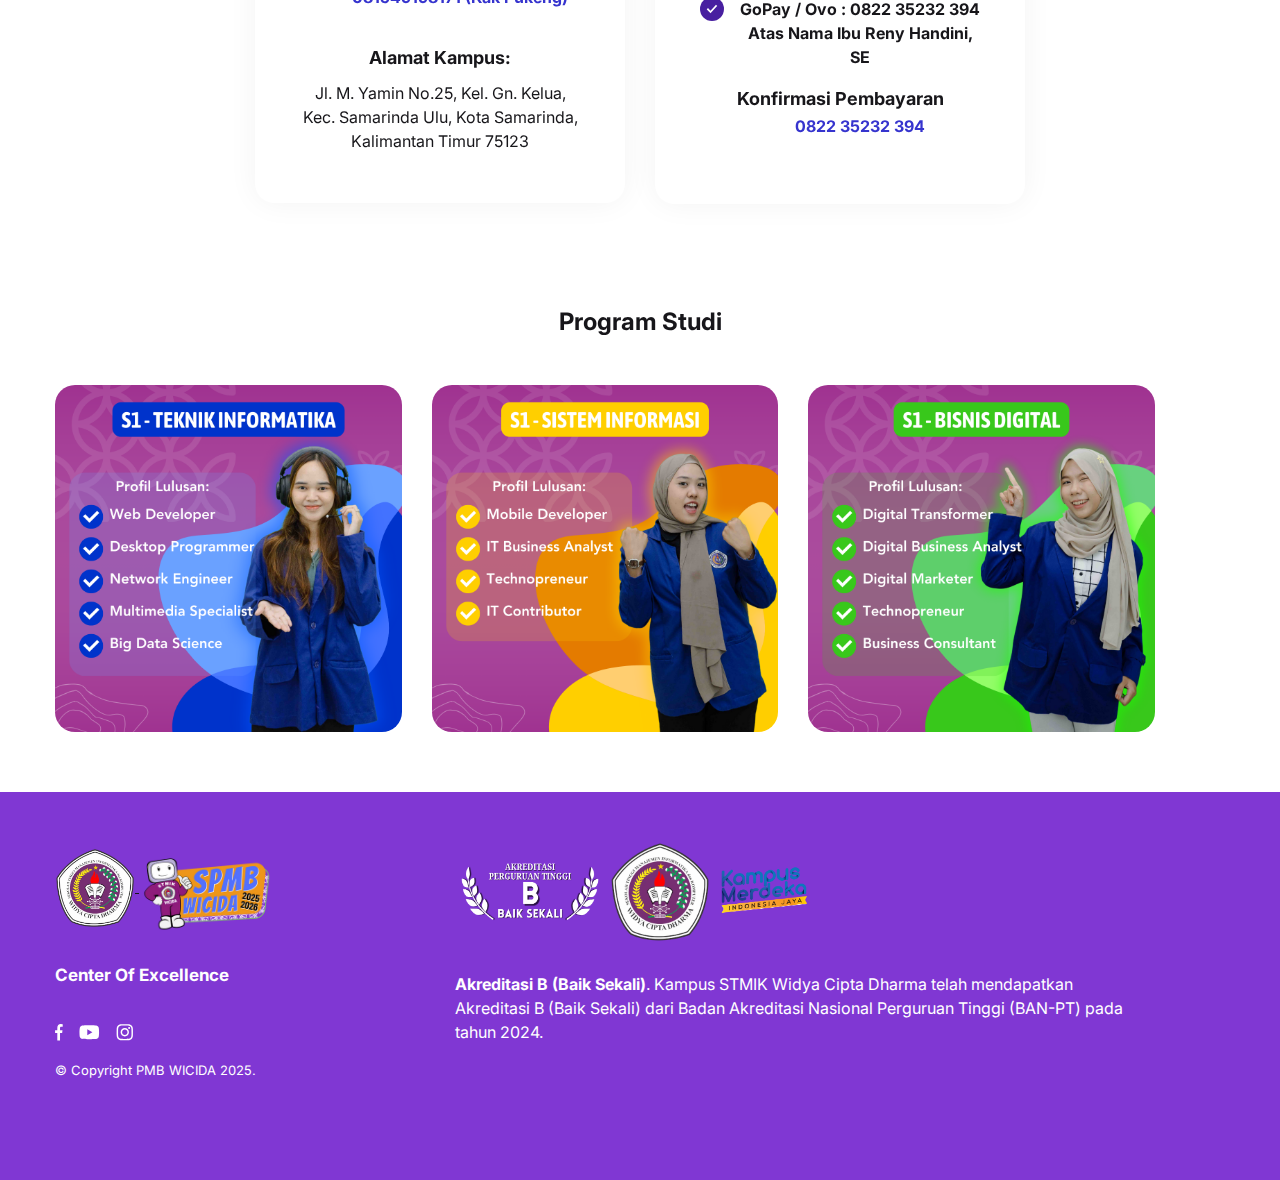
==== commit 63a6b42d: "draft chatbot template" ====
--- a/index.html
+++ b/index.html
@@ -20,6 +20,7 @@
   <!-- build:css -->
   <link rel="stylesheet" href="./assets/vendors/css/magnific-popup.css" />
   <link rel="stylesheet" href="./assets/css/main.css" />
+  <link rel="stylesheet" href="./assets/css/chatbot.css" />
   <link rel="stylesheet" href="./assets/vendors/css/swiper-bundle.css" />
   <!-- endbuild -->
   <!-- jQuery-->
@@ -549,6 +550,19 @@
         </div>
     </div>
   </div>
+  <!-- chatbot-->
+  <button id="chatbot-toggle-btn"><img src="./assets/img/logo pmb25.png" alt="buttonpng" width="80" height="50"/></button>
+  <div class="chatbot-popup" id="chatbot-popup">
+      <div class="chat-header">
+          <span>Chatbot PMB WICIDA</span>
+          <button id="close-btn">&times;</button>
+      </div>
+      <div class="chat-box" id="chat-box"></div>
+      <div class="chat-input">
+          <input type="text" id="user-input" placeholder="Type a message...">
+          <button id="send-btn">Kirim</button>
+      </div>
+  </div>
   <!-- Footer-->
   <footer class="bg-footer text-white pb-100">
     <div class="container">
@@ -629,6 +643,7 @@
   <script src="./assets/js/controllers/stretch-column.js"></script>
   <script src="./assets/js/controllers/swiper.js"></script>
   <script src="./assets/js/controllers/others.js"></script>
+  <script src="./assets/js/chatbot.js"></script>
   <!-- endbuild -->
 </body>
 </html>--- a/assets/css/chatbot.css
+++ b/assets/css/chatbot.css
@@ -0,0 +1,169 @@
+.chat-header a{
+    text-decoration:none;
+    color: white;
+}
+.copyright{
+    font-size:12px;
+    text-align: center;
+}
+.copyright a {
+    text-decoration:none;
+    color: #343c41;
+}
+#chatbot-toggle-btn {
+    position: fixed;
+    bottom: 20px;
+    right: 20px;
+    padding: 12px 15px;
+    border: none;
+    background-color: #1087FF;
+    color: #fff;
+    border-radius: 30px;
+    font-size: 16px;
+    cursor: pointer;
+    transition: all 0.3s ease;
+    z-index: 1001; /* Ensure the button is above the chatbot popup */
+}
+#chatbot-toggle-btn:hover {
+    background-color: #0074CC;
+}
+.chatbot-popup {
+    display: none;
+    position: fixed;
+    bottom: 90px;
+    right: 20px;
+    background-color: #fff;
+    border-radius: 15px;
+    box-shadow: 0 2px 5px rgba(0, 0, 0, 0.2);
+    width: 350px;
+    max-width: 90%;
+    z-index: 1000;
+}
+.chat-header {
+    background-color: #1087FF;
+    color: #fff;
+    padding: 15px 20px;
+    border-top-left-radius: 15px;
+    border-top-right-radius: 15px;
+    display: flex;
+    justify-content: space-between;
+    align-items: center;
+}
+#close-btn {
+    background-color: transparent;
+    border: none;
+    color: #fff;
+    font-size: 20px;
+    cursor: pointer;
+}
+.chat-box {
+    max-height: 350px;
+    overflow-y: auto;
+    padding: 15px 20px;
+}
+.chat-input {
+    display: flex;
+    align-items: center;
+    padding: 10px 20px;
+    border-top: 1px solid #ddd;
+}
+#user-input {
+    font-family: "Poppins";
+    flex: 1;
+    padding: 10px;
+    border: 1px solid #ddd;
+    border-radius: 12px;
+    outline: none;
+}
+#send-btn {
+    font-family: "Poppins", sans-serif;
+    padding: 10px 20px;
+    border: none;
+    background-color: #1087FF;
+    color: #fff;
+    border-radius: 12px;
+    margin-left: 10px;
+    cursor: pointer;
+    transition: background-color 0.3s ease;
+}
+#send-btn:hover {
+    background-color: #0074CC;
+}
+.user-message {
+    background-color: #f3f3f3;
+    color: #333;
+    padding: 14px;
+    border-radius: 15px;
+    margin-bottom: 15px;
+    margin-top: 15px;
+    margin-left: 10px; /* Push user message to the left */
+    position: relative;
+    display: flex;
+    align-items: center;
+    flex-direction: row-reverse; /* Move user message to the right */
+}
+.user-message::before {
+    content: "\1F468"; /* Man emoji */
+    position: absolute;
+    bottom: -17px;
+    right: -20px;
+    margin-bottom: 7px;
+    font-size: 20px;
+    background-color: #1087FF;
+    color: #fff;
+    border-radius: 50%;
+    width: 30px;
+    height: 30px;
+    display: flex;
+    justify-content: center;
+    align-items: center;
+    box-shadow: 0 0 5px rgba(0, 0, 0, 0.3);
+}
+.bot-message {
+    background-color: #1087FF;
+    color: #fff;
+    padding: 14px;
+    border-radius: 15px;
+    margin-bottom: 10px;
+    margin-top: 15px;
+    align-self: flex-start; /* Move bot message to the left */
+    margin-right: 10px; /* Push bot message to the right */
+    position: relative;
+    display: flex;
+    align-items: center;
+    flex-direction: column; /* Adjust for button placement */
+}
+.bot-message::before {
+    content: "\1F916"; /* Robot emoji */
+    position: absolute;
+    bottom: -17px;
+    left: -14px;
+    margin-bottom: 4px;
+    font-size: 20px;
+    background-color: #1087FF;
+    color: #fff;
+    border-radius: 50%;
+    width: 30px;
+    height: 30px;
+    display: flex;
+    justify-content: center;
+    align-items: center;
+    box-shadow: 0 0 5px rgba(0, 0, 0, 0.3);
+}
+.button-container {
+    display: flex;
+    justify-content: space-around;
+    margin-top: 10px;
+}
+.button-container button {
+    padding: 10px 50px;
+    border: none;
+    background-color: #1087FF;
+    color: #fff;
+    border-radius: 10px;
+    cursor: pointer;
+    transition: background-color 0.3s ease;
+}
+.button-container button:hover {
+    background-color: #0074CC;
+}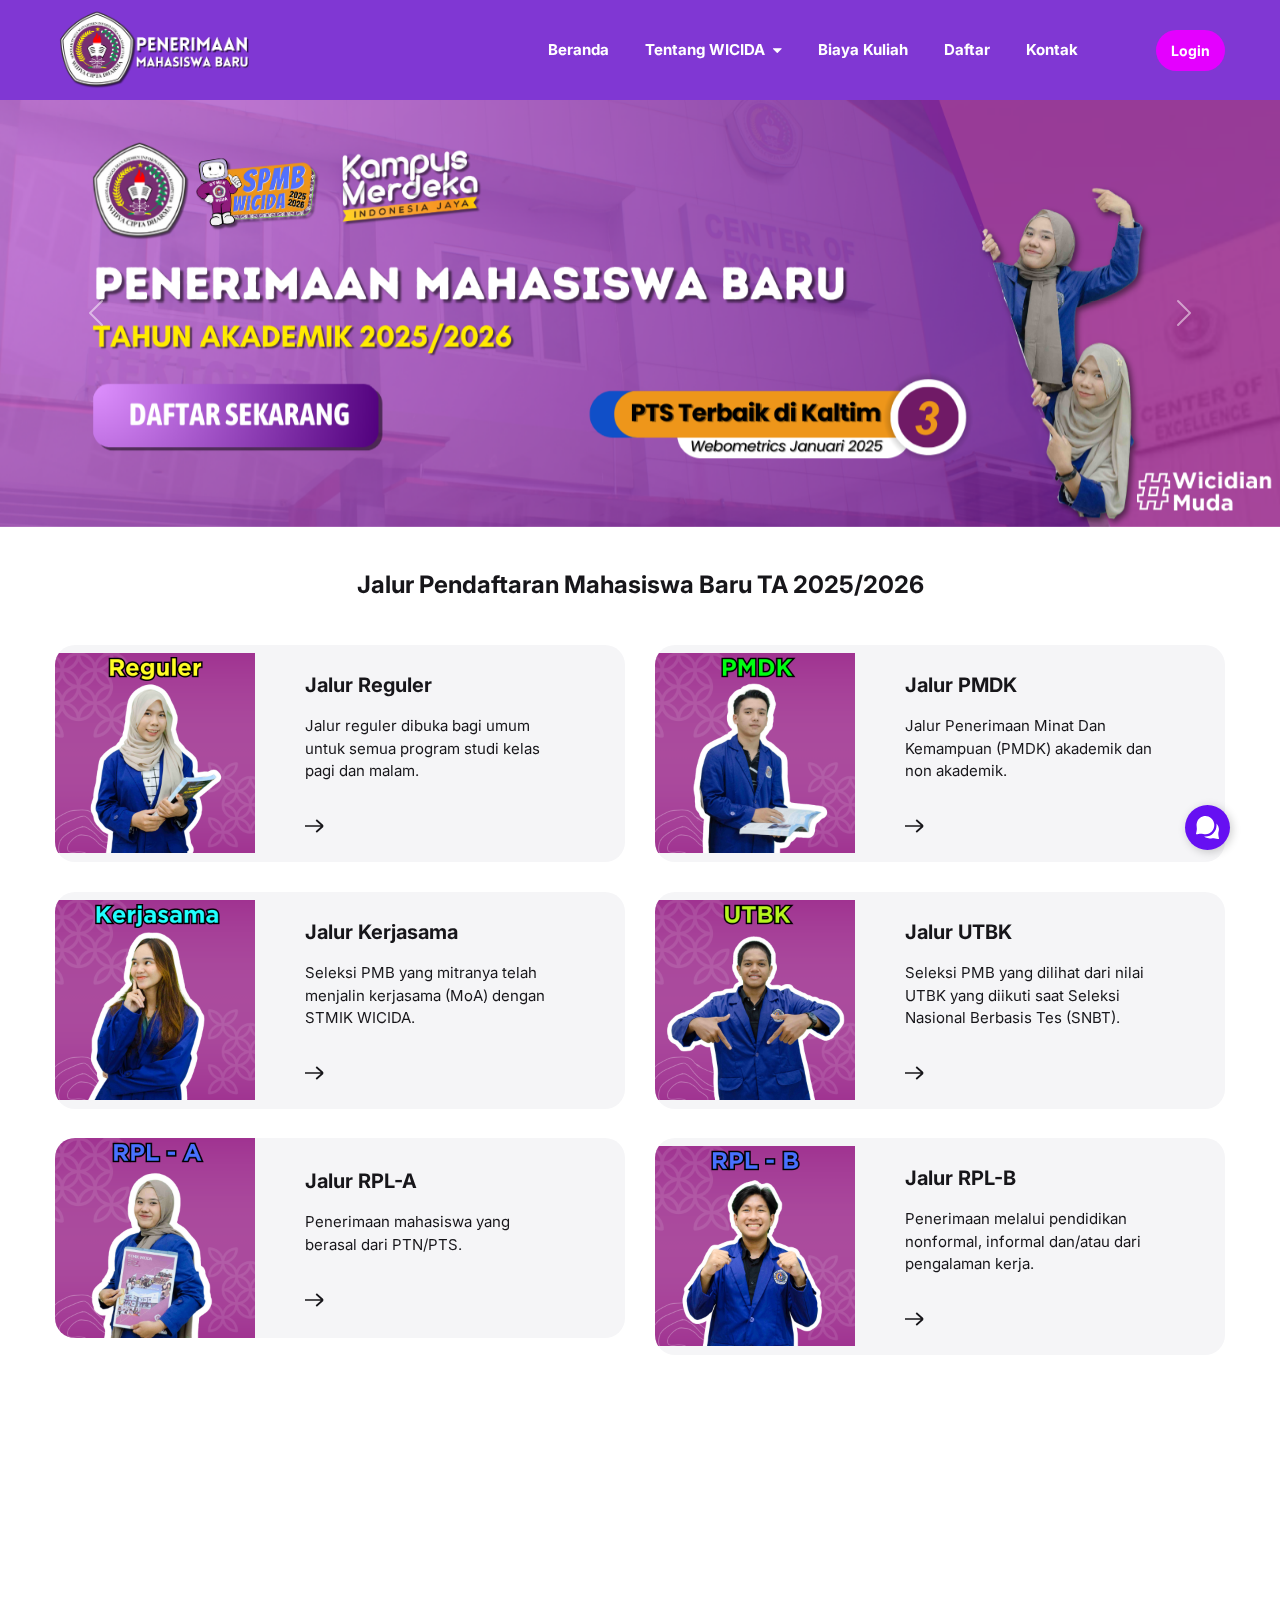
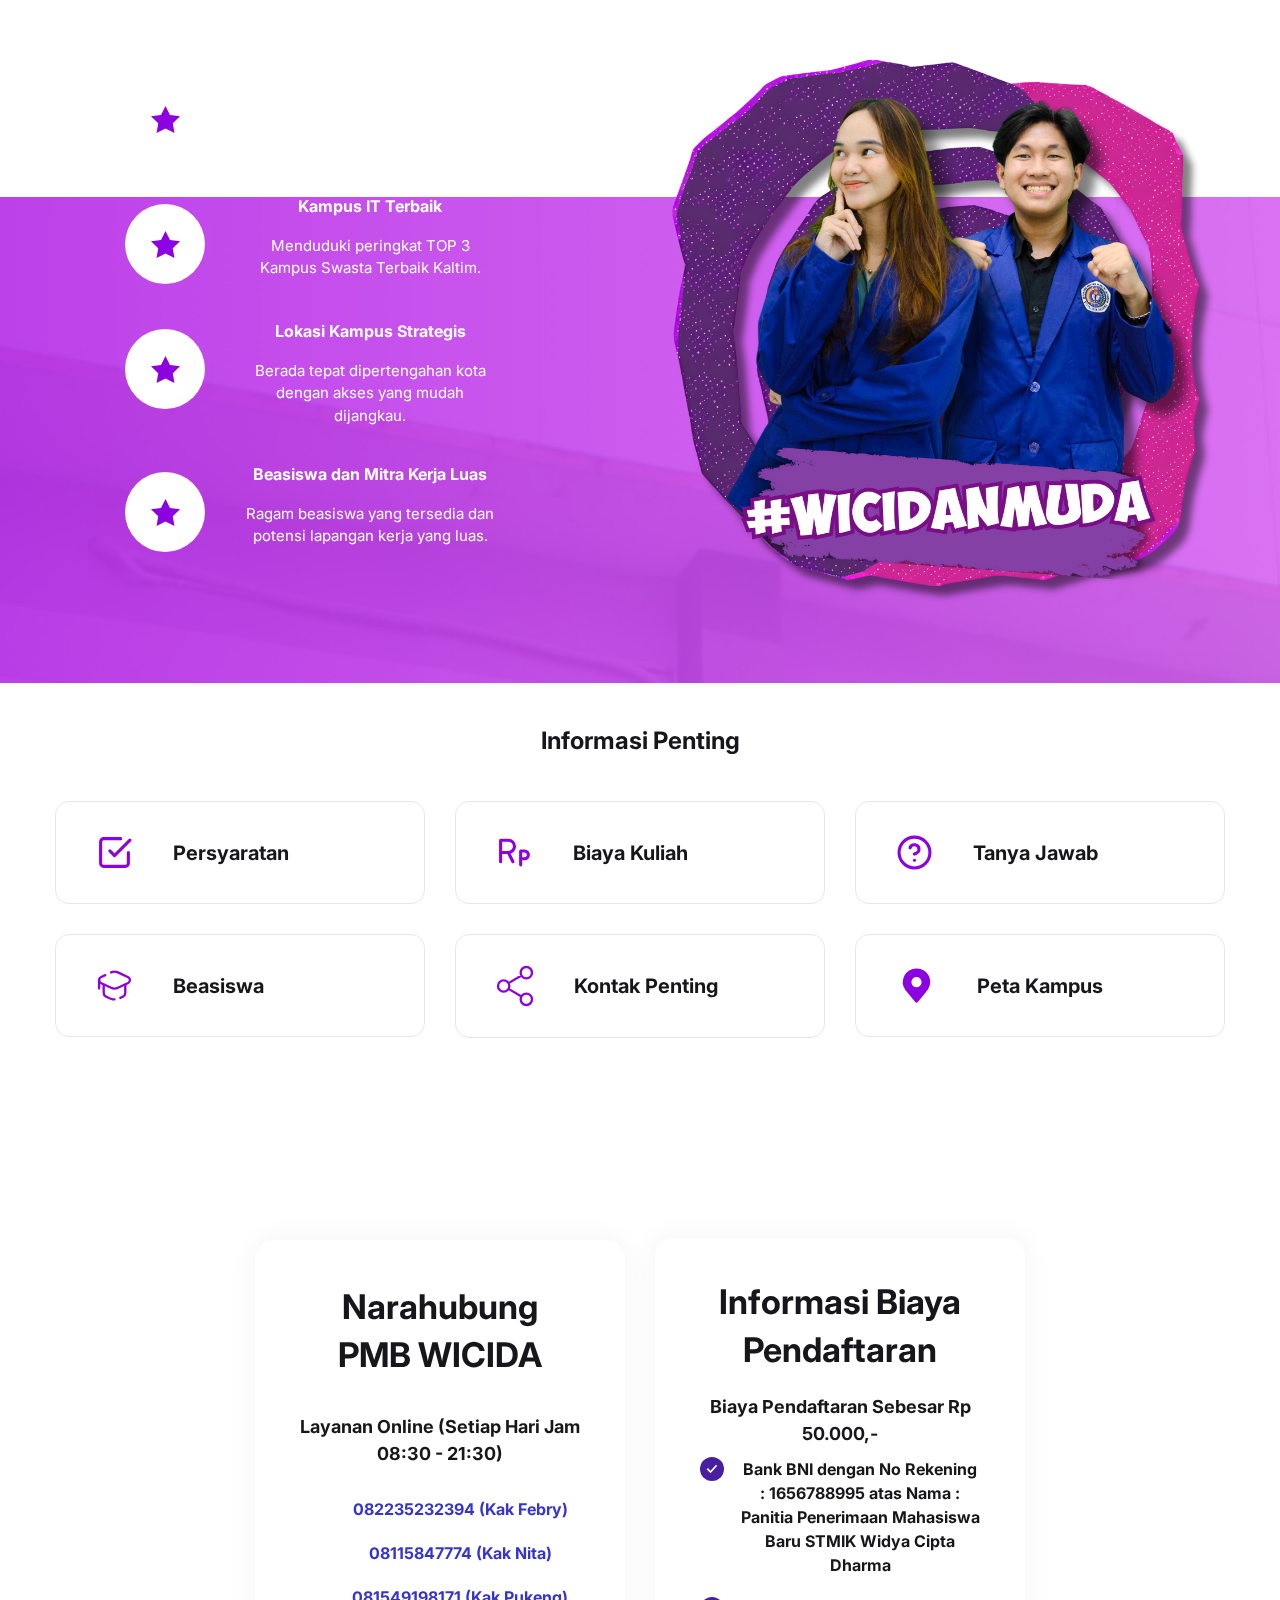
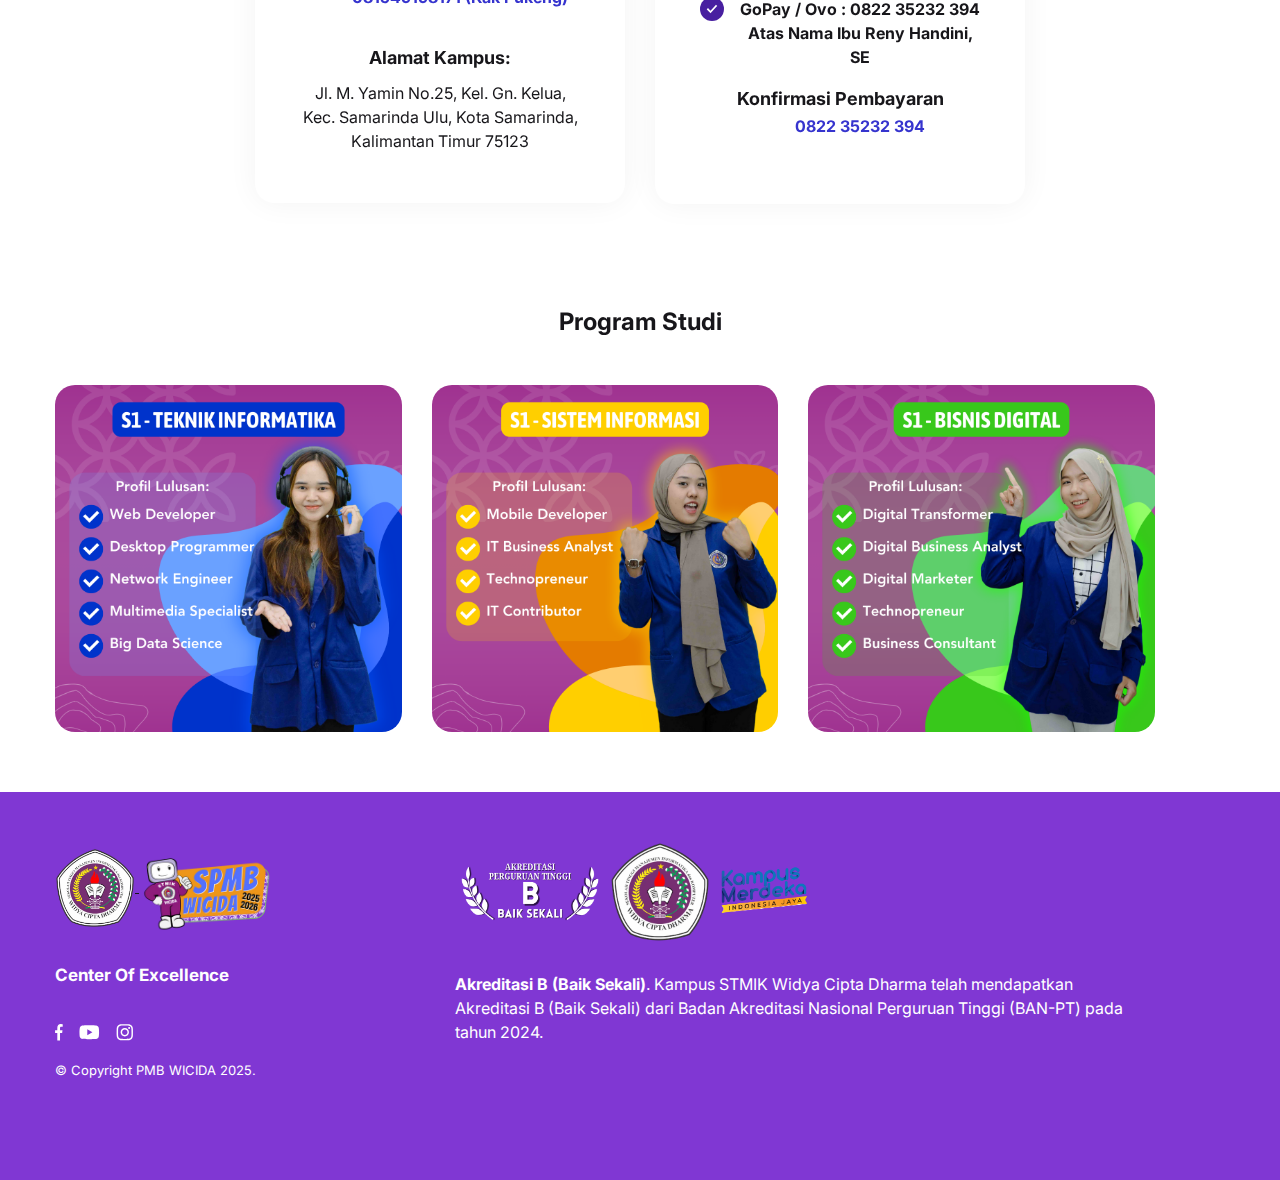
==== commit 3553bd38: "draft chatbot 1.0" ====
--- a/index.html
+++ b/index.html
@@ -551,7 +551,18 @@
     </div>
   </div>
   <!-- chatbot-->
-  <button id="chatbot-toggle-btn"><img src="./assets/img/logo pmb25.png" alt="buttonpng" width="80" height="50"/></button>
+  <button class="chatbot-toggle-btn" id="chatbot-btn">
+    <div class="sign">
+      <svg viewBox="0 0 20 20" version="1.1" xmlns="http://www.w3.org/2000/svg" xmlns:xlink="http://www.w3.org/1999/xlink" class="svg">
+        <g id="Dribbble-Light-Preview" transform="translate(-140.000000, -999.000000)">
+            <g id="icons" transform="translate(56.000000, 160.000000)">
+                <path d="M97.1784026,840.884344 C92.8882915,837.134592 86.2359857,839.256228 84.7592414,844.817545 C84.139128,847.151543 84.7373784,848.235292 84.7373784,849.987037 C84.7373784,851.787636 84,854.395812 84,854.395812 C84,854.714855 84.2832249,855.025921 84.6320386,854.935194 C85.8792217,854.609172 87.8627895,853.964107 90.2349218,854.608175 C98.2119249,856.770688 103.330841,846.261214 97.1784026,840.884344 M103.447113,859 C103.395437,859 103.341773,858.993021 103.287115,858.979063 C96.9806421,857.395812 97.4039887,859.174477 93.8999507,858.237288 C92.8395967,857.954137 91.8746446,857.443669 91.0418642,856.781655 C97.4059763,857.561316 102.710728,852.016948 101.771614,845.487535 C102.732591,846.487535 103.438169,847.72582 103.7363,849.11266 C104.584981,853.048852 102.430484,852.38285 103.983749,858.364905 C104.075176,858.714855 103.765119,859 103.447113,859" id="messages_chat-[#1557]"></path>
+            </g>
+        </g>
+      </svg>
+    </div>
+    <div class="text">Hubungi Kami</div>
+  </button>
   <div class="chatbot-popup" id="chatbot-popup">
       <div class="chat-header">
           <span>Chatbot PMB WICIDA</span>
@@ -559,8 +570,12 @@
       </div>
       <div class="chat-box" id="chat-box"></div>
       <div class="chat-input">
-          <input type="text" id="user-input" placeholder="Type a message...">
-          <button id="send-btn">Kirim</button>
+          <input type="text" id="user-input" placeholder="Ketik pesan...">
+          <button id="send-btn">
+            <svg class="flex-shrink-0 size-6" xmlns="http://www.w3.org/2000/svg" width="16" height="16" viewBox="0 0 24 24" fill="#FFFFFF">
+              <path d="M3.478 2.404a.75.75 0 0 0-.926.941l2.432 7.905H13.5a.75.75 0 0 1 0 1.5H4.984l-2.432 7.905a.75.75 0 0 0 .926.94 60.519 60.519 0 0 0 18.445-8.986.75.75 0 0 0 0-1.218A60.517 60.517 0 0 0 3.478 2.404Z"></path>
+            </svg>
+          </button>
       </div>
   </div>
   <!-- Footer-->
--- a/assets/css/chatbot.css
+++ b/assets/css/chatbot.css
@@ -2,31 +2,77 @@
     text-decoration:none;
     color: white;
 }
-.copyright{
-    font-size:12px;
-    text-align: center;
-}
-.copyright a {
-    text-decoration:none;
-    color: #343c41;
-}
-#chatbot-toggle-btn {
+
+.chatbot-toggle-btn {
+    display: flex;
+    align-items: center;
+    justify-content: flex-start;
+    width: 45px;
+    height: 45px;
+    border: none;
+    border-radius: 50%;
+    cursor: pointer;
     position: fixed;
-    bottom: 20px;
-    right: 20px;
-    padding: 12px 15px;
-    border: none;
-    background-color: #1087FF;
-    color: #fff;
-    border-radius: 30px;
-    font-size: 16px;
-    cursor: pointer;
+    bottom: 50px;
+    right: 50px;
+    overflow: hidden;
+    transition-duration: 0.3s;
+    box-shadow: 2px 2px 10px rgba(0, 0, 0, 0.199);
+    background-color: #6610f2;
+    white-space: nowrap;
     transition: all 0.3s ease;
-    z-index: 1001; /* Ensure the button is above the chatbot popup */
-}
-#chatbot-toggle-btn:hover {
-    background-color: #0074CC;
-}
+    z-index: 1001;
+}
+  
+.sign {
+    width: 100%;
+    transition-duration: 0.3s;
+    display: flex;
+    align-items: center;
+    justify-content: center;
+    padding: 5px;
+}
+  
+.sign svg {
+    width: 25px;
+}
+  
+.sign svg path {
+    fill: white;
+}
+
+.text {
+    position: absolute;
+    right: 0%;
+    width: 0%;
+    opacity: 0;
+    color: white;
+    font-size: 1.2em;
+    transition-duration: 0.3s;
+}
+  
+.chatbot-toggle-btn:hover {
+    width: 200px;
+    border-radius: 40px;
+    transition-duration: 0.3s;
+}
+  
+.chatbot-toggle-btn:hover .sign {
+    width: 30%;
+    transition-duration: 0.3s;
+    padding-left: 10px;
+}
+  
+.chatbot-toggle-btn:hover .text {
+    opacity: 1;
+    width: 70%;
+    transition-duration: 0.3s;
+    padding-right: 10px;
+}
+.chatbot-toggle-btn:active {
+    transform: translate(2px, 2px);
+}
+
 .chatbot-popup {
     display: none;
     position: fixed;
@@ -40,7 +86,7 @@
     z-index: 1000;
 }
 .chat-header {
-    background-color: #1087FF;
+    background-color: #6610f2;
     color: #fff;
     padding: 15px 20px;
     border-top-left-radius: 15px;
@@ -79,7 +125,7 @@
     font-family: "Poppins", sans-serif;
     padding: 10px 20px;
     border: none;
-    background-color: #1087FF;
+    background-color: #6610f2;
     color: #fff;
     border-radius: 12px;
     margin-left: 10px;
@@ -109,7 +155,7 @@
     right: -20px;
     margin-bottom: 7px;
     font-size: 20px;
-    background-color: #1087FF;
+    background-color: #6610f2;
     color: #fff;
     border-radius: 50%;
     width: 30px;
@@ -120,7 +166,7 @@
     box-shadow: 0 0 5px rgba(0, 0, 0, 0.3);
 }
 .bot-message {
-    background-color: #1087FF;
+    background-color: #6610f2;
     color: #fff;
     padding: 14px;
     border-radius: 15px;
@@ -140,7 +186,7 @@
     left: -14px;
     margin-bottom: 4px;
     font-size: 20px;
-    background-color: #1087FF;
+    background-color: #6610f2;
     color: #fff;
     border-radius: 50%;
     width: 30px;
@@ -158,7 +204,7 @@
 .button-container button {
     padding: 10px 50px;
     border: none;
-    background-color: #1087FF;
+    background-color: #6610f2;
     color: #fff;
     border-radius: 10px;
     cursor: pointer;
@@ -166,4 +212,4 @@
 }
 .button-container button:hover {
     background-color: #0074CC;
-}+}
